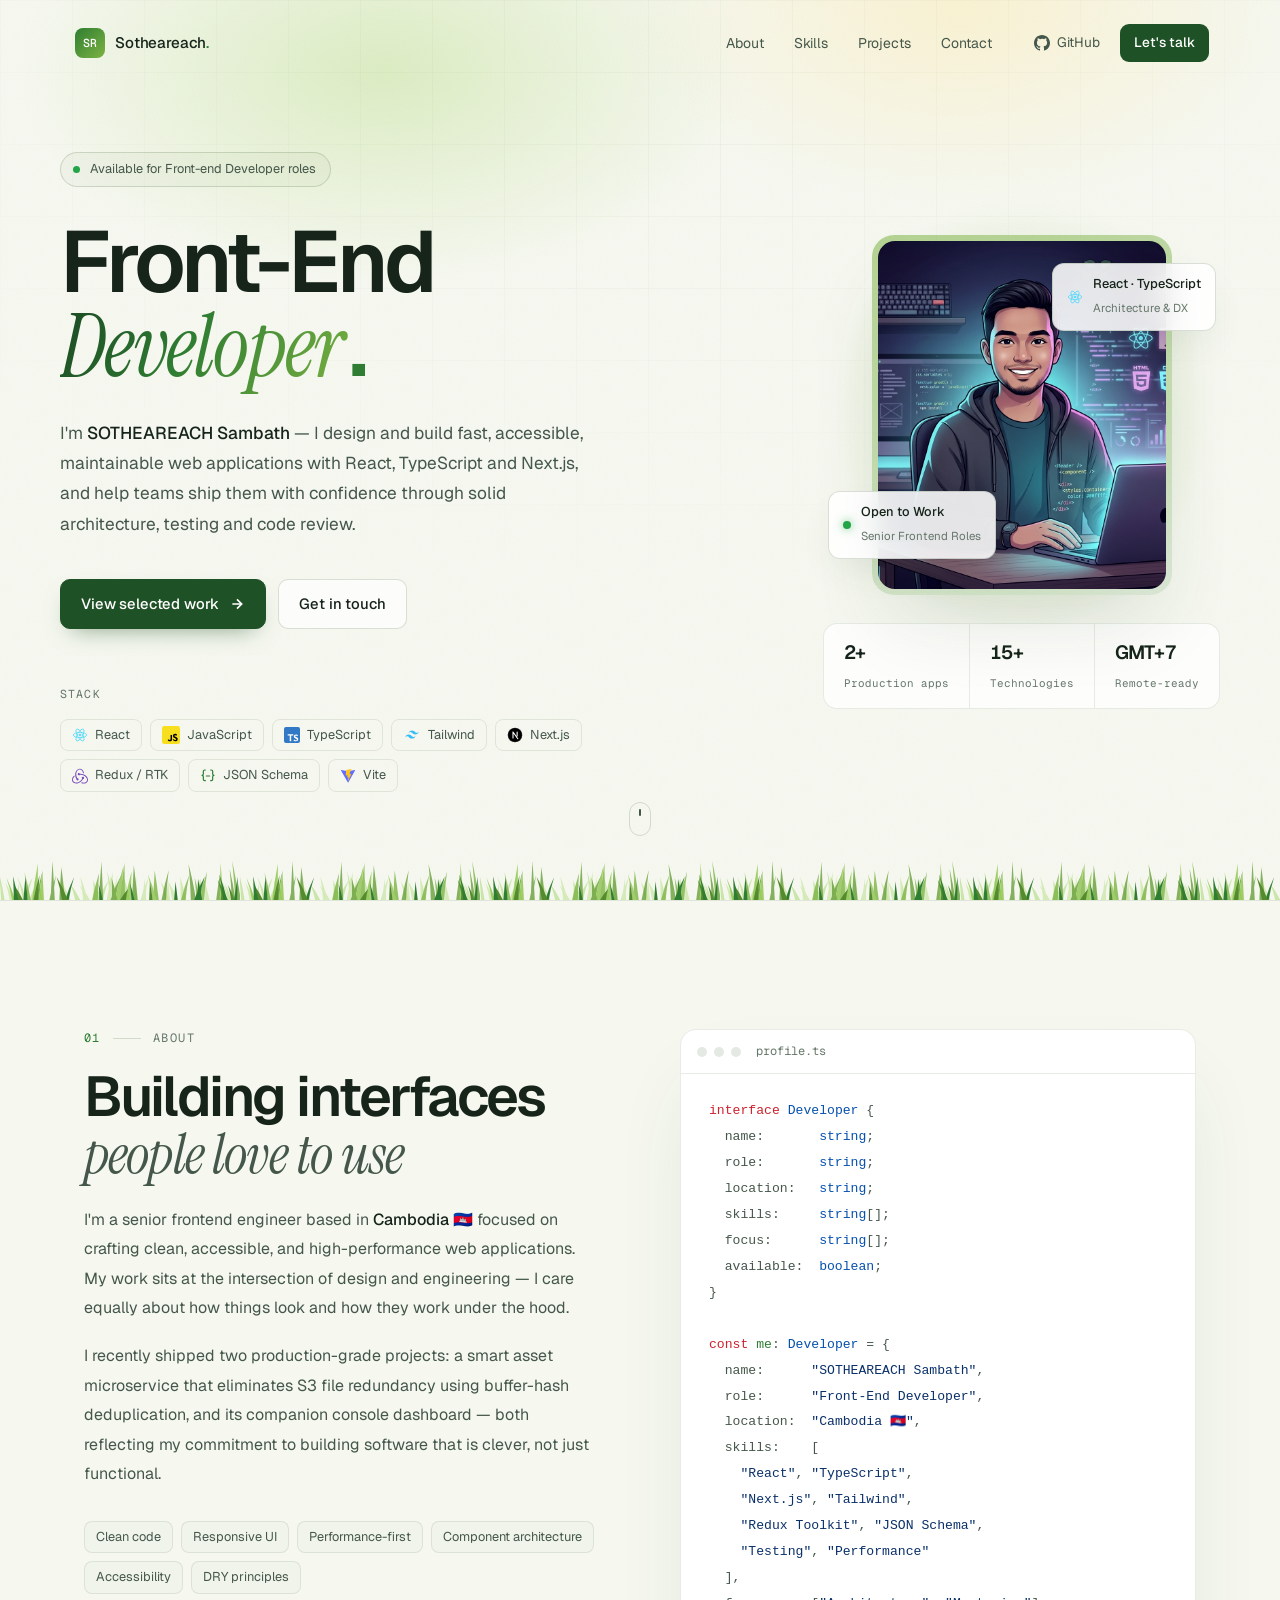
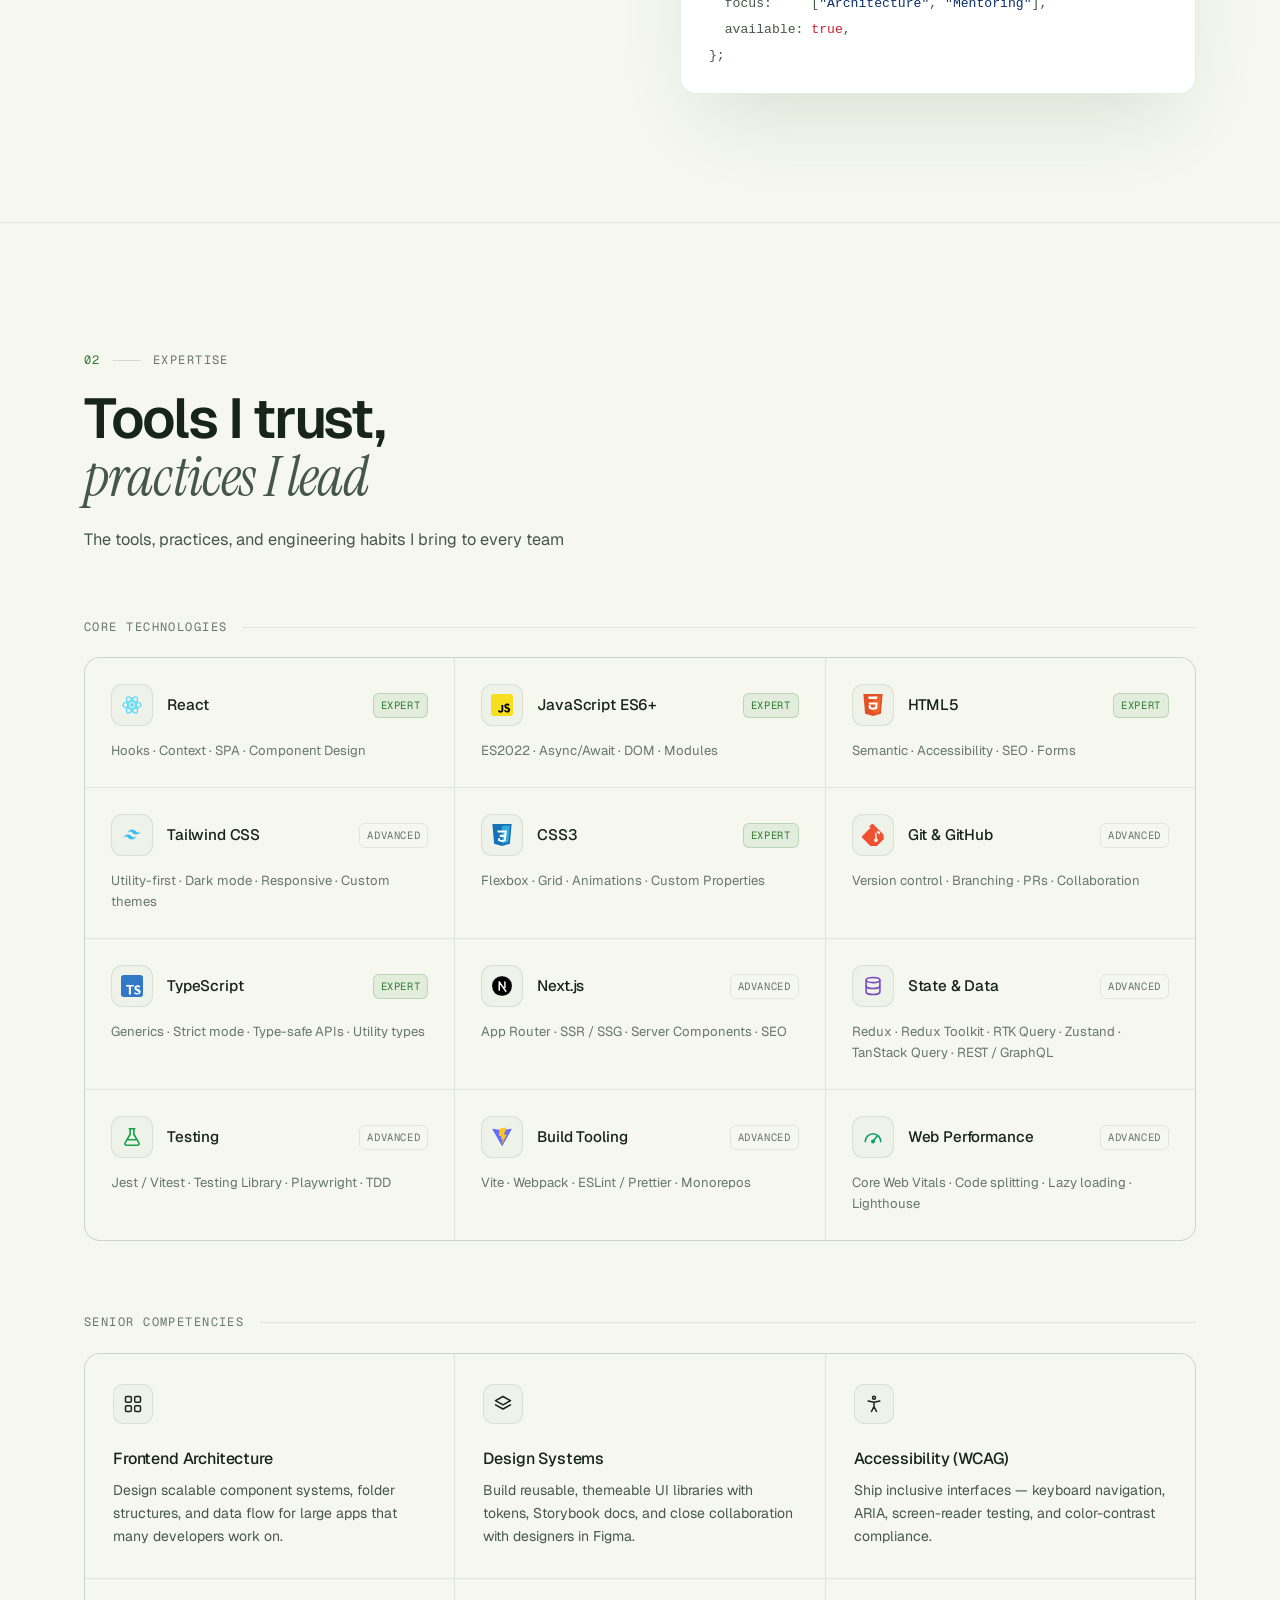
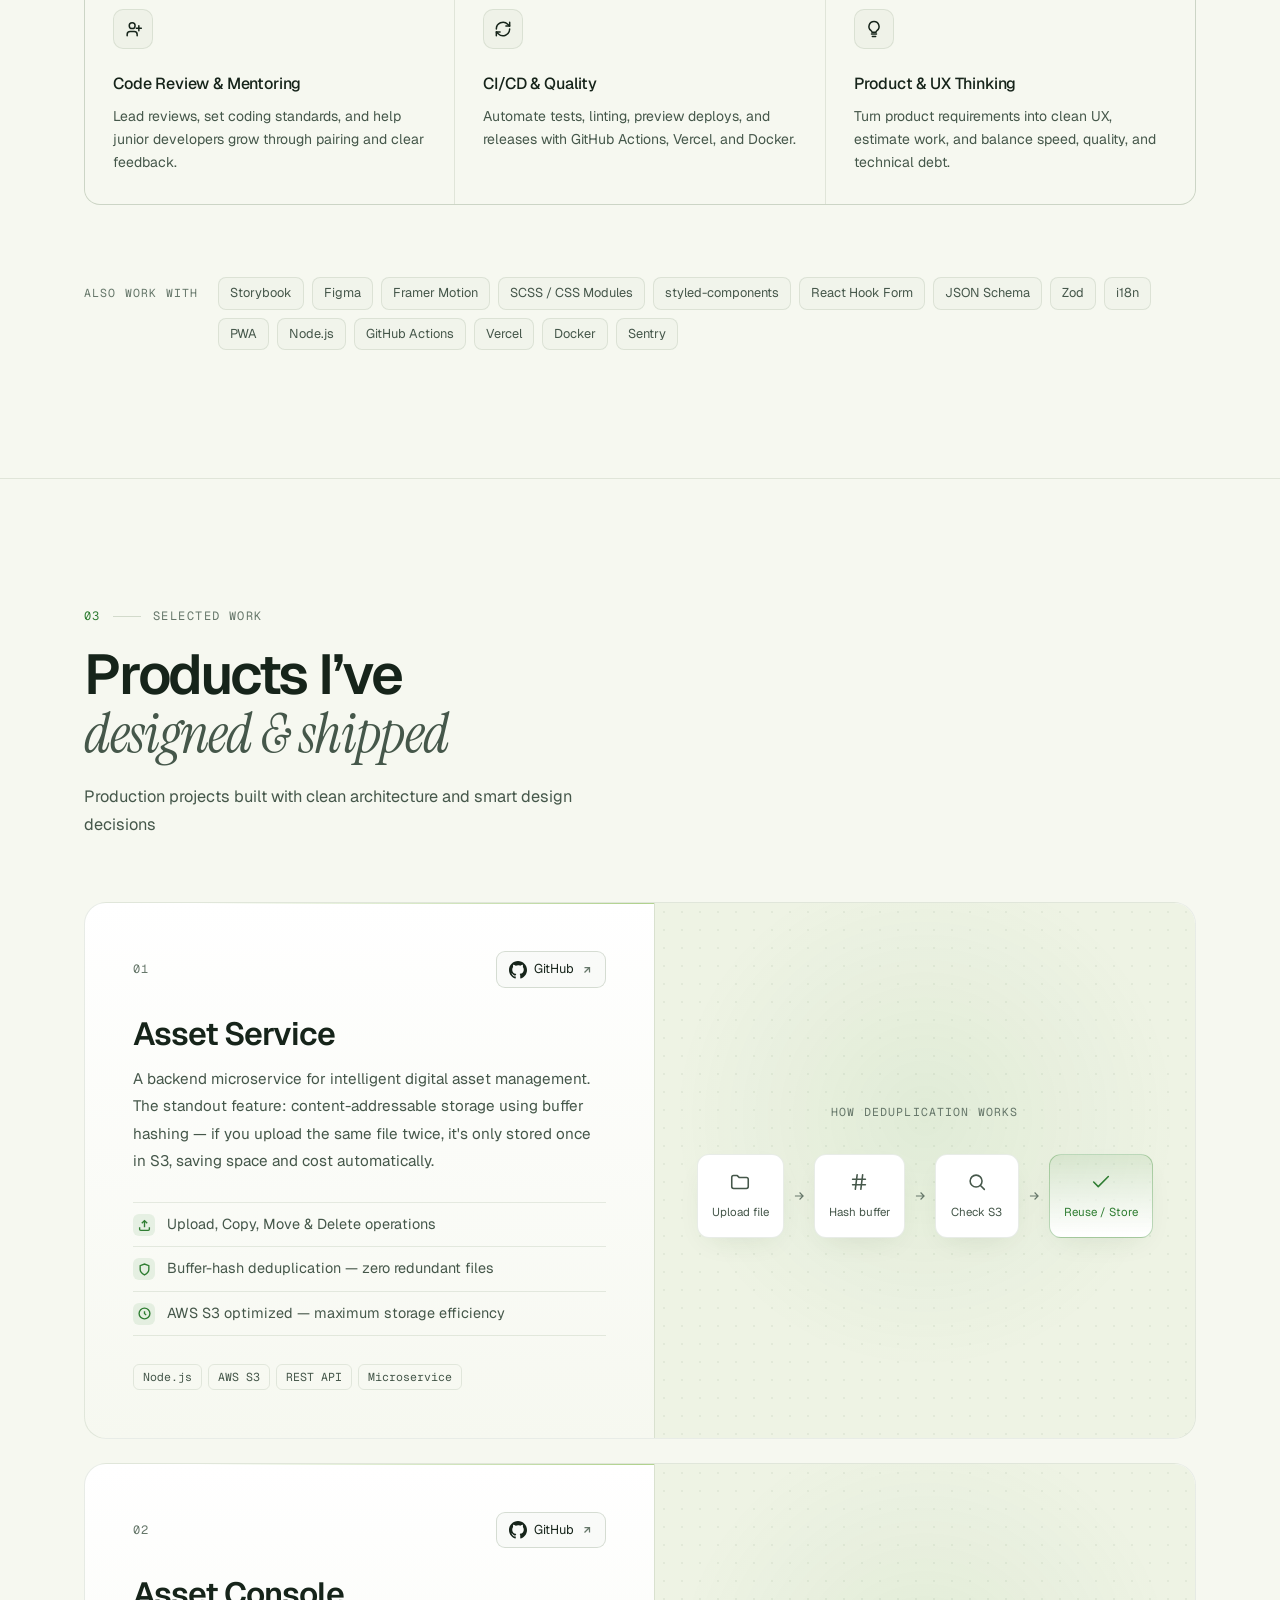
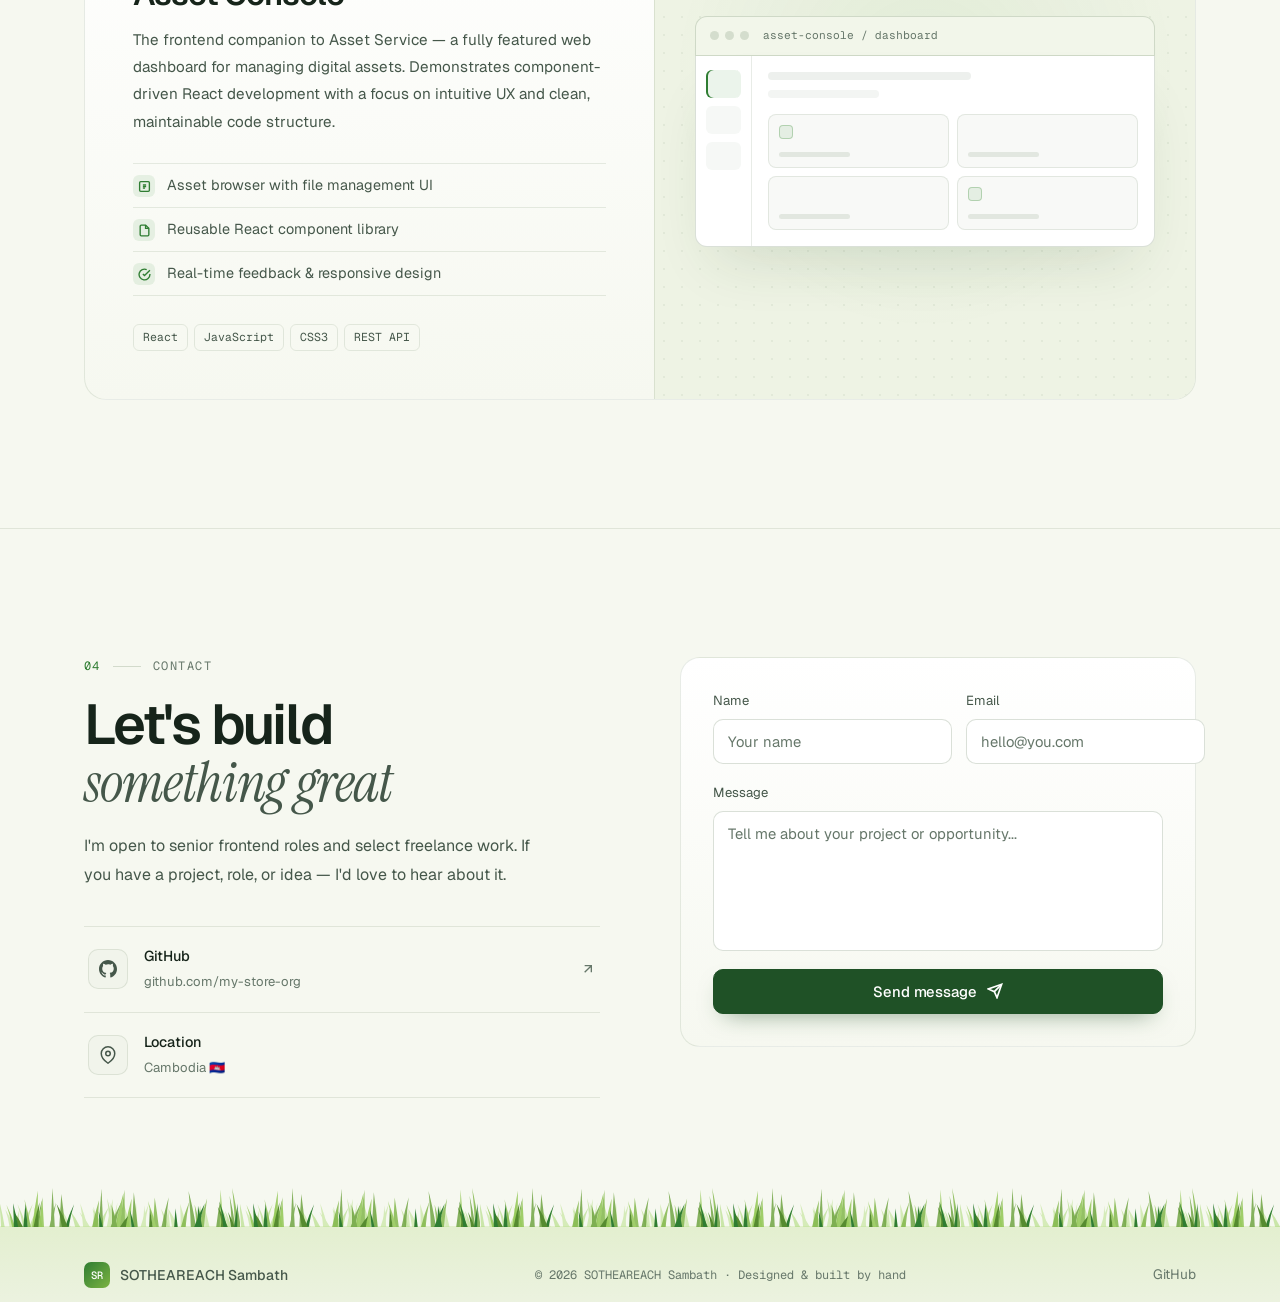
==== index.html @ 8e4801c0 "updated" ====
<!DOCTYPE html>
<html lang="en">
<head>
  <meta charset="UTF-8" />
  <meta name="viewport" content="width=device-width, initial-scale=1.0" />
  <meta name="description" content="SOTHEAREACH Sambath — Front-End Developer. Building fast, accessible, scalable web applications with React, TypeScript and Next.js." />
  <meta property="og:title" content="SOTHEAREACH Sambath | Front-End Developer" />
  <meta property="og:type" content="website" />
  <title>SOTHEAREACH Sambath — Front-End Developer</title>
  <meta name="theme-color" content="#f6f8f0" />

  <!-- Fonts -->
  <link rel="preconnect" href="https://fonts.googleapis.com" />
  <link rel="preconnect" href="https://fonts.gstatic.com" crossorigin />
  <link href="https://fonts.googleapis.com/css2?family=Geist:wght@300..800&family=Geist+Mono:wght@400;500&family=Instrument+Serif:ital@0;1&display=swap" rel="stylesheet" />
  <link rel="stylesheet" href="style.css" />
</head>
<body>

  <!-- Noise overlay -->
  <div class="noise"></div>

  <!-- Background grid -->
  <div class="bg-grid" aria-hidden="true"></div>
  <div class="bg-glow" aria-hidden="true"></div>

  <!-- ════════════════════════ NAV ════════════════════════ -->
  <nav class="nav" id="nav">
    <div class="nav-inner">
      <a href="#home" class="nav-brand" id="nav-brand">
        <div class="brand-mark">SR</div>
        <span class="brand-name">Sotheareach<span class="brand-dot">.</span></span>
      </a>

      <ul class="nav-menu" id="navMenu" role="menubar">
        <li role="none"><a href="#about"    class="nav-item" id="ni-about"    role="menuitem">About</a></li>
        <li role="none"><a href="#skills"   class="nav-item" id="ni-skills"   role="menuitem">Skills</a></li>
        <li role="none"><a href="#projects" class="nav-item" id="ni-projects" role="menuitem">Projects</a></li>
        <li role="none"><a href="#contact"  class="nav-item" id="ni-contact"  role="menuitem">Contact</a></li>
      </ul>

      <a href="https://github.com/my-store-org" target="_blank" class="nav-cta" id="nav-github">
        <svg width="16" height="16" viewBox="0 0 24 24" fill="currentColor"><path d="M12 0C5.374 0 0 5.373 0 12c0 5.302 3.438 9.8 8.207 11.387.599.111.793-.261.793-.577v-2.234c-3.338.726-4.033-1.416-4.033-1.416-.546-1.387-1.333-1.756-1.333-1.756-1.089-.745.083-.729.083-.729 1.205.084 1.839 1.237 1.839 1.237 1.07 1.834 2.807 1.304 3.492.997.107-.775.418-1.305.762-1.604-2.665-.305-5.467-1.334-5.467-5.931 0-1.311.469-2.381 1.236-3.221-.124-.303-.535-1.524.117-3.176 0 0 1.008-.322 3.301 1.23A11.509 11.509 0 0 1 12 5.803c1.02.005 2.047.138 3.006.404 2.291-1.552 3.297-1.23 3.297-1.23.653 1.653.242 2.874.118 3.176.77.84 1.235 1.911 1.235 3.221 0 4.609-2.807 5.624-5.479 5.921.43.372.823 1.102.823 2.222v3.293c0 .319.192.694.801.576C20.566 21.797 24 17.3 24 12c0-6.627-5.373-12-12-12z"/></svg>
        <span>GitHub</span>
      </a>
      <a href="#contact" class="nav-hire" id="nav-hire">Let's talk</a>

      <button class="burger" id="burger" aria-label="Toggle navigation" aria-expanded="false">
        <span class="burger-line"></span>
        <span class="burger-line"></span>
      </button>
    </div>
  </nav>

  <!-- ════════════════════════ HERO ════════════════════════ -->
  <section id="home" class="hero">
    <div class="hero-wrap">

      <!-- Left column -->
      <div class="hero-left">
        <div class="hero-label reveal">
          <span class="label-dot"></span>
          <span>Available for Front-end Developer roles</span>
        </div>

        <h1 class="hero-heading reveal">
          <span class="h-line">Front-End</span>
          <span class="h-line"><span class="h-accent">Developer</span><span class="h-period">.</span></span>
        </h1>

        <p class="hero-bio reveal">
          I'm <strong>SOTHEAREACH Sambath</strong> — I design and build fast, accessible,
          maintainable web applications with React, TypeScript and Next.js, and help
          teams ship them with confidence through solid architecture, testing and code review.
        </p>

        <div class="hero-actions reveal">
          <a href="#projects" class="btn-primary" id="hero-projects-btn">
            View selected work
            <svg width="16" height="16" viewBox="0 0 24 24" fill="none" stroke="currentColor" stroke-width="2.5"><path d="M5 12h14M12 5l7 7-7 7"/></svg>
          </a>
          <a href="#contact" class="btn-ghost" id="hero-contact-btn">Get in touch</a>
        </div>

        <div class="hero-stack reveal">
          <span class="stack-label">Stack</span>
          <div class="stack-items">
            <div class="stack-pill" title="React">
              <!-- React SVG -->
              <svg viewBox="0 0 24 24" width="16" height="16" fill="none"><circle cx="12" cy="12" r="2.05" fill="#61DAFB"/><ellipse cx="12" cy="12" rx="10" ry="3.9" stroke="#61DAFB" stroke-width="1.3" fill="none"/><ellipse cx="12" cy="12" rx="10" ry="3.9" stroke="#61DAFB" stroke-width="1.3" fill="none" transform="rotate(60 12 12)"/><ellipse cx="12" cy="12" rx="10" ry="3.9" stroke="#61DAFB" stroke-width="1.3" fill="none" transform="rotate(120 12 12)"/></svg>
              <span>React</span>
            </div>
            <div class="stack-pill" title="JavaScript">
              <svg viewBox="0 0 24 24" width="18" height="18"><rect width="24" height="24" rx="3" fill="#F7DF1E"/><path d="M7.5 18.5l1.6-1c.3.6.6 1 1.3 1 .6 0 1-.3 1-1.1V12h2v5.5c0 2-1.2 2.9-2.9 2.9-1.6 0-2.5-.8-2.9-1.9zM14 18.3l1.6-1c.4.7 1 1.2 1.9 1.2.8 0 1.3-.4 1.3-1 0-.7-.5-1-1.4-1.3l-.5-.2c-1.4-.6-2.3-1.4-2.3-3 0-1.5 1.1-2.6 2.9-2.6 1.3 0 2.2.4 2.8 1.6l-1.5 1c-.3-.6-.7-.8-1.3-.8-.6 0-1 .4-1 .8 0 .6.4.8 1.3 1.2l.5.2c1.6.7 2.6 1.4 2.6 3.1 0 1.8-1.4 2.7-3.3 2.7-1.8 0-3-1-3.6-2.1z" fill="#000"/></svg>
              <span>JavaScript</span>
            </div>
            <div class="stack-pill" title="TypeScript">
              <svg viewBox="0 0 24 24" width="16" height="16"><rect width="24" height="24" rx="3" fill="#3178C6"/><path d="M5.5 12.6h3.1v8.6h2.2v-8.6H14v-1.8H5.5v1.8zm9.2 7.9c.8.5 2 .8 3.1.8 2.2 0 3.6-1 3.6-2.9 0-1.6-.9-2.3-2.6-3l-.6-.3c-.9-.4-1.3-.7-1.3-1.3 0-.5.4-.9 1.1-.9.6 0 1.1.3 1.5.9l1.6-1.1c-.7-1.2-1.7-1.6-3.1-1.6-2 0-3.3 1.3-3.3 2.9 0 1.8 1 2.6 2.6 3.3l.6.3c1 .4 1.5.7 1.5 1.4 0 .6-.5 1-1.4 1-1 0-1.7-.5-2.2-1.3l-1.7 1z" fill="#fff"/></svg>
              <span>TypeScript</span>
            </div>
            <div class="stack-pill" title="Tailwind CSS">
              <svg viewBox="0 0 24 24" width="18" height="18"><path d="M12 6C9.6 6 8.1 7.2 7.5 9.6c.9-1.2 1.95-1.65 3.15-1.35.685.171 1.174.667 1.715 1.215C13.24 10.39 14.265 11.4 16.5 11.4c2.4 0 3.9-1.2 4.5-3.6-.9 1.2-1.95 1.65-3.15 1.35-.685-.171-1.174-.667-1.715-1.215C15.26 7.01 14.235 6 12 6zM7.5 11.4C5.1 11.4 3.6 12.6 3 15c.9-1.2 1.95-1.65 3.15-1.35.685.171 1.174.667 1.715 1.215C8.74 15.79 9.765 16.8 12 16.8c2.4 0 3.9-1.2 4.5-3.6-.9 1.2-1.95 1.65-3.15 1.35-.685-.171-1.174-.667-1.715-1.215C10.76 12.41 9.735 11.4 7.5 11.4z" fill="#38BDF8"/></svg>
              <span>Tailwind</span>
            </div>
            <div class="stack-pill" title="Next.js">
              <svg viewBox="0 0 24 24" width="16" height="16"><circle cx="12" cy="12" r="11" fill="#000" stroke="#fff" stroke-opacity=".35"/><path d="M9 7.5v9M9 7.5l7.2 10.2M15.2 7.5v6" stroke="#fff" stroke-width="1.6" stroke-linecap="round" fill="none"/></svg>
              <span>Next.js</span>
            </div>
            <div class="stack-pill" title="Redux &amp; Redux Toolkit">
              <svg viewBox="0 0 24 24" width="16" height="16"><path fill="#764ABC" d="M16.634 16.504c.87-.075 1.543-.84 1.5-1.754-.047-.914-.796-1.648-1.709-1.648h-.061a1.71 1.71 0 00-1.648 1.769c.03.479.226.869.494 1.153-1.048 2.038-2.621 3.536-5.005 4.795-1.603.838-3.296 1.154-4.944.93-1.378-.195-2.456-.81-3.116-1.799-.988-1.499-1.078-3.116-.255-4.734.6-1.17 1.499-2.023 2.099-2.443a9.96 9.96 0 01-.42-1.543C-.868 14.408-.416 18.752.932 20.805c1.004 1.498 3.057 2.456 5.304 2.456.6 0 1.23-.044 1.843-.194 3.897-.749 6.848-3.086 8.541-6.532zm5.348-3.746c-2.32-2.728-5.738-4.226-9.634-4.226h-.51c-.253-.554-.837-.899-1.498-.899h-.045c-.943 0-1.678.81-1.647 1.753.03.898.794 1.648 1.708 1.648h.074a1.69 1.69 0 001.499-1.049h.555c2.309 0 4.495.674 6.488 1.993 1.527 1.005 2.622 2.323 3.237 3.897.538 1.288.509 2.547-.045 3.597-.855 1.647-2.294 2.517-4.196 2.517-1.199 0-2.367-.375-2.967-.644-.36.298-.96.793-1.394 1.093 1.318.598 2.652.943 3.94.943 2.922 0 5.094-1.647 5.919-3.236.898-1.798.824-4.824-1.47-7.416zM6.49 17.042c.03.899.793 1.648 1.708 1.648h.06a1.688 1.688 0 001.648-1.768c0-.9-.779-1.647-1.693-1.647h-.06c-.06 0-.15 0-.226.029-1.243-2.098-1.768-4.347-1.572-6.772.12-1.828.72-3.417 1.797-4.735.9-1.124 2.593-1.68 3.747-1.708 3.236-.061 4.585 3.971 4.689 5.574l1.498.45C17.741 3.704 14.686 1.2 11.764 1.2 9.02 1.2 6.49 3.177 5.47 6.091 4.077 9.985 4.991 13.715 6.7 16.684c-.15.195-.24.539-.21.868z"/></svg>
              <span>Redux / RTK</span>
            </div>
            <div class="stack-pill" title="JSON Schema">
              <svg viewBox="0 0 24 24" width="16" height="16" fill="none" stroke="#2f7d32" stroke-width="1.8" stroke-linecap="round" stroke-linejoin="round"><path d="M8 3H7a2 2 0 00-2 2v4a2 2 0 01-2 2 2 2 0 012 2v4a2 2 0 002 2h1M16 3h1a2 2 0 012 2v4a2 2 0 002 2 2 2 0 00-2 2v4a2 2 0 01-2 2h-1"/><path d="M9.5 12h5"/></svg>
              <span>JSON Schema</span>
            </div>
            <div class="stack-pill" title="Vite">
              <svg viewBox="0 0 24 24" width="16" height="16"><path d="M22.5 3.6L12.6 21.4a.6.6 0 01-1 0L1.5 3.6a.5.5 0 01.6-.7l9.9 1.8h.2l9.7-1.8a.5.5 0 01.6.7z" fill="#646CFF"/><path d="M16.7 1.6L9.4 3a.3.3 0 00-.2.3l-.5 7.6a.3.3 0 00.3.3l2-.5a.3.3 0 01.4.4l-.6 2.9a.3.3 0 00.4.3l1.2-.4a.3.3 0 01.4.4l-1 4.5c0 .3.4.4.5.2l.1-.2 4.6-9.3a.3.3 0 00-.3-.4l-2.1.4a.3.3 0 01-.4-.4L17 2a.3.3 0 00-.3-.4z" fill="#FFC517"/></svg>
              <span>Vite</span>
            </div>
          </div>
        </div>
      </div>

      <!-- Right column — Avatar -->
      <div class="hero-right reveal">
        <div class="avatar-frame">
          <div class="avatar-glow"></div>
          <div class="avatar-photo">
            <img src="avatar.jpg" alt="SOTHEAREACH Sambath" />
          </div>
          <!-- Floating cards -->
          <div class="float-card fc-top">
            <svg viewBox="0 0 24 24" width="16" height="16" fill="none"><circle cx="12" cy="12" r="2.05" fill="#61DAFB"/><ellipse cx="12" cy="12" rx="10" ry="3.9" stroke="#61DAFB" stroke-width="1.3" fill="none"/><ellipse cx="12" cy="12" rx="10" ry="3.9" stroke="#61DAFB" stroke-width="1.3" fill="none" transform="rotate(60 12 12)"/><ellipse cx="12" cy="12" rx="10" ry="3.9" stroke="#61DAFB" stroke-width="1.3" fill="none" transform="rotate(120 12 12)"/></svg>
            <div class="fc-text">
              <strong>React · TypeScript</strong>
              <span>Architecture &amp; DX</span>
            </div>
          </div>
          <div class="float-card fc-bottom">
            <div class="fc-dot fc-green"></div>
            <div class="fc-text">
              <strong>Open to Work</strong>
              <span>Senior Frontend Roles</span>
            </div>
          </div>
        </div>

        <!-- Side stats -->
        <div class="hero-stats">
          <div class="hstat">
            <span class="hstat-num">2+</span>
            <span class="hstat-lbl">Production apps</span>
          </div>
          <div class="hstat-divider"></div>
          <div class="hstat">
            <span class="hstat-num">15+</span>
            <span class="hstat-lbl">Technologies</span>
          </div>
          <div class="hstat-divider"></div>
          <div class="hstat">
            <span class="hstat-num">GMT+7</span>
            <span class="hstat-lbl">Remote-ready</span>
          </div>
        </div>
      </div>

    </div>

    <!-- Scroll hint -->
    <a href="#about" class="scroll-hint" aria-label="Scroll to about">
      <div class="scroll-mouse">
        <div class="scroll-wheel"></div>
      </div>
    </a>
  </section>

  <!-- ════════════════════════ ABOUT ════════════════════════ -->
  <section id="about" class="section about-section">
    <div class="container">
      <div class="about-grid">

        <div class="about-left">
          <div class="section-eyebrow reveal"><span class="eb-num">01</span>About</div>
          <h2 class="section-title reveal">
            Building interfaces<br/>
            <em>people love to use</em>
          </h2>
          <p class="about-body reveal">
            I'm a senior frontend engineer based in <strong>Cambodia 🇰🇭</strong> focused on 
            crafting clean, accessible, and high-performance web applications. 
            My work sits at the intersection of design and engineering — I care equally 
            about how things look and how they work under the hood.
          </p>
          <p class="about-body reveal">
            I recently shipped two production-grade projects: a smart asset microservice 
            that eliminates S3 file redundancy using buffer-hash deduplication, and its 
            companion console dashboard — both reflecting my commitment to building 
            software that is clever, not just functional.
          </p>

          <div class="about-chips reveal">
            <span class="chip">Clean code</span>
            <span class="chip">Responsive UI</span>
            <span class="chip">Performance-first</span>
            <span class="chip">Component architecture</span>
            <span class="chip">Accessibility</span>
            <span class="chip">DRY principles</span>
          </div>
        </div>

        <div class="about-right reveal">
          <div class="code-card">
            <div class="code-card-bar">
              <div class="cc-dot cc-red"></div>
              <div class="cc-dot cc-yellow"></div>
              <div class="cc-dot cc-green"></div>
              <span class="cc-title">profile.ts</span>
            </div>
            <pre class="code-content"><code
><span class="t-kw">interface</span> <span class="t-ty">Developer</span> {
  name:       <span class="t-ty">string</span>;
  role:       <span class="t-ty">string</span>;
  location:   <span class="t-ty">string</span>;
  skills:     <span class="t-ty">string</span>[];
  focus:      <span class="t-ty">string</span>[];
  available:  <span class="t-ty">boolean</span>;
}

<span class="t-kw">const</span> <span class="t-var">me</span>: <span class="t-ty">Developer</span> = {
  name:      <span class="t-str">"SOTHEAREACH Sambath"</span>,
  role:      <span class="t-str">"Front-End Developer"</span>,
  location:  <span class="t-str">"Cambodia 🇰🇭"</span>,
  skills:    [
    <span class="t-str">"React"</span>, <span class="t-str">"TypeScript"</span>,
    <span class="t-str">"Next.js"</span>, <span class="t-str">"Tailwind"</span>,
    <span class="t-str">"Redux Toolkit"</span>, <span class="t-str">"JSON Schema"</span>,
    <span class="t-str">"Testing"</span>, <span class="t-str">"Performance"</span>
  ],
  focus:     [<span class="t-str">"Architecture"</span>, <span class="t-str">"Mentoring"</span>],
  available: <span class="t-kw">true</span>,
};</code></pre>
          </div>
        </div>

      </div>
    </div>
  </section>

  <!-- ════════════════════════ SKILLS ════════════════════════ -->
  <section id="skills" class="section skills-section">
    <div class="container">
      <div class="section-eyebrow reveal"><span class="eb-num">02</span>Expertise</div>
      <h2 class="section-title reveal">Tools I trust,<br/><em>practices I lead</em></h2>
      <p class="section-sub reveal">The tools, practices, and engineering habits I bring to every team</p>

      <h3 class="skills-subhead reveal">Core Technologies</h3>
      <div class="skills-grid">

        <!-- React -->
        <div class="skill-item reveal" style="--i:0">
          <div class="skill-top">
            <div class="skill-logo sl-react">
              <svg viewBox="0 0 24 24" width="28" height="28" fill="none"><circle cx="12" cy="12" r="2.05" fill="#61DAFB"/><ellipse cx="12" cy="12" rx="10" ry="3.9" stroke="#61DAFB" stroke-width="1.5" fill="none"/><ellipse cx="12" cy="12" rx="10" ry="3.9" stroke="#61DAFB" stroke-width="1.5" fill="none" transform="rotate(60 12 12)"/><ellipse cx="12" cy="12" rx="10" ry="3.9" stroke="#61DAFB" stroke-width="1.5" fill="none" transform="rotate(120 12 12)"/></svg>
            </div>
            <div class="skill-meta">
              <span class="skill-name">React</span>
              <span class="skill-pct lvl-expert">Expert</span>
            </div>
          </div>
          <p class="skill-tags">Hooks · Context · SPA · Component Design</p>
        </div>

        <!-- JavaScript -->
        <div class="skill-item reveal" style="--i:1">
          <div class="skill-top">
            <div class="skill-logo sl-js">
              <svg viewBox="0 0 24 24" width="28" height="28"><rect width="24" height="24" rx="3" fill="#F7DF1E"/><path d="M7.5 18.5l1.6-1c.3.6.6 1 1.3 1 .6 0 1-.3 1-1.1V12h2v5.5c0 2-1.2 2.9-2.9 2.9-1.6 0-2.5-.8-2.9-1.9zM14 18.3l1.6-1c.4.7 1 1.2 1.9 1.2.8 0 1.3-.4 1.3-1 0-.7-.5-1-1.4-1.3l-.5-.2c-1.4-.6-2.3-1.4-2.3-3 0-1.5 1.1-2.6 2.9-2.6 1.3 0 2.2.4 2.8 1.6l-1.5 1c-.3-.6-.7-.8-1.3-.8-.6 0-1 .4-1 .8 0 .6.4.8 1.3 1.2l.5.2c1.6.7 2.6 1.4 2.6 3.1 0 1.8-1.4 2.7-3.3 2.7-1.8 0-3-1-3.6-2.1z" fill="#000"/></svg>
            </div>
            <div class="skill-meta">
              <span class="skill-name">JavaScript ES6+</span>
              <span class="skill-pct lvl-expert">Expert</span>
            </div>
          </div>
          <p class="skill-tags">ES2022 · Async/Await · DOM · Modules</p>
        </div>

        <!-- HTML5 -->
        <div class="skill-item reveal" style="--i:2">
          <div class="skill-top">
            <div class="skill-logo sl-html">
              <svg viewBox="0 0 24 24" width="28" height="28"><path d="M1.5 0h21l-1.9 21.6L12 24l-8.6-2.4L1.5 0z" fill="#E34F26"/><path d="M12 2.2v19.4l7-1.9 1.6-18-8.6.5z" fill="#EF652A"/><path d="M7.3 8.2l.3 3.2h7.1l-.3 2.8-2.4.7-2.4-.7-.2-2.1H7.2l.3 4 4.5 1.3 4.5-1.3.6-6.9H7.3zm-.5-5.6h9.9l-.3 2.8H7.2L6.8 2.6z" fill="#fff"/></svg>
            </div>
            <div class="skill-meta">
              <span class="skill-name">HTML5</span>
              <span class="skill-pct lvl-expert">Expert</span>
            </div>
          </div>
          <p class="skill-tags">Semantic · Accessibility · SEO · Forms</p>
        </div>

        <!-- Tailwind -->
        <div class="skill-item reveal" style="--i:3">
          <div class="skill-top">
            <div class="skill-logo sl-tailwind">
              <svg viewBox="0 0 24 24" width="28" height="28"><path d="M12 6C9.6 6 8.1 7.2 7.5 9.6c.9-1.2 1.95-1.65 3.15-1.35.685.171 1.174.667 1.715 1.215C13.24 10.39 14.265 11.4 16.5 11.4c2.4 0 3.9-1.2 4.5-3.6-.9 1.2-1.95 1.65-3.15 1.35-.685-.171-1.174-.667-1.715-1.215C15.26 7.01 14.235 6 12 6zM7.5 11.4C5.1 11.4 3.6 12.6 3 15c.9-1.2 1.95-1.65 3.15-1.35.685.171 1.174.667 1.715 1.215C8.74 15.79 9.765 16.8 12 16.8c2.4 0 3.9-1.2 4.5-3.6-.9 1.2-1.95 1.65-3.15 1.35-.685-.171-1.174-.667-1.715-1.215C10.76 12.41 9.735 11.4 7.5 11.4z" fill="#38BDF8"/></svg>
            </div>
            <div class="skill-meta">
              <span class="skill-name">Tailwind CSS</span>
              <span class="skill-pct">Advanced</span>
            </div>
          </div>
          <p class="skill-tags">Utility-first · Dark mode · Responsive · Custom themes</p>
        </div>

        <!-- CSS3 -->
        <div class="skill-item reveal" style="--i:4">
          <div class="skill-top">
            <div class="skill-logo sl-css">
              <svg viewBox="0 0 24 24" width="28" height="28"><path d="M1.5 0h21l-1.9 21.6L12 24l-8.6-2.4L1.5 0z" fill="#1572B6"/><path d="M12 2.2v19.4l7-1.9 1.6-18-8.6.5z" fill="#33A9DC"/><path d="M17.4 7H7l.3 2.4h7.5l-.3 2.4H9.4l.3 2.4h4.6l-.3 2.9-2 .6-2-.6-.1-1.5H7.6l.3 3 4.1 1.1 4.1-1.1.5-5.4.4-2.9L17.4 7z" fill="#fff"/></svg>
            </div>
            <div class="skill-meta">
              <span class="skill-name">CSS3</span>
              <span class="skill-pct lvl-expert">Expert</span>
            </div>
          </div>
          <p class="skill-tags">Flexbox · Grid · Animations · Custom Properties</p>
        </div>

        <!-- Git -->
        <div class="skill-item reveal" style="--i:5">
          <div class="skill-top">
            <div class="skill-logo sl-git">
              <svg viewBox="0 0 24 24" width="28" height="28"><path d="M23.5 11.5l-11-11a1.7 1.7 0 00-2.4 0L7.9 2.8l3 3a2 2 0 012.6 2.5l2.9 2.9a2 2 0 112.3.3l-2.7-2.7v7a2 2 0 11-1.6 0V8.5a2 2 0 01-1.1-2.6L10.4 3 .5 12.9a1.7 1.7 0 000 2.4l11 11a1.7 1.7 0 002.4 0l9.6-9.6a1.7 1.7 0 000-2.2z" fill="#F05032"/></svg>
            </div>
            <div class="skill-meta">
              <span class="skill-name">Git & GitHub</span>
              <span class="skill-pct">Advanced</span>
            </div>
          </div>
          <p class="skill-tags">Version control · Branching · PRs · Collaboration</p>
        </div>

        <!-- TypeScript -->
        <div class="skill-item reveal" style="--i:6">
          <div class="skill-top">
            <div class="skill-logo sl-ts">
              <svg viewBox="0 0 24 24" width="28" height="28"><rect width="24" height="24" rx="3" fill="#3178C6"/><path d="M5.5 12.6h3.1v8.6h2.2v-8.6H14v-1.8H5.5v1.8zm9.2 7.9c.8.5 2 .8 3.1.8 2.2 0 3.6-1 3.6-2.9 0-1.6-.9-2.3-2.6-3l-.6-.3c-.9-.4-1.3-.7-1.3-1.3 0-.5.4-.9 1.1-.9.6 0 1.1.3 1.5.9l1.6-1.1c-.7-1.2-1.7-1.6-3.1-1.6-2 0-3.3 1.3-3.3 2.9 0 1.8 1 2.6 2.6 3.3l.6.3c1 .4 1.5.7 1.5 1.4 0 .6-.5 1-1.4 1-1 0-1.7-.5-2.2-1.3l-1.7 1z" fill="#fff"/></svg>
            </div>
            <div class="skill-meta">
              <span class="skill-name">TypeScript</span>
              <span class="skill-pct lvl-expert">Expert</span>
            </div>
          </div>
          <p class="skill-tags">Generics · Strict mode · Type-safe APIs · Utility types</p>
        </div>

        <!-- Next.js -->
        <div class="skill-item reveal" style="--i:7">
          <div class="skill-top">
            <div class="skill-logo sl-next">
              <svg viewBox="0 0 24 24" width="28" height="28"><circle cx="12" cy="12" r="11" fill="#000" stroke="#fff" stroke-opacity=".3"/><path d="M9 7.5v9M9 7.5l7.2 10.2M15.2 7.5v6" stroke="#fff" stroke-width="1.6" stroke-linecap="round" fill="none"/></svg>
            </div>
            <div class="skill-meta">
              <span class="skill-name">Next.js</span>
              <span class="skill-pct">Advanced</span>
            </div>
          </div>
          <p class="skill-tags">App Router · SSR / SSG · Server Components · SEO</p>
        </div>

        <!-- State &amp; Data -->
        <div class="skill-item reveal" style="--i:8">
          <div class="skill-top">
            <div class="skill-logo sl-state">
              <svg viewBox="0 0 24 24" width="26" height="26" fill="none" stroke="#764ABC" stroke-width="1.7" stroke-linecap="round" stroke-linejoin="round"><ellipse cx="12" cy="5.5" rx="7.5" ry="2.8"/><path d="M4.5 5.5v6.5c0 1.5 3.4 2.8 7.5 2.8s7.5-1.3 7.5-2.8V5.5"/><path d="M4.5 12v6.5c0 1.5 3.4 2.8 7.5 2.8s7.5-1.3 7.5-2.8V12"/></svg>
            </div>
            <div class="skill-meta">
              <span class="skill-name">State &amp; Data</span>
              <span class="skill-pct">Advanced</span>
            </div>
          </div>
          <p class="skill-tags">Redux · Redux Toolkit · RTK Query · Zustand · TanStack Query · REST / GraphQL</p>
        </div>

        <!-- Testing -->
        <div class="skill-item reveal" style="--i:9">
          <div class="skill-top">
            <div class="skill-logo sl-test">
              <svg viewBox="0 0 24 24" width="26" height="26" fill="none" stroke="#16a34a" stroke-width="1.8" stroke-linecap="round" stroke-linejoin="round"><path d="M9 3h6M10 3v6l-5.5 9.5A1.7 1.7 0 006 21h12a1.7 1.7 0 001.5-2.5L14 9V3"/><path d="M7.5 15h9"/></svg>
            </div>
            <div class="skill-meta">
              <span class="skill-name">Testing</span>
              <span class="skill-pct">Advanced</span>
            </div>
          </div>
          <p class="skill-tags">Jest / Vitest · Testing Library · Playwright · TDD</p>
        </div>

        <!-- Build Tooling -->
        <div class="skill-item reveal" style="--i:10">
          <div class="skill-top">
            <div class="skill-logo sl-build">
              <svg viewBox="0 0 24 24" width="26" height="26"><path d="M22.5 3.6L12.6 21.4a.6.6 0 01-1 0L1.5 3.6a.5.5 0 01.6-.7l9.9 1.8h.2l9.7-1.8a.5.5 0 01.6.7z" fill="#646CFF"/><path d="M16.7 1.6L9.4 3a.3.3 0 00-.2.3l-.5 7.6a.3.3 0 00.3.3l2-.5a.3.3 0 01.4.4l-.6 2.9a.3.3 0 00.4.3l1.2-.4a.3.3 0 01.4.4l-1 4.5c0 .3.4.4.5.2l.1-.2 4.6-9.3a.3.3 0 00-.3-.4l-2.1.4a.3.3 0 01-.4-.4L17 2a.3.3 0 00-.3-.4z" fill="#FFC517"/></svg>
            </div>
            <div class="skill-meta">
              <span class="skill-name">Build Tooling</span>
              <span class="skill-pct">Advanced</span>
            </div>
          </div>
          <p class="skill-tags">Vite · Webpack · ESLint / Prettier · Monorepos</p>
        </div>

        <!-- Web Performance -->
        <div class="skill-item reveal" style="--i:11">
          <div class="skill-top">
            <div class="skill-logo sl-perf">
              <svg viewBox="0 0 24 24" width="26" height="26" fill="none" stroke="#0e9f6e" stroke-width="1.8" stroke-linecap="round" stroke-linejoin="round"><path d="M3.5 17a8.5 8.5 0 1117 0"/><path d="M12 17l4.5-6"/><circle cx="12" cy="17" r="1.3" fill="#0e9f6e"/></svg>
            </div>
            <div class="skill-meta">
              <span class="skill-name">Web Performance</span>
              <span class="skill-pct">Advanced</span>
            </div>
          </div>
          <p class="skill-tags">Core Web Vitals · Code splitting · Lazy loading · Lighthouse</p>
        </div>

      </div>

      <h3 class="skills-subhead reveal">Senior Competencies</h3>
      <div class="comp-grid">

        <div class="comp-card reveal" style="--i:0">
          <div class="comp-icon"><svg viewBox="0 0 24 24" width="22" height="22" fill="none" stroke="currentColor" stroke-width="1.8" stroke-linecap="round" stroke-linejoin="round"><rect x="3" y="3" width="7" height="7" rx="1.5"/><rect x="14" y="3" width="7" height="7" rx="1.5"/><rect x="3" y="14" width="7" height="7" rx="1.5"/><rect x="14" y="14" width="7" height="7" rx="1.5"/></svg></div>
          <h3 class="comp-title">Frontend Architecture</h3>
          <p class="comp-desc">Design scalable component systems, folder structures, and data flow for large apps that many developers work on.</p>
        </div>

        <div class="comp-card reveal" style="--i:1">
          <div class="comp-icon"><svg viewBox="0 0 24 24" width="22" height="22" fill="none" stroke="currentColor" stroke-width="1.8" stroke-linecap="round" stroke-linejoin="round"><path d="M12 3l9 5-9 5-9-5 9-5z"/><path d="M3 13l9 5 9-5"/></svg></div>
          <h3 class="comp-title">Design Systems</h3>
          <p class="comp-desc">Build reusable, themeable UI libraries with tokens, Storybook docs, and close collaboration with designers in Figma.</p>
        </div>

        <div class="comp-card reveal" style="--i:2">
          <div class="comp-icon"><svg viewBox="0 0 24 24" width="22" height="22" fill="none" stroke="currentColor" stroke-width="1.8" stroke-linecap="round" stroke-linejoin="round"><circle cx="12" cy="4.5" r="1.8"/><path d="M5 8.5l7 1.5 7-1.5M12 10v5l-3 6M12 15l3 6"/></svg></div>
          <h3 class="comp-title">Accessibility (WCAG)</h3>
          <p class="comp-desc">Ship inclusive interfaces — keyboard navigation, ARIA, screen-reader testing, and color-contrast compliance.</p>
        </div>

        <div class="comp-card reveal" style="--i:3">
          <div class="comp-icon"><svg viewBox="0 0 24 24" width="22" height="22" fill="none" stroke="currentColor" stroke-width="1.8" stroke-linecap="round" stroke-linejoin="round"><path d="M17 20v-1.5a3.5 3.5 0 00-3.5-3.5h-5A3.5 3.5 0 005 18.5V20"/><circle cx="11" cy="8" r="3.5"/><path d="M19 8v6M16 11h6"/></svg></div>
          <h3 class="comp-title">Code Review &amp; Mentoring</h3>
          <p class="comp-desc">Lead reviews, set coding standards, and help junior developers grow through pairing and clear feedback.</p>
        </div>

        <div class="comp-card reveal" style="--i:4">
          <div class="comp-icon"><svg viewBox="0 0 24 24" width="22" height="22" fill="none" stroke="currentColor" stroke-width="1.8" stroke-linecap="round" stroke-linejoin="round"><path d="M4 12a8 8 0 0113.7-5.7L20 8.5"/><path d="M20 4v4.5h-4.5"/><path d="M20 12a8 8 0 01-13.7 5.7L4 15.5"/><path d="M4 20v-4.5h4.5"/></svg></div>
          <h3 class="comp-title">CI/CD &amp; Quality</h3>
          <p class="comp-desc">Automate tests, linting, preview deploys, and releases with GitHub Actions, Vercel, and Docker.</p>
        </div>

        <div class="comp-card reveal" style="--i:5">
          <div class="comp-icon"><svg viewBox="0 0 24 24" width="22" height="22" fill="none" stroke="currentColor" stroke-width="1.8" stroke-linecap="round" stroke-linejoin="round"><path d="M9 18h6M10 21h4"/><path d="M12 3a6 6 0 00-3.5 10.9c.6.4 1 1.1 1 1.8V16h5v-.3c0-.7.4-1.4 1-1.8A6 6 0 0012 3z"/></svg></div>
          <h3 class="comp-title">Product &amp; UX Thinking</h3>
          <p class="comp-desc">Turn product requirements into clean UX, estimate work, and balance speed, quality, and technical debt.</p>
        </div>

      </div>

      <div class="tool-cloud reveal">
        <span class="stack-label">Also work with</span>
        <div class="tool-pills">
          <span class="chip">Storybook</span><span class="chip">Figma</span><span class="chip">Framer Motion</span>
          <span class="chip">SCSS / CSS Modules</span><span class="chip">styled-components</span><span class="chip">React Hook Form</span>
          <span class="chip">JSON Schema</span><span class="chip">Zod</span><span class="chip">i18n</span><span class="chip">PWA</span><span class="chip">Node.js</span>
          <span class="chip">GitHub Actions</span><span class="chip">Vercel</span><span class="chip">Docker</span><span class="chip">Sentry</span>
        </div>
      </div>
    </div>
  </section>

  <!-- ════════════════════════ PROJECTS ════════════════════════ -->
  <section id="projects" class="section projects-section">
    <div class="container">
      <div class="section-eyebrow reveal"><span class="eb-num">03</span>Selected work</div>
      <h2 class="section-title reveal">Products I&rsquo;ve<br/><em>designed &amp; shipped</em></h2>
      <p class="section-sub reveal">Production projects built with clean architecture and smart design decisions</p>

      <div class="proj-grid">

        <!-- Project 1 — Asset Service -->
        <article class="proj-card pc-cyan reveal" id="proj-asset-service">
          <div class="proj-card-inner">
            <header class="proj-header">
              <div class="proj-num">01</div>
              <div class="proj-links-row">
                <a href="https://github.com/my-store-org/asset-service" target="_blank" class="proj-link" id="asset-service-gh" aria-label="View on GitHub">
                  <svg width="18" height="18" viewBox="0 0 24 24" fill="currentColor"><path d="M12 0C5.374 0 0 5.373 0 12c0 5.302 3.438 9.8 8.207 11.387.599.111.793-.261.793-.577v-2.234c-3.338.726-4.033-1.416-4.033-1.416-.546-1.387-1.333-1.756-1.333-1.756-1.089-.745.083-.729.083-.729 1.205.084 1.839 1.237 1.839 1.237 1.07 1.834 2.807 1.304 3.492.997.107-.775.418-1.305.762-1.604-2.665-.305-5.467-1.334-5.467-5.931 0-1.311.469-2.381 1.236-3.221-.124-.303-.535-1.524.117-3.176 0 0 1.008-.322 3.301 1.23A11.509 11.509 0 0 1 12 5.803c1.02.005 2.047.138 3.006.404 2.291-1.552 3.297-1.23 3.297-1.23.653 1.653.242 2.874.118 3.176.77.84 1.235 1.911 1.235 3.221 0 4.609-2.807 5.624-5.479 5.921.43.372.823 1.102.823 2.222v3.293c0 .319.192.694.801.576C20.566 21.797 24 17.3 24 12c0-6.627-5.373-12-12-12z"/></svg>
                  <span>GitHub</span>
                  <svg width="12" height="12" viewBox="0 0 24 24" fill="none" stroke="currentColor" stroke-width="2.5"><path d="M7 17L17 7M7 7h10v10"/></svg>
                </a>
              </div>
            </header>

            <h3 class="proj-title">Asset Service</h3>
            <p class="proj-desc">A backend microservice for intelligent digital asset management. The standout feature: content-addressable storage using buffer hashing — if you upload the same file twice, it's only stored once in S3, saving space and cost automatically.</p>

            <div class="proj-features">
              <div class="pf-row">
                <div class="pf-icon pf-cyan">
                  <svg width="13" height="13" viewBox="0 0 24 24" fill="none" stroke="currentColor" stroke-width="2.5"><path d="M21 15v4a2 2 0 01-2 2H5a2 2 0 01-2-2v-4M17 8l-5-5-5 5M12 3v12"/></svg>
                </div>
                <span>Upload, Copy, Move & Delete operations</span>
              </div>
              <div class="pf-row">
                <div class="pf-icon pf-cyan">
                  <svg width="13" height="13" viewBox="0 0 24 24" fill="none" stroke="currentColor" stroke-width="2.5"><path d="M12 22s8-4 8-10V5l-8-3-8 3v7c0 6 8 10 8 10z"/></svg>
                </div>
                <span>Buffer-hash deduplication — zero redundant files</span>
              </div>
              <div class="pf-row">
                <div class="pf-icon pf-cyan">
                  <svg width="13" height="13" viewBox="0 0 24 24" fill="none" stroke="currentColor" stroke-width="2.5"><circle cx="12" cy="12" r="10"/><path d="M12 8v4l3 3"/></svg>
                </div>
                <span>AWS S3 optimized — maximum storage efficiency</span>
              </div>
            </div>

            <div class="proj-tech-row">
              <span class="pt">Node.js</span>
              <span class="pt">AWS S3</span>
              <span class="pt">REST API</span>
              <span class="pt">Microservice</span>
            </div>
          </div>

          <!-- Deduplication diagram -->
          <div class="proj-diagram">
            <div class="diag-label">How deduplication works</div>
            <div class="diag-flow">
              <div class="diag-step">
                <div class="ds-icon"><svg width="22" height="22" viewBox="0 0 24 24" fill="none" stroke="currentColor" stroke-width="1.7" stroke-linecap="round" stroke-linejoin="round"><path d="M3 7a2 2 0 012-2h4l2 2h8a2 2 0 012 2v8a2 2 0 01-2 2H5a2 2 0 01-2-2z"/></svg></div>
                <span>Upload file</span>
              </div>
              <div class="diag-arrow" aria-hidden="true"><svg width="14" height="14" viewBox="0 0 24 24" fill="none" stroke="currentColor" stroke-width="2"><path d="M5 12h14M13 6l6 6-6 6"/></svg></div>
              <div class="diag-step">
                <div class="ds-icon"><svg width="22" height="22" viewBox="0 0 24 24" fill="none" stroke="currentColor" stroke-width="1.7" stroke-linecap="round" stroke-linejoin="round"><path d="M5 9h14M5 15h14M10 4L8 20M16 4l-2 16"/></svg></div>
                <span>Hash buffer</span>
              </div>
              <div class="diag-arrow" aria-hidden="true"><svg width="14" height="14" viewBox="0 0 24 24" fill="none" stroke="currentColor" stroke-width="2"><path d="M5 12h14M13 6l6 6-6 6"/></svg></div>
              <div class="diag-step">
                <div class="ds-icon"><svg width="22" height="22" viewBox="0 0 24 24" fill="none" stroke="currentColor" stroke-width="1.7" stroke-linecap="round" stroke-linejoin="round"><circle cx="11" cy="11" r="6.5"/><path d="M20 20l-4.2-4.2"/></svg></div>
                <span>Check S3</span>
              </div>
              <div class="diag-arrow" aria-hidden="true"><svg width="14" height="14" viewBox="0 0 24 24" fill="none" stroke="currentColor" stroke-width="2"><path d="M5 12h14M13 6l6 6-6 6"/></svg></div>
              <div class="diag-step ds-reuse">
                <div class="ds-icon"><svg width="22" height="22" viewBox="0 0 24 24" fill="none" stroke="currentColor" stroke-width="1.7" stroke-linecap="round" stroke-linejoin="round"><path d="M20 6L9 17l-5-5"/></svg></div>
                <span>Reuse / Store</span>
              </div>
            </div>
          </div>
        </article>

        <!-- Project 2 — Asset Console -->
        <article class="proj-card pc-purple reveal" id="proj-asset-console">
          <div class="proj-card-inner">
            <header class="proj-header">
              <div class="proj-num pn-purple">02</div>
              <div class="proj-links-row">
                <a href="https://github.com/my-store-org/asset-console" target="_blank" class="proj-link pl-purple" id="asset-console-gh" aria-label="View on GitHub">
                  <svg width="18" height="18" viewBox="0 0 24 24" fill="currentColor"><path d="M12 0C5.374 0 0 5.373 0 12c0 5.302 3.438 9.8 8.207 11.387.599.111.793-.261.793-.577v-2.234c-3.338.726-4.033-1.416-4.033-1.416-.546-1.387-1.333-1.756-1.333-1.756-1.089-.745.083-.729.083-.729 1.205.084 1.839 1.237 1.839 1.237 1.07 1.834 2.807 1.304 3.492.997.107-.775.418-1.305.762-1.604-2.665-.305-5.467-1.334-5.467-5.931 0-1.311.469-2.381 1.236-3.221-.124-.303-.535-1.524.117-3.176 0 0 1.008-.322 3.301 1.23A11.509 11.509 0 0 1 12 5.803c1.02.005 2.047.138 3.006.404 2.291-1.552 3.297-1.23 3.297-1.23.653 1.653.242 2.874.118 3.176.77.84 1.235 1.911 1.235 3.221 0 4.609-2.807 5.624-5.479 5.921.43.372.823 1.102.823 2.222v3.293c0 .319.192.694.801.576C20.566 21.797 24 17.3 24 12c0-6.627-5.373-12-12-12z"/></svg>
                  <span>GitHub</span>
                  <svg width="12" height="12" viewBox="0 0 24 24" fill="none" stroke="currentColor" stroke-width="2.5"><path d="M7 17L17 7M7 7h10v10"/></svg>
                </a>
              </div>
            </header>

            <h3 class="proj-title">Asset Console</h3>
            <p class="proj-desc">The frontend companion to Asset Service — a fully featured web dashboard for managing digital assets. Demonstrates component-driven React development with a focus on intuitive UX and clean, maintainable code structure.</p>

            <div class="proj-features">
              <div class="pf-row">
                <div class="pf-icon pf-purple">
                  <svg width="13" height="13" viewBox="0 0 24 24" fill="none" stroke="currentColor" stroke-width="2.5"><rect x="3" y="3" width="18" height="18" rx="2"/><path d="M9 9h6M9 12h6M9 15h4"/></svg>
                </div>
                <span>Asset browser with file management UI</span>
              </div>
              <div class="pf-row">
                <div class="pf-icon pf-purple">
                  <svg width="13" height="13" viewBox="0 0 24 24" fill="none" stroke="currentColor" stroke-width="2.5"><path d="M14 2H6a2 2 0 00-2 2v16a2 2 0 002 2h12a2 2 0 002-2V8z"/><polyline points="14 2 14 8 20 8"/></svg>
                </div>
                <span>Reusable React component library</span>
              </div>
              <div class="pf-row">
                <div class="pf-icon pf-purple">
                  <svg width="13" height="13" viewBox="0 0 24 24" fill="none" stroke="currentColor" stroke-width="2.5"><path d="M22 11.08V12a10 10 0 11-5.93-9.14"/><polyline points="22 4 12 14.01 9 11.01"/></svg>
                </div>
                <span>Real-time feedback & responsive design</span>
              </div>
            </div>

            <div class="proj-tech-row">
              <span class="pt pt-purple">React</span>
              <span class="pt pt-purple">JavaScript</span>
              <span class="pt pt-purple">CSS3</span>
              <span class="pt pt-purple">REST API</span>
            </div>
          </div>

          <!-- UI mockup mini -->
          <div class="proj-mockup">
            <div class="mock-bar">
              <div class="mock-dot md-r"></div><div class="mock-dot md-y"></div><div class="mock-dot md-g"></div>
              <span class="mock-url">asset-console / dashboard</span>
            </div>
            <div class="mock-body">
              <div class="mock-sidebar">
                <div class="mock-si active"></div>
                <div class="mock-si"></div>
                <div class="mock-si"></div>
              </div>
              <div class="mock-content">
                <div class="mock-row mr-wide"></div>
                <div class="mock-row mr-short"></div>
                <div class="mock-files">
                  <div class="mock-file mf-img"></div>
                  <div class="mock-file mf-doc"></div>
                  <div class="mock-file mf-vid"></div>
                  <div class="mock-file mf-img"></div>
                </div>
              </div>
            </div>
          </div>
        </article>

      </div>
    </div>
  </section>

  <!-- ════════════════════════ CONTACT ════════════════════════ -->
  <section id="contact" class="section contact-section">
    <div class="container">
      <div class="contact-wrap">

        <div class="contact-left">
          <div class="section-eyebrow reveal"><span class="eb-num">04</span>Contact</div>
          <h2 class="section-title reveal">Let's build<br/><em>something great</em></h2>
          <p class="contact-sub reveal">I'm open to senior frontend roles and select freelance work. If you have a project, role, or idea — I'd love to hear about it.</p>

          <div class="contact-list reveal">
            <a href="https://github.com/my-store-org" target="_blank" class="clink" id="contact-github">
              <div class="clink-icon">
                <svg width="20" height="20" viewBox="0 0 24 24" fill="currentColor"><path d="M12 0C5.374 0 0 5.373 0 12c0 5.302 3.438 9.8 8.207 11.387.599.111.793-.261.793-.577v-2.234c-3.338.726-4.033-1.416-4.033-1.416-.546-1.387-1.333-1.756-1.333-1.756-1.089-.745.083-.729.083-.729 1.205.084 1.839 1.237 1.839 1.237 1.07 1.834 2.807 1.304 3.492.997.107-.775.418-1.305.762-1.604-2.665-.305-5.467-1.334-5.467-5.931 0-1.311.469-2.381 1.236-3.221-.124-.303-.535-1.524.117-3.176 0 0 1.008-.322 3.301 1.23A11.509 11.509 0 0 1 12 5.803c1.02.005 2.047.138 3.006.404 2.291-1.552 3.297-1.23 3.297-1.23.653 1.653.242 2.874.118 3.176.77.84 1.235 1.911 1.235 3.221 0 4.609-2.807 5.624-5.479 5.921.43.372.823 1.102.823 2.222v3.293c0 .319.192.694.801.576C20.566 21.797 24 17.3 24 12c0-6.627-5.373-12-12-12z"/></svg>
              </div>
              <div class="clink-body">
                <strong>GitHub</strong>
                <span>github.com/my-store-org</span>
              </div>
              <svg class="clink-arr" width="16" height="16" viewBox="0 0 24 24" fill="none" stroke="currentColor" stroke-width="2"><path d="M7 17L17 7M7 7h10v10"/></svg>
            </a>

            <div class="clink" id="contact-location">
              <div class="clink-icon">
                <svg width="20" height="20" viewBox="0 0 24 24" fill="none" stroke="currentColor" stroke-width="2"><path d="M21 10c0 7-9 13-9 13s-9-6-9-13a9 9 0 0118 0z"/><circle cx="12" cy="10" r="3"/></svg>
              </div>
              <div class="clink-body">
                <strong>Location</strong>
                <span>Cambodia 🇰🇭</span>
              </div>
            </div>
          </div>
        </div>

        <div class="contact-right reveal">
          <form class="cform" id="contactForm">
            <div class="cform-row">
              <div class="cfield">
                <label for="cf-name">Name</label>
                <input type="text" id="cf-name" name="name" placeholder="Your name" required autocomplete="name" />
              </div>
              <div class="cfield">
                <label for="cf-email">Email</label>
                <input type="email" id="cf-email" name="email" placeholder="hello@you.com" required autocomplete="email" />
              </div>
            </div>
            <div class="cfield">
              <label for="cf-message">Message</label>
              <textarea id="cf-message" name="message" rows="6" placeholder="Tell me about your project or opportunity..." required></textarea>
            </div>
            <button type="submit" class="btn-primary w-full" id="send-message-btn">
              Send message
              <svg width="16" height="16" viewBox="0 0 24 24" fill="none" stroke="currentColor" stroke-width="2.5"><line x1="22" y1="2" x2="11" y2="13"/><polygon points="22 2 15 22 11 13 2 9 22 2"/></svg>
            </button>
          </form>
        </div>

      </div>
    </div>
  </section>

  <!-- ════════════════════════ FOOTER ════════════════════════ -->
  <footer class="footer">
    <div class="container footer-inner">
      <div class="footer-brand">
        <div class="brand-mark sm">SR</div>
        <span>SOTHEAREACH Sambath</span>
      </div>
      <p class="footer-copy">© 2026 SOTHEAREACH Sambath · Designed &amp; built by hand</p>
      <div class="footer-links">
        <a href="https://github.com/my-store-org" target="_blank" id="footer-github">GitHub</a>
      </div>
    </div>
  </footer>

  <script src="script.js"></script>
</body>
</html>
---- style.css ----
/* ================================================================
   SOTHEAREACH Sambath — Portfolio
   Theme: Light · Grassy · Editorial
   ================================================================ */

/* ── Tokens ──────────────────────────────────────────────────────── */
:root {
  /* Surfaces */
  --ink:      #f6f8f0;
  --surface:  #eef3e4;
  --panel:    #ffffff;
  --panel2:   #f2f6ea;
  --border:   rgba(36,72,28,0.10);
  --border2:  rgba(36,72,28,0.17);

  /* One accent, used sparingly */
  --accent:     #2f7d32;
  --accent-2:   #7cb342;
  --accent-dim: rgba(63,143,58,0.10);
  --green:      #22a447;
  --btn:        #1f5126;
  --btn-hover:  #2a6a31;

  /* Text */
  --fg:       #16241a;
  --fg-sub:   #45574a;
  --fg-muted: #66776a;

  /* Type */
  --font:  'Geist', 'Inter', system-ui, -apple-system, sans-serif;
  --serif: 'Instrument Serif', Georgia, serif;
  --mono:  'Geist Mono', ui-monospace, 'SF Mono', monospace;

  /* Layout */
  --max:       1160px;
  --radius:    16px;
  --radius-sm: 10px;

  /* Motion */
  --ease: cubic-bezier(0.16, 1, 0.3, 1);
  --fast: 0.2s;
  --med:  0.45s;
}

/* ── Reset ───────────────────────────────────────────────────────── */
*, *::before, *::after { box-sizing: border-box; margin: 0; padding: 0; }
html { scroll-behavior: smooth; scroll-padding-top: 96px; font-size: 16px; }

body {
  font-family: var(--font);
  background: var(--ink);
  color: var(--fg);
  overflow-x: hidden;
  -webkit-font-smoothing: antialiased;
  -moz-osx-font-smoothing: grayscale;
  line-height: 1.6;
}
::selection { background: rgba(124,179,66,0.35); color: var(--fg); }

a { text-decoration: none; color: inherit; }
img { display: block; max-width: 100%; }
button { cursor: pointer; font-family: inherit; }
:focus-visible { outline: 2px solid var(--accent); outline-offset: 3px; border-radius: 6px; }

/* ── Background ──────────────────────────────────────────────────── */
.noise {
  position: fixed; inset: 0; z-index: 0;
  opacity: 0.025; pointer-events: none;
  background-image: url("data:image/svg+xml,%3Csvg viewBox='0 0 256 256' xmlns='http://www.w3.org/2000/svg'%3E%3Cfilter id='n'%3E%3CfeTurbulence type='fractalNoise' baseFrequency='0.9' numOctaves='4' stitchTiles='stitch'/%3E%3C/filter%3E%3Crect width='100%25' height='100%25' filter='url(%23n)' opacity='1'/%3E%3C/svg%3E");
  background-size: 200px 200px;
}
.bg-grid {
  position: absolute; top: 0; left: 0; right: 0; height: 110vh; z-index: 0;
  pointer-events: none;
  background-image:
    linear-gradient(to right, rgba(36,72,28,0.035) 1px, transparent 1px),
    linear-gradient(to bottom, rgba(36,72,28,0.035) 1px, transparent 1px);
  background-size: 72px 72px;
  -webkit-mask-image: radial-gradient(ellipse 70% 60% at 50% 0%, #000 30%, transparent 100%);
          mask-image: radial-gradient(ellipse 70% 60% at 50% 0%, #000 30%, transparent 100%);
}
.bg-glow {
  position: absolute; top: -280px; left: 0; right: 0; height: 640px; z-index: 0;
  pointer-events: none;
  background: radial-gradient(ellipse 520px 300px at 30% 55%, rgba(170,214,110,0.35), transparent 70%), radial-gradient(ellipse 480px 280px at 75% 45%, rgba(255,226,140,0.30), transparent 70%);
}

/* ── Container ───────────────────────────────────────────────────── */
.container { max-width: var(--max); margin: 0 auto; padding: 0 24px; }

/* ── Reveal animation ────────────────────────────────────────────── */
.reveal {
  opacity: 0; transform: translateY(18px);
  transition: opacity 0.8s var(--ease), transform 0.8s var(--ease);
}
.reveal.visible { opacity: 1; transform: none; }

/* ── Buttons ─────────────────────────────────────────────────────── */
.btn-primary, .btn-ghost {
  display: inline-flex; align-items: center; gap: 10px;
  padding: 12px 20px; border-radius: var(--radius-sm);
  font-size: 0.925rem; font-weight: 500; letter-spacing: -0.01em;
  white-space: nowrap;
  transition: background var(--fast), border-color var(--fast), color var(--fast), box-shadow var(--fast), transform var(--fast) var(--ease);
}
.btn-primary {
  background: var(--btn); color: #fff; border: 1px solid var(--btn);
  box-shadow: 0 10px 24px -12px rgba(31,81,38,0.6);
}
.btn-primary:hover { background: var(--btn-hover); transform: translateY(-1px); box-shadow: 0 14px 30px -12px rgba(31,81,38,0.65); }
.btn-primary svg { transition: transform var(--fast) var(--ease); }
.btn-primary:hover svg { transform: translateX(3px); }
.btn-primary.w-full { width: 100%; justify-content: center; }
.btn-primary:disabled { cursor: default; }
.btn-ghost {
  background: rgba(255,255,255,0.7); color: var(--fg);
  border: 1px solid var(--border2);
}
.btn-ghost:hover { background: rgba(36,72,28,0.07); border-color: rgba(36,72,28,0.2); transform: translateY(-1px); }

/* ════════════════════════════════════════
   NAV
   ════════════════════════════════════════ */
.nav {
  position: fixed; top: 0; left: 0; right: 0; z-index: 100;
  padding: 14px 24px 0;
}
.nav-inner {
  max-width: var(--max); margin: 0 auto;
  display: flex; align-items: center;
  height: 58px; gap: 8px; padding: 0 10px 0 14px;
  border: 1px solid transparent; border-radius: 14px;
  transition: background var(--med), border-color var(--med), box-shadow var(--med);
}
.nav.scrolled .nav-inner {
  background: rgba(250,252,246,0.78);
  backdrop-filter: blur(20px) saturate(1.5);
  -webkit-backdrop-filter: blur(20px) saturate(1.5);
  border-color: var(--border);
  box-shadow: 0 10px 40px -12px rgba(36,72,28,0.12);
}

.nav-brand { display: flex; align-items: center; gap: 10px; flex-shrink: 0; margin-right: auto; }
.brand-mark {
  width: 30px; height: 30px; border-radius: 8px;
  background: linear-gradient(135deg, var(--accent), var(--accent-2)); color: #fff;
  display: flex; align-items: center; justify-content: center;
  font-family: var(--mono); font-size: 0.72rem; font-weight: 500; letter-spacing: -0.02em;
}
.brand-mark.sm { width: 26px; height: 26px; font-size: 0.66rem; border-radius: 7px; }
.brand-name { font-size: 0.95rem; font-weight: 500; color: var(--fg); letter-spacing: -0.01em; }
.brand-dot { color: var(--accent); }

.nav-menu { display: flex; list-style: none; gap: 2px; }
.nav-item {
  padding: 7px 14px; border-radius: 8px;
  font-size: 0.875rem; color: var(--fg-sub);
  transition: color var(--fast), background var(--fast);
}
.nav-item:hover { color: var(--fg); }
.nav-item.active { color: var(--fg); background: rgba(36,72,28,0.06); }

.nav-cta {
  display: flex; align-items: center; gap: 7px;
  padding: 8px 12px; border-radius: 9px; margin-left: 8px;
  font-size: 0.85rem; color: var(--fg-sub);
  transition: color var(--fast), background var(--fast);
}
.nav-cta:hover { color: var(--fg); background: rgba(36,72,28,0.05); }
.nav-hire {
  padding: 8px 14px; border-radius: 9px;
  background: var(--btn); color: #fff;
  font-size: 0.85rem; font-weight: 500;
  transition: background var(--fast);
}
.nav-hire:hover { background: var(--btn-hover); }

.burger {
  display: none; flex-direction: column; gap: 6px;
  background: none; border: none; padding: 10px 6px; margin-left: 4px;
}
.burger-line {
  width: 20px; height: 1.5px; display: block;
  background: var(--fg); border-radius: 2px;
  transition: transform var(--fast);
}
.burger.open .burger-line:nth-child(1) { transform: translateY(3.75px) rotate(45deg); }
.burger.open .burger-line:nth-child(2) { transform: translateY(-3.75px) rotate(-45deg); }

/* ════════════════════════════════════════
   HERO
   ════════════════════════════════════════ */
.hero {
  min-height: 100vh;
  display: flex; flex-direction: column; justify-content: center;
  position: relative; z-index: 1;
  padding: 140px 24px 96px;
}
.hero-wrap {
  max-width: var(--max); margin: 0 auto; width: 100%;
  display: grid; grid-template-columns: 1fr auto;
  gap: 72px; align-items: center;
}
.hero-left { max-width: 640px; }

.hero-label {
  display: inline-flex; align-items: center; gap: 10px;
  padding: 6px 14px 6px 12px; border-radius: 999px;
  background: rgba(36,72,28,0.03); border: 1px solid var(--border2);
  color: var(--fg-sub); font-size: 0.8rem;
  margin-bottom: 32px;
}
.label-dot {
  width: 7px; height: 7px; border-radius: 50%;
  background: var(--green);
  animation: pulse-dot 2.4s ease infinite;
}
@keyframes pulse-dot {
  0%,100% { box-shadow: 0 0 0 0 rgba(34,164,71,0.45); }
  50%     { box-shadow: 0 0 0 5px rgba(34,164,71,0); }
}

.hero-heading { display: flex; flex-direction: column; margin-bottom: 28px; }
.h-line {
  font-size: clamp(3rem, 7vw, 5.4rem);
  font-weight: 600; line-height: 0.98; letter-spacing: -0.048em;
  color: var(--fg);
}
.h-accent {
  font-family: var(--serif); font-style: italic; font-weight: 400;
  letter-spacing: -0.02em; padding-right: 0.06em;
  background: linear-gradient(120deg, #1f5126 10%, var(--accent) 45%, var(--accent-2) 100%);
  -webkit-background-clip: text; -webkit-text-fill-color: transparent;
  background-clip: text;
}
.h-period { color: var(--accent); }

.hero-bio {
  font-size: 1.08rem; color: var(--fg-sub); line-height: 1.75;
  max-width: 540px; margin-bottom: 40px;
}
.hero-bio strong { color: var(--fg); font-weight: 500; }

.hero-actions { display: flex; align-items: center; gap: 12px; margin-bottom: 56px; flex-wrap: wrap; }

.hero-stack { display: flex; align-items: center; gap: 16px; flex-wrap: wrap; }
.stack-label {
  font-family: var(--mono); font-size: 0.72rem; color: var(--fg-muted);
  letter-spacing: 0.1em; text-transform: uppercase;
}
.stack-items { display: flex; gap: 8px; flex-wrap: wrap; }
.stack-pill {
  display: flex; align-items: center; gap: 7px;
  padding: 5px 11px; border-radius: 8px;
  border: 1px solid var(--border);
  font-size: 0.8rem; color: var(--fg-sub);
  transition: border-color var(--fast), color var(--fast);
}
.stack-pill:hover { border-color: var(--border2); color: var(--fg); }

/* Avatar */
.hero-right { display: flex; flex-direction: column; align-items: center; gap: 28px; }
.avatar-frame { position: relative; width: 300px; height: 360px; }
.avatar-glow {
  position: absolute; inset: -40px;
  background: radial-gradient(closest-side, rgba(124,179,66,0.28), transparent);
  pointer-events: none;
}
.avatar-photo {
  position: relative; width: 100%; height: 100%;
  border-radius: 22px; overflow: hidden; padding: 6px;
  background: linear-gradient(160deg, rgba(124,179,66,0.55), rgba(47,125,50,0.15));
  box-shadow: 0 40px 80px -20px rgba(36,72,28,0.14);
}
.avatar-photo img {
  width: 100%; height: 100%; object-fit: cover; border-radius: 17px;
  filter: saturate(0.9) contrast(1.04);
}

.float-card {
  position: absolute;
  display: flex; align-items: center; gap: 10px;
  background: rgba(255,255,255,0.88);
  border: 1px solid var(--border2);
  border-radius: 12px; padding: 10px 14px;
  backdrop-filter: blur(16px); -webkit-backdrop-filter: blur(16px);
  box-shadow: 0 16px 40px -12px rgba(36,72,28,0.12);
  white-space: nowrap;
}
.fc-top    { top: 28px; right: -44px; animation: float 6s ease-in-out infinite; }
.fc-bottom { bottom: 36px; left: -44px; animation: float 6s ease-in-out infinite 3s; }
@keyframes float { 0%,100% { transform: translateY(0); } 50% { transform: translateY(-5px); } }
.fc-text strong { display: block; font-size: 0.8rem; font-weight: 500; color: var(--fg); }
.fc-text span { font-size: 0.72rem; color: var(--fg-muted); }
.fc-dot { width: 8px; height: 8px; border-radius: 50%; flex-shrink: 0; }
.fc-green { background: var(--green); box-shadow: 0 0 10px rgba(34,164,71,0.7); }

.hero-stats {
  display: flex; align-items: stretch;
  border: 1px solid var(--border); border-radius: 14px;
  background: rgba(255,255,255,0.75);
}
.hstat { text-align: left; padding: 14px 20px; }
.hstat-num {
  display: block; font-size: 1.2rem; font-weight: 600; color: var(--fg);
  letter-spacing: -0.03em; font-variant-numeric: tabular-nums;
}
.hstat-lbl { font-family: var(--mono); font-size: 0.68rem; color: var(--fg-muted); }
.hstat-divider { width: 1px; background: var(--border); }

.scroll-hint { position: absolute; bottom: 32px; left: 50%; transform: translateX(-50%); }
.scroll-mouse {
  width: 22px; height: 34px; border-radius: 11px;
  border: 1px solid var(--border2);
  display: flex; justify-content: center; padding-top: 6px;
}
.scroll-wheel {
  width: 2px; height: 7px; border-radius: 2px;
  background: var(--fg-sub);
  animation: scrollDown 2.2s ease-in-out infinite;
}
@keyframes scrollDown { 0% { transform: translateY(0); opacity: 1; } 100% { transform: translateY(10px); opacity: 0; } }

/* ════════════════════════════════════════
   SECTIONS — shared
   ════════════════════════════════════════ */
.section { position: relative; z-index: 1; border-top: 1px solid var(--border); }
.section-eyebrow {
  display: flex; align-items: center;
  font-family: var(--mono); font-size: 0.75rem;
  letter-spacing: 0.12em; text-transform: uppercase;
  color: var(--fg-muted); margin-bottom: 20px;
}
.eb-num { color: var(--accent); display: inline-flex; align-items: center; }
.eb-num::after {
  content: ''; width: 28px; height: 1px; margin: 0 12px;
  background: var(--border2);
}
.section-title {
  font-size: clamp(2.2rem, 4.6vw, 3.5rem);
  font-weight: 600; letter-spacing: -0.04em; line-height: 1.04;
  color: var(--fg); margin-bottom: 20px;
}
.section-title em {
  font-family: var(--serif); font-style: italic; font-weight: 400;
  letter-spacing: -0.015em; color: var(--fg-sub);
}
.section-sub {
  color: var(--fg-sub); font-size: 1.02rem; max-width: 540px;
  margin: 0 0 64px; line-height: 1.7;
}

/* ════════════════════════════════════════
   ABOUT
   ════════════════════════════════════════ */
.about-section { padding: 128px 0; }
.about-grid { display: grid; grid-template-columns: minmax(0,1fr) minmax(0,1fr); gap: 80px; align-items: start; }
.about-grid > *, .contact-wrap > *, .hero-wrap > * { min-width: 0; }
.about-body { font-size: 1rem; color: var(--fg-sub); line-height: 1.85; margin-bottom: 18px; }
.about-body strong { color: var(--fg); font-weight: 500; }
.about-chips { display: flex; flex-wrap: wrap; gap: 8px; margin-top: 32px; }
.chip {
  padding: 5px 11px; border-radius: 8px;
  border: 1px solid var(--border);
  background: rgba(36,72,28,0.02);
  font-size: 0.8rem; color: var(--fg-sub);
}

.about-right { position: sticky; top: 110px; }
.code-card {
  background: var(--panel);
  border: 1px solid var(--border);
  border-radius: var(--radius); overflow: hidden;
  box-shadow: 0 40px 80px -24px rgba(36,72,28,0.14);
}
.code-card-bar {
  display: flex; align-items: center; gap: 7px;
  padding: 12px 16px;
  border-bottom: 1px solid var(--border);
}
.cc-dot { width: 10px; height: 10px; border-radius: 50%; background: rgba(36,72,28,0.12); }
.cc-title { margin-left: 8px; font-family: var(--mono); font-size: 0.75rem; color: var(--fg-muted); }
.code-content {
  padding: 24px 28px;
  font-family: var(--mono); font-size: 0.82rem; line-height: 1.9; color: var(--fg-sub);
  overflow-x: auto; white-space: pre;
}
.t-kw  { color: #cf222e; }
.t-ty  { color: #0550ae; }
.t-var { color: #2f7d32; }
.t-str { color: #0a3069; }

/* ════════════════════════════════════════
   SKILLS
   ════════════════════════════════════════ */
.skills-section { padding: 128px 0; }

.skills-subhead {
  display: flex; align-items: center; gap: 16px;
  font-family: var(--mono); font-size: 0.75rem; font-weight: 400;
  letter-spacing: 0.12em; text-transform: uppercase; color: var(--fg-muted);
  margin: 0 0 20px;
}
.skills-subhead::after { content: ''; flex: 1; height: 1px; background: var(--border); }
.skills-grid + .skills-subhead, .comp-grid + .tool-cloud { margin-top: 72px; }

/* Hairline grid: the 1px gaps reveal the border colour behind the cells */
.skills-grid, .comp-grid {
  display: grid; gap: 1px;
  grid-template-columns: repeat(3, 1fr);
  background: var(--border);
  border: 1px solid var(--border);
  border-radius: var(--radius); overflow: hidden;
}
.skill-item, .comp-card {
  background: var(--ink);
  padding: 26px;
  transition: background var(--med) var(--ease);
}
.skill-item:hover, .comp-card:hover { background: var(--panel); }

.skill-top { display: flex; align-items: center; gap: 14px; margin-bottom: 14px; }
.skill-logo {
  width: 42px; height: 42px; border-radius: 11px; flex-shrink: 0;
  display: flex; align-items: center; justify-content: center;
  background: rgba(36,72,28,0.03);
  border: 1px solid var(--border);
}
.skill-logo svg { width: 22px; height: 22px; }
.skill-meta { flex: 1; display: flex; align-items: center; justify-content: space-between; gap: 8px; }
.skill-name { font-size: 0.95rem; font-weight: 500; color: var(--fg); letter-spacing: -0.01em; }
.skill-pct {
  font-family: var(--mono); font-size: 0.66rem; letter-spacing: 0.06em; text-transform: uppercase;
  color: var(--fg-muted); white-space: nowrap;
  padding: 3px 7px; border-radius: 6px; border: 1px solid var(--border);
}
.skill-pct.lvl-expert { color: var(--accent); border-color: rgba(63,143,58,0.25); background: var(--accent-dim); }
.skill-tags { font-size: 0.82rem; color: var(--fg-muted); line-height: 1.6; }

.comp-card { padding: 30px 28px; }
.comp-icon {
  width: 40px; height: 40px; border-radius: 10px;
  display: flex; align-items: center; justify-content: center;
  border: 1px solid var(--border); background: rgba(36,72,28,0.03);
  color: var(--fg); margin-bottom: 22px;
  transition: color var(--fast), border-color var(--fast);
}
.comp-icon svg { width: 20px; height: 20px; }
.comp-card:hover .comp-icon { color: var(--accent); border-color: rgba(63,143,58,0.3); }
.comp-title { font-size: 1rem; font-weight: 500; color: var(--fg); margin-bottom: 8px; letter-spacing: -0.01em; }
.comp-desc { font-size: 0.875rem; line-height: 1.65; color: var(--fg-sub); }

.tool-cloud { display: flex; align-items: baseline; gap: 20px; flex-wrap: wrap; }
.tool-pills { display: flex; flex-wrap: wrap; gap: 8px; flex: 1; }

/* ════════════════════════════════════════
   PROJECTS
   ════════════════════════════════════════ */
.projects-section { padding: 128px 0; }
.proj-grid { display: flex; flex-direction: column; gap: 24px; }

.proj-card {
  position: relative;
  background: linear-gradient(180deg, var(--panel), var(--ink));
  border: 1px solid var(--border);
  border-radius: 22px; overflow: hidden;
  display: grid; grid-template-columns: 1.05fr 1fr;
  transition: border-color var(--med) var(--ease), box-shadow var(--med) var(--ease);
}
.proj-card::before {
  content: ''; position: absolute; top: 0; left: 10%; right: 10%; height: 1px;
  background: linear-gradient(90deg, transparent, rgba(124,179,66,0.6), transparent);
}
.proj-card:hover { border-color: var(--border2); box-shadow: 0 40px 80px -30px rgba(36,72,28,0.16); }

.proj-card-inner { padding: 48px; }
.proj-header { display: flex; justify-content: space-between; align-items: center; margin-bottom: 28px; }
.proj-num { font-family: var(--mono); font-size: 0.75rem; color: var(--fg-muted); letter-spacing: 0.08em; }
.proj-links-row { display: flex; gap: 8px; }
.proj-link {
  display: inline-flex; align-items: center; gap: 7px;
  padding: 7px 12px; border-radius: 9px;
  border: 1px solid var(--border2); background: rgba(36,72,28,0.02);
  color: var(--fg); font-size: 0.8rem;
  transition: background var(--fast), border-color var(--fast);
}
.proj-link svg:last-child { color: var(--fg-muted); transition: transform var(--fast) var(--ease), color var(--fast); }
.proj-link:hover { background: rgba(36,72,28,0.07); border-color: rgba(36,72,28,0.22); }
.proj-link:hover svg:last-child { color: var(--fg); transform: translate(2px,-2px); }

.proj-title { font-size: 2rem; font-weight: 600; letter-spacing: -0.035em; margin-bottom: 14px; line-height: 1.1; }
.proj-desc  { font-size: 0.95rem; color: var(--fg-sub); line-height: 1.8; margin-bottom: 28px; }
.proj-features { margin-bottom: 28px; }
.pf-row {
  display: flex; align-items: flex-start; gap: 12px;
  font-size: 0.9rem; color: var(--fg-sub); line-height: 1.6;
  padding: 10px 0; border-top: 1px solid var(--border);
}
.pf-row:last-child { border-bottom: 1px solid var(--border); }
.pf-icon {
  width: 22px; height: 22px; border-radius: 6px; flex-shrink: 0;
  display: flex; align-items: center; justify-content: center; margin-top: 1px;
  color: var(--accent); background: var(--accent-dim);
}

.proj-tech-row { display: flex; flex-wrap: wrap; gap: 6px; }
.pt {
  padding: 3px 9px; border-radius: 6px;
  border: 1px solid var(--border);
  font-family: var(--mono); font-size: 0.72rem; color: var(--fg-sub);
}

/* Visual side (diagram + mockup) */
.proj-diagram, .proj-mockup {
  position: relative;
  border-left: 1px solid var(--border);
  background:
    radial-gradient(circle at 50% 40%, rgba(63,143,58,0.08), transparent 60%),
    radial-gradient(rgba(36,72,28,0.06) 1px, transparent 1px) 0 0 / 18px 18px,
    var(--surface);
}
.proj-diagram {
  display: flex; flex-direction: column; justify-content: center; align-items: center;
  padding: 48px 32px; gap: 32px;
}
.diag-label {
  font-family: var(--mono); font-size: 0.72rem; letter-spacing: 0.1em;
  text-transform: uppercase; color: var(--fg-muted);
}
.diag-flow { display: flex; align-items: center; gap: 8px; flex-wrap: wrap; justify-content: center; }
.diag-step {
  display: flex; flex-direction: column; align-items: center; gap: 10px;
  background: var(--panel); border: 1px solid var(--border);
  border-radius: 12px; padding: 16px 14px; min-width: 84px;
  box-shadow: 0 10px 30px -12px rgba(36,72,28,0.12);
}
.ds-icon { color: var(--fg-sub); display: flex; }
.diag-step span { font-size: 0.72rem; color: var(--fg-sub); text-align: center; white-space: nowrap; }
.ds-reuse { border-color: rgba(63,143,58,0.35); background: linear-gradient(180deg, rgba(63,143,58,0.10), var(--panel)); }
.ds-reuse .ds-icon, .ds-reuse span { color: var(--accent); }
.diag-arrow { color: var(--fg-muted); display: flex; }

.proj-mockup { display: flex; flex-direction: column; justify-content: center; padding: 40px; }
.mock-bar {
  display: flex; align-items: center; gap: 6px;
  background: var(--panel2); border: 1px solid var(--border2);
  border-radius: 12px 12px 0 0; padding: 10px 14px;
}
.mock-dot { width: 9px; height: 9px; border-radius: 50%; background: rgba(36,72,28,0.14); }
.mock-url { margin-left: 8px; font-family: var(--mono); font-size: 0.7rem; color: var(--fg-muted); }
.mock-body {
  display: flex; background: var(--panel);
  border: 1px solid var(--border2); border-top: none;
  border-radius: 0 0 12px 12px; overflow: hidden; min-height: 190px;
  box-shadow: 0 30px 60px -20px rgba(36,72,28,0.14);
}
.mock-sidebar {
  width: 56px; border-right: 1px solid var(--border);
  padding: 14px 10px; display: flex; flex-direction: column; gap: 8px;
}
.mock-si { height: 28px; border-radius: 6px; background: rgba(36,72,28,0.04); }
.mock-si.active { background: var(--accent-dim); box-shadow: inset 2px 0 0 var(--accent); }
.mock-content { flex: 1; padding: 16px; display: flex; flex-direction: column; gap: 10px; }
.mock-row { height: 8px; border-radius: 4px; background: rgba(36,72,28,0.08); }
.mr-wide { width: 55%; }
.mr-short { width: 30%; background: rgba(36,72,28,0.05); }
.mock-files { display: grid; grid-template-columns: 1fr 1fr; gap: 8px; margin-top: 6px; }
.mock-file {
  height: 54px; border-radius: 8px;
  background: rgba(36,72,28,0.03); border: 1px solid var(--border);
  position: relative; overflow: hidden;
}
.mock-file::after { content: ''; position: absolute; left: 10px; bottom: 10px; width: 40%; height: 5px; border-radius: 3px; background: rgba(36,72,28,0.1); }
.mf-img::before { content: ''; position: absolute; top: 10px; left: 10px; width: 14px; height: 14px; border-radius: 4px; background: var(--accent-dim); border: 1px solid rgba(63,143,58,0.3); }

/* ════════════════════════════════════════
   CONTACT
   ════════════════════════════════════════ */
.contact-section { padding: 128px 0; }
.contact-wrap { display: grid; grid-template-columns: 1fr 1fr; gap: 80px; align-items: start; }

.contact-sub { font-size: 1rem; color: var(--fg-sub); line-height: 1.8; margin-bottom: 36px; max-width: 460px; }
.contact-list { display: flex; flex-direction: column; border-top: 1px solid var(--border); }
.clink {
  display: flex; align-items: center; gap: 16px;
  padding: 18px 4px; border-bottom: 1px solid var(--border);
  color: var(--fg); transition: padding var(--med) var(--ease);
}
a.clink:hover { padding-left: 10px; }
.clink-icon {
  width: 40px; height: 40px; border-radius: 10px;
  border: 1px solid var(--border); background: rgba(36,72,28,0.02);
  display: flex; align-items: center; justify-content: center;
  color: var(--fg-sub); flex-shrink: 0;
}
.clink-icon svg { width: 18px; height: 18px; }
.clink-body { flex: 1; }
.clink-body strong { display: block; font-size: 0.9rem; font-weight: 500; color: var(--fg); }
.clink-body span { font-size: 0.82rem; color: var(--fg-muted); }
.clink-arr { color: var(--fg-muted); flex-shrink: 0; transition: transform var(--fast) var(--ease), color var(--fast); }
a.clink:hover .clink-arr { transform: translate(2px, -2px); color: var(--fg); }

.contact-right {
  padding: 32px; border-radius: 20px;
  background: linear-gradient(180deg, var(--panel), var(--ink));
  border: 1px solid var(--border);
}
.cform { display: flex; flex-direction: column; gap: 18px; }
.cform-row { display: grid; grid-template-columns: 1fr 1fr; gap: 14px; }
.cfield { display: flex; flex-direction: column; gap: 8px; }
.cfield label { font-size: 0.82rem; color: var(--fg-sub); }
.cfield input, .cfield textarea {
  background: var(--panel);
  border: 1px solid var(--border2);
  border-radius: var(--radius-sm);
  padding: 12px 14px;
  color: var(--fg); font-family: var(--font); font-size: 0.925rem;
  transition: border-color var(--fast), box-shadow var(--fast);
  outline: none; resize: none;
}
.cfield input:hover, .cfield textarea:hover { border-color: rgba(36,72,28,0.2); }
.cfield input:focus, .cfield textarea:focus {
  border-color: var(--accent);
  box-shadow: 0 0 0 4px rgba(63,143,58,0.14);
}
.cfield input::placeholder, .cfield textarea::placeholder { color: var(--fg-muted); }

/* ════════════════════════════════════════
   FOOTER
   ════════════════════════════════════════ */
.footer {
  border-top: 1px solid var(--border);
  padding: 36px 0;
  position: relative; z-index: 1;
}
.footer-inner { display: flex; align-items: center; justify-content: space-between; gap: 24px; flex-wrap: wrap; }
.footer-brand { display: flex; align-items: center; gap: 10px; }
.footer-brand span { font-size: 0.875rem; font-weight: 500; color: var(--fg-sub); }
.footer-copy { font-family: var(--mono); font-size: 0.75rem; color: var(--fg-muted); }
.footer-links { display: flex; gap: 20px; }
.footer-links a { font-size: 0.85rem; color: var(--fg-muted); transition: color var(--fast); }
.footer-links a:hover { color: var(--fg); }

/* ════════════════════════════════════════
   RESPONSIVE
   ════════════════════════════════════════ */
@media (max-width: 1024px) {
  .hero-wrap { grid-template-columns: 1fr; gap: 64px; }
  .hero-left { max-width: 100%; }
  .hero-right { align-items: flex-start; }
  .about-grid { grid-template-columns: minmax(0,1fr); gap: 48px; }
  .about-right { position: static; }
  .skills-grid, .comp-grid { grid-template-columns: repeat(2, 1fr); }
  .proj-card { grid-template-columns: 1fr; }
  .proj-diagram, .proj-mockup { border-left: none; border-top: 1px solid var(--border); padding: 36px 28px; }
  .contact-wrap { grid-template-columns: 1fr; gap: 48px; }
}
@media (max-width: 768px) {
  .nav { padding: 10px 12px 0; }
  .nav-menu {
    display: none; position: fixed; top: 80px; left: 12px; right: 12px;
    background: rgba(250,252,246,0.97);
    backdrop-filter: blur(24px); -webkit-backdrop-filter: blur(24px);
    border: 1px solid var(--border); border-radius: 14px;
    flex-direction: column; padding: 10px; gap: 2px; z-index: 99;
  }
  .nav-menu.open { display: flex; }
  .nav-menu li { width: 100%; }
  .nav-item { padding: 14px; font-size: 1rem; display: block; }
  .nav-cta { display: none; }
  .burger { display: flex; }
  .hero { padding: 120px 16px 72px; }
  .container { padding: 0 16px; }
  .h-line { font-size: clamp(2.5rem, 11vw, 3.6rem); }
  .about-section, .skills-section, .projects-section, .contact-section { padding: 96px 0; }
  .section-sub { margin-bottom: 44px; }
  .skills-grid, .comp-grid { grid-template-columns: 1fr; }
  .proj-card-inner { padding: 32px 24px; }
  .proj-title { font-size: 1.6rem; }
  .contact-right { padding: 24px 20px; }
  .cform-row { grid-template-columns: 1fr; }
  .avatar-frame { width: 240px; height: 290px; }
  .float-card { display: none; }
  .hero-stats { width: 100%; }
  .hstat { flex: 1; padding: 12px 14px; }
  .footer-inner { flex-direction: column; text-align: center; gap: 12px; }
  .diag-step { padding: 12px 10px; min-width: 64px; }
  .scroll-hint { display: none; }
}
@media (max-width: 480px) {
  .hero-actions { flex-direction: column; align-items: stretch; }
  .btn-primary, .btn-ghost { justify-content: center; }
  .nav-hire { display: none; }
}

/* ── Grass strips ────────────────────────────────────────────────── */
.hero::after, .footer::before {
  content: ''; position: absolute; left: 0; right: 0; height: 44px;
  background: url("data:image/svg+xml,%3Csvg xmlns='http://www.w3.org/2000/svg' width='240' height='44' viewBox='0 0 240 44'%3E%3Cg opacity='.55'%3E%3Cpath fill='%23a5d66f' d='M75.2 44 Q73.4 35.0 70.0 27.6 Q75.9 35.0 80.2 44Z'/%3E%3Cpath fill='%23b9e08a' d='M85.5 44 Q83.3 35.8 79.4 29.1 Q85.6 35.8 90.0 44Z'/%3E%3Cpath fill='%23a5d66f' d='M98.0 44 Q96.0 34.2 92.4 26.1 Q98.4 34.2 102.7 44Z'/%3E%3Cpath fill='%23b9e08a' d='M225.0 44 Q223.0 30.8 219.5 19.9 Q225.4 30.8 229.8 44Z'/%3E%3Cpath fill='%23b9e08a' d='M9.6 44 Q8.1 34.4 5.3 26.5 Q10.4 34.4 14.2 44Z'/%3E%3Cpath fill='%23a5d66f' d='M32.7 44 Q35.9 35.3 40.3 28.1 Q37.9 35.3 36.6 44Z'/%3E%3Cpath fill='%23a5d66f' d='M23.0 44 Q20.9 31.3 17.5 20.9 Q22.7 31.3 26.5 44Z'/%3E%3Cpath fill='%23b9e08a' d='M133.2 44 Q134.6 30.9 136.0 20.1 Q136.8 30.9 137.7 44Z'/%3E%3Cpath fill='%23a5d66f' d='M109.7 44 Q108.9 28.2 107.2 15.2 Q111.0 28.2 113.8 44Z'/%3E%3Cpath fill='%23b9e08a' d='M165.4 44 Q166.8 34.2 168.2 26.1 Q169.1 34.2 170.1 44Z'/%3E%3Cpath fill='%23b9e08a' d='M172.1 44 Q170.8 33.8 168.2 25.4 Q173.8 33.8 178.0 44Z'/%3E%3Cpath fill='%23a5d66f' d='M36.7 44 Q37.6 33.3 38.2 24.5 Q40.5 33.3 42.5 44Z'/%3E%3Cpath fill='%23b9e08a' d='M180.7 44 Q180.7 31.3 180.1 20.8 Q183.6 31.3 186.3 44Z'/%3E%3Cpath fill='%23b9e08a' d='M140.5 44 Q144.0 31.2 148.8 20.7 Q146.2 31.2 144.8 44Z'/%3E%3Cpath fill='%23b9e08a' d='M112.2 44 Q114.4 30.5 117.4 19.4 Q116.0 30.5 115.4 44Z'/%3E%3Cpath fill='%23b9e08a' d='M65.8 44 Q63.6 32.9 59.7 23.8 Q66.1 32.9 70.8 44Z'/%3E%3Cpath fill='%23b9e08a' d='M83.1 44 Q82.2 30.9 80.2 20.2 Q84.4 30.9 87.6 44Z'/%3E%3Cpath fill='%23a5d66f' d='M29.0 44 Q32.7 34.1 37.7 26.0 Q34.8 34.1 33.1 44Z'/%3E%3Cpath fill='%23b9e08a' d='M38.0 44 Q36.4 32.8 33.4 23.6 Q38.3 32.8 41.8 44Z'/%3E%3Cpath fill='%23b9e08a' d='M205.2 44 Q205.3 33.8 204.8 25.5 Q207.4 33.8 209.5 44Z'/%3E%3Cpath fill='%23a5d66f' d='M228.1 44 Q227.0 35.0 225.0 27.6 Q228.8 35.0 231.6 44Z'/%3E%3Cpath fill='%23a5d66f' d='M1.1 44 Q0.4 29.0 -1.0 16.7 Q2.2 29.0 4.7 44Z'/%3E%3Cpath fill='%23a5d66f' d='M98.2 44 Q102.6 33.1 108.7 24.1 Q105.0 33.1 102.9 44Z'/%3E%3Cpath fill='%23b9e08a' d='M106.7 44 Q109.4 28.6 112.8 16.1 Q112.4 28.6 112.5 44Z'/%3E%3Cpath fill='%23a5d66f' d='M93.3 44 Q93.7 32.8 93.7 23.7 Q95.9 32.8 97.8 44Z'/%3E%3Cpath fill='%23a5d66f' d='M14.4 44 Q14.1 34.5 13.3 26.7 Q15.9 34.5 17.9 44Z'/%3E%3Cpath fill='%23a5d66f' d='M22.3 44 Q26.7 31.3 32.7 20.9 Q29.0 31.3 26.9 44Z'/%3E%3Cpath fill='%23b9e08a' d='M14.8 44 Q16.8 34.5 19.3 26.7 Q18.9 34.5 18.9 44Z'/%3E%3Cpath fill='%23b9e08a' d='M142.9 44 Q143.6 32.1 144.3 22.4 Q145.3 32.1 146.2 44Z'/%3E%3Cpath fill='%23b9e08a' d='M113.6 44 Q116.2 33.6 119.8 25.0 Q118.0 33.6 117.0 44Z'/%3E%3Cpath fill='%23b9e08a' d='M112.6 44 Q111.6 30.2 109.6 18.9 Q113.9 30.2 117.1 44Z'/%3E%3Cpath fill='%23a5d66f' d='M33.6 44 Q34.6 31.5 35.7 21.3 Q36.2 31.5 36.7 44Z'/%3E%3Cpath fill='%23a5d66f' d='M165.0 44 Q163.7 34.0 161.1 25.8 Q165.7 34.0 169.1 44Z'/%3E%3Cpath fill='%23a5d66f' d='M125.8 44 Q124.8 29.4 122.8 17.5 Q126.8 29.4 129.8 44Z'/%3E%3C/g%3E%3Cg opacity='.8'%3E%3Cpath fill='%23689f38' d='M190.8 44 Q190.2 24.2 188.5 8.0 Q192.8 24.2 196.1 44Z'/%3E%3Cpath fill='%238bc34a' d='M115.3 44 Q118.9 25.3 123.5 9.9 Q121.8 25.3 121.3 44Z'/%3E%3Cpath fill='%23689f38' d='M59.3 44 Q60.4 25.7 61.3 10.8 Q63.3 25.7 65.1 44Z'/%3E%3Cpath fill='%237cb342' d='M235.1 44 Q234.1 22.5 232.1 5.0 Q236.1 22.5 239.2 44Z'/%3E%3Cpath fill='%23689f38' d='M110.6 44 Q115.2 30.0 121.6 18.6 Q117.4 30.0 115.0 44Z'/%3E%3Cpath fill='%237cb342' d='M199.2 44 Q202.6 28.3 207.1 15.5 Q205.1 28.3 204.2 44Z'/%3E%3Cpath fill='%237cb342' d='M198.2 44 Q200.8 32.6 204.1 23.4 Q202.9 32.6 202.4 44Z'/%3E%3Cpath fill='%23689f38' d='M112.0 44 Q112.2 31.9 111.7 22.1 Q114.9 31.9 117.4 44Z'/%3E%3Cpath fill='%237cb342' d='M92.1 44 Q95.2 29.2 99.0 17.2 Q98.1 29.2 97.9 44Z'/%3E%3Cpath fill='%23689f38' d='M236.0 44 Q236.9 33.8 237.7 25.4 Q239.3 33.8 240.7 44Z'/%3E%3Cpath fill='%238bc34a' d='M32.1 44 Q34.7 24.1 37.9 7.8 Q37.7 24.1 38.1 44Z'/%3E%3Cpath fill='%23689f38' d='M35.9 44 Q38.8 27.5 42.8 13.9 Q40.3 27.5 39.0 44Z'/%3E%3Cpath fill='%237cb342' d='M153.0 44 Q154.0 27.7 154.7 14.4 Q156.9 27.7 158.8 44Z'/%3E%3Cpath fill='%237cb342' d='M196.4 44 Q195.8 31.5 194.6 21.4 Q197.7 31.5 200.2 44Z'/%3E%3Cpath fill='%237cb342' d='M181.0 44 Q184.5 30.2 189.3 18.8 Q186.8 30.2 185.6 44Z'/%3E%3Cpath fill='%23689f38' d='M216.2 44 Q217.9 29.8 219.9 18.2 Q220.1 29.8 220.6 44Z'/%3E%3Cpath fill='%23689f38' d='M98.7 44 Q100.1 23.0 101.5 5.8 Q102.3 23.0 103.2 44Z'/%3E%3Cpath fill='%237cb342' d='M119.9 44 Q122.0 23.5 124.5 6.8 Q124.6 23.5 125.2 44Z'/%3E%3Cpath fill='%238bc34a' d='M38.8 44 Q40.5 28.4 42.4 15.6 Q43.1 28.4 44.0 44Z'/%3E%3Cpath fill='%23689f38' d='M161.5 44 Q164.6 27.7 168.7 14.3 Q166.9 27.7 166.0 44Z'/%3E%3Cpath fill='%238bc34a' d='M12.1 44 Q10.0 31.8 6.4 21.8 Q11.5 31.8 15.2 44Z'/%3E%3Cpath fill='%23689f38' d='M131.9 44 Q133.0 24.9 133.8 9.3 Q135.8 24.9 137.7 44Z'/%3E%3Cpath fill='%23689f38' d='M231.8 44 Q231.1 26.8 229.6 12.7 Q232.9 26.8 235.4 44Z'/%3E%3Cpath fill='%238bc34a' d='M125.1 44 Q128.0 28.3 131.6 15.5 Q130.9 28.3 130.9 44Z'/%3E%3Cpath fill='%238bc34a' d='M219.7 44 Q220.2 23.3 220.5 6.4 Q222.0 23.3 223.3 44Z'/%3E%3Cpath fill='%237cb342' d='M27.6 44 Q26.5 28.8 24.5 16.3 Q28.1 28.8 30.8 44Z'/%3E%3Cpath fill='%23689f38' d='M49.4 44 Q52.2 30.4 56.0 19.3 Q53.9 30.4 52.7 44Z'/%3E%3Cpath fill='%238bc34a' d='M152.6 44 Q150.9 29.7 147.9 17.9 Q152.8 29.7 156.3 44Z'/%3E%3Cpath fill='%23689f38' d='M50.6 44 Q51.6 22.6 52.5 5.0 Q53.7 22.6 54.8 44Z'/%3E%3Cpath fill='%238bc34a' d='M197.6 44 Q198.8 32.1 200.1 22.4 Q201.0 32.1 201.9 44Z'/%3E%3C/g%3E%3Cg%3E%3Cpath fill='%232f7d32' d='M99.5 44 Q99.3 35.4 98.7 28.3 Q101.0 35.4 102.7 44Z'/%3E%3Cpath fill='%232f7d32' d='M131.4 44 Q131.0 34.6 129.9 27.0 Q132.5 34.6 134.5 44Z'/%3E%3Cpath fill='%23558b2f' d='M120.0 44 Q123.5 37.9 128.1 33.0 Q126.5 37.9 125.9 44Z'/%3E%3Cpath fill='%23558b2f' d='M17.3 44 Q16.5 36.1 14.4 29.6 Q19.3 36.1 23.0 44Z'/%3E%3Cpath fill='%232f7d32' d='M194.2 44 Q198.7 31.0 204.8 20.4 Q201.2 31.0 199.3 44Z'/%3E%3Cpath fill='%23558b2f' d='M33.5 44 Q36.1 30.4 39.5 19.3 Q38.5 30.4 38.2 44Z'/%3E%3Cpath fill='%232f7d32' d='M65.2 44 Q68.9 31.5 74.1 21.2 Q70.7 31.5 68.7 44Z'/%3E%3Cpath fill='%23558b2f' d='M222.5 44 Q220.9 32.9 217.7 23.8 Q223.6 32.9 227.9 44Z'/%3E%3Cpath fill='%232f7d32' d='M13.8 44 Q13.7 30.9 13.1 20.2 Q15.9 30.9 18.2 44Z'/%3E%3Cpath fill='%23558b2f' d='M220.7 44 Q221.7 36.1 222.9 29.7 Q223.4 36.1 224.1 44Z'/%3E%3Cpath fill='%232f7d32' d='M223.3 44 Q221.9 30.0 219.4 18.5 Q223.8 30.0 227.0 44Z'/%3E%3Cpath fill='%23558b2f' d='M149.1 44 Q149.6 33.8 149.9 25.5 Q151.4 33.8 152.7 44Z'/%3E%3Cpath fill='%23558b2f' d='M61.9 44 Q60.1 31.4 56.6 21.1 Q63.1 31.4 67.9 44Z'/%3E%3Cpath fill='%232f7d32' d='M174.2 44 Q174.9 33.7 175.5 25.2 Q176.6 33.7 177.7 44Z'/%3E%3Cpath fill='%232f7d32' d='M23.4 44 Q24.4 31.3 25.4 20.9 Q26.5 31.3 27.7 44Z'/%3E%3Cpath fill='%23558b2f' d='M231.1 44 Q230.0 35.8 228.0 29.1 Q231.8 35.8 234.7 44Z'/%3E%3Cpath fill='%232f7d32' d='M197.3 44 Q197.8 32.3 198.0 22.7 Q200.3 32.3 202.2 44Z'/%3E%3Cpath fill='%232f7d32' d='M234.1 44 Q235.8 31.1 237.9 20.6 Q237.3 31.1 237.2 44Z'/%3E%3C/g%3E%3C/svg%3E") repeat-x bottom left / 240px 44px;
  pointer-events: none;
}
.hero::after { bottom: 0; }
.footer::before { top: -43px; transform: none; }
.hero .scroll-hint { bottom: 64px; }
.footer { background: linear-gradient(180deg, #e3efcf, var(--surface)); border-top: none; }

/* ── Reduced motion ──────────────────────────────────────────────── */
@media (prefers-reduced-motion: reduce) {
  html { scroll-behavior: auto; }
  *, *::before, *::after { animation: none !important; transition: none !important; }
  .reveal { opacity: 1; transform: none; }
}
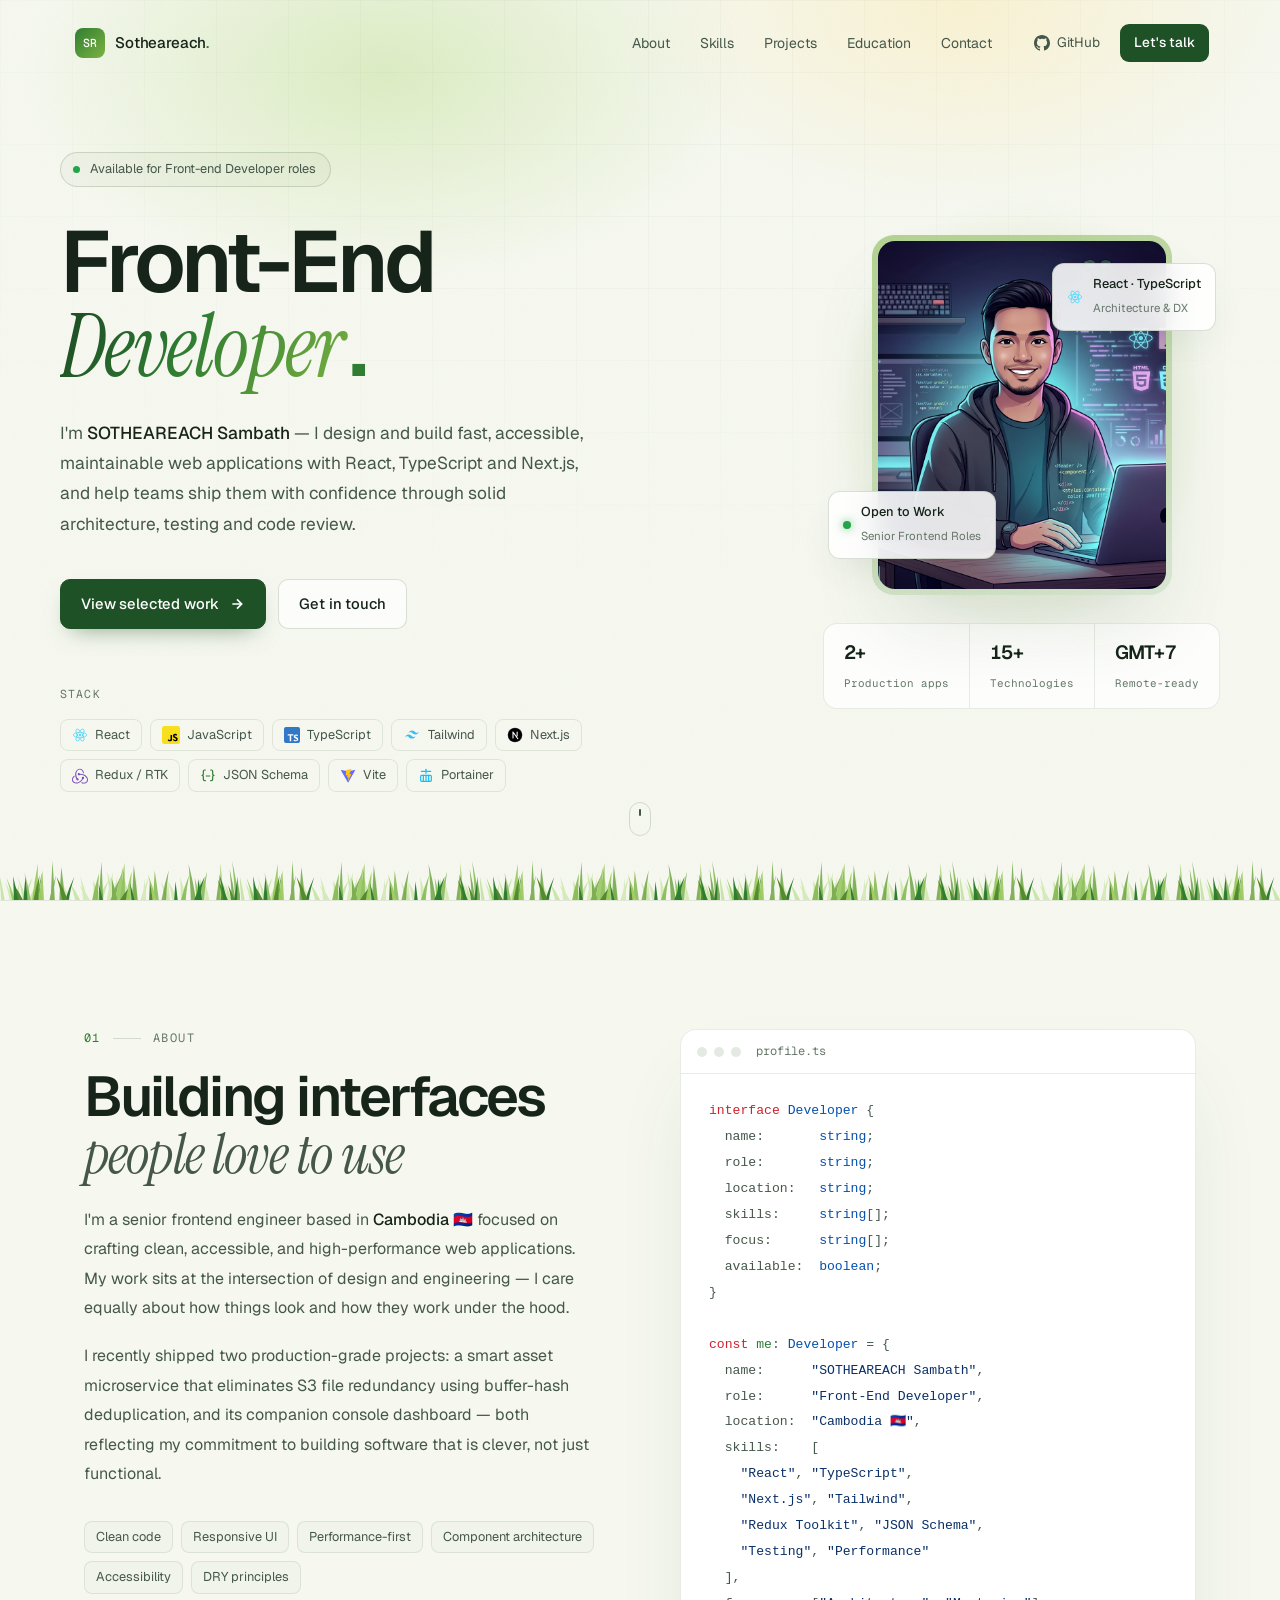
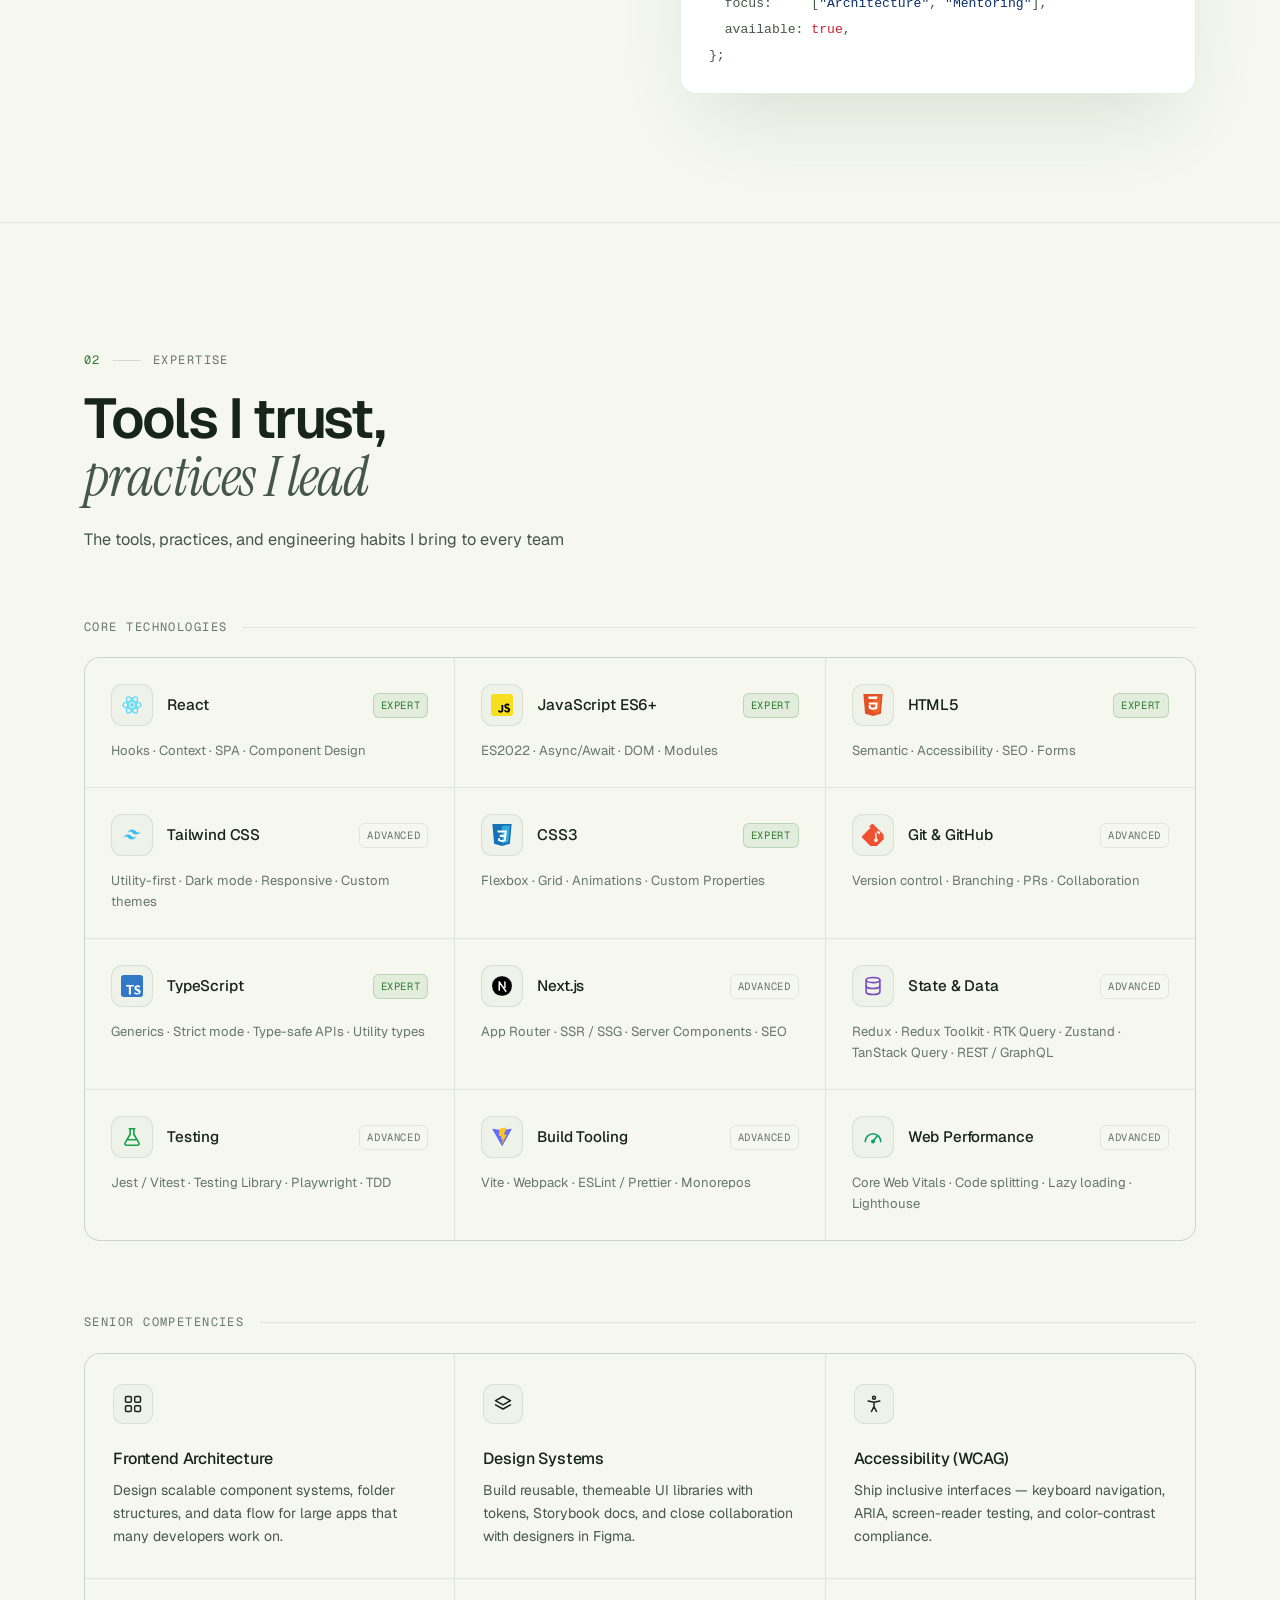
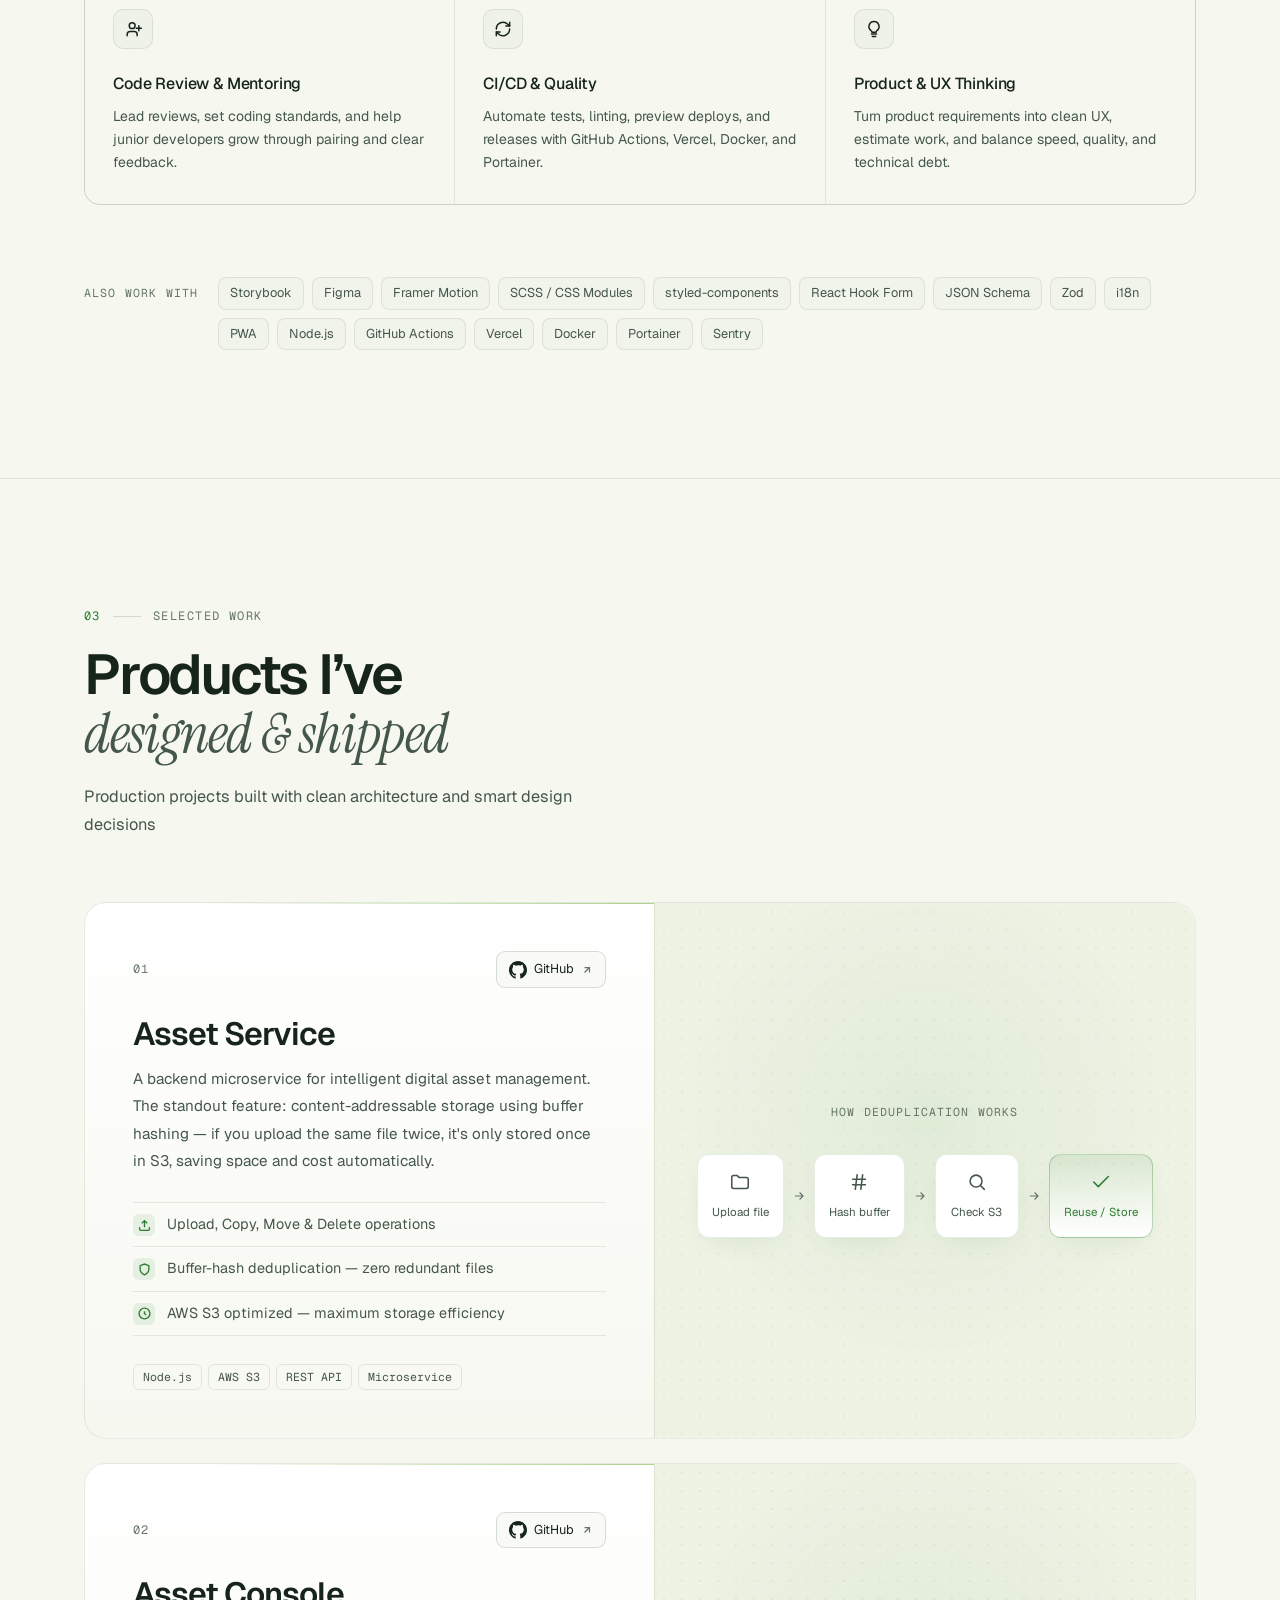
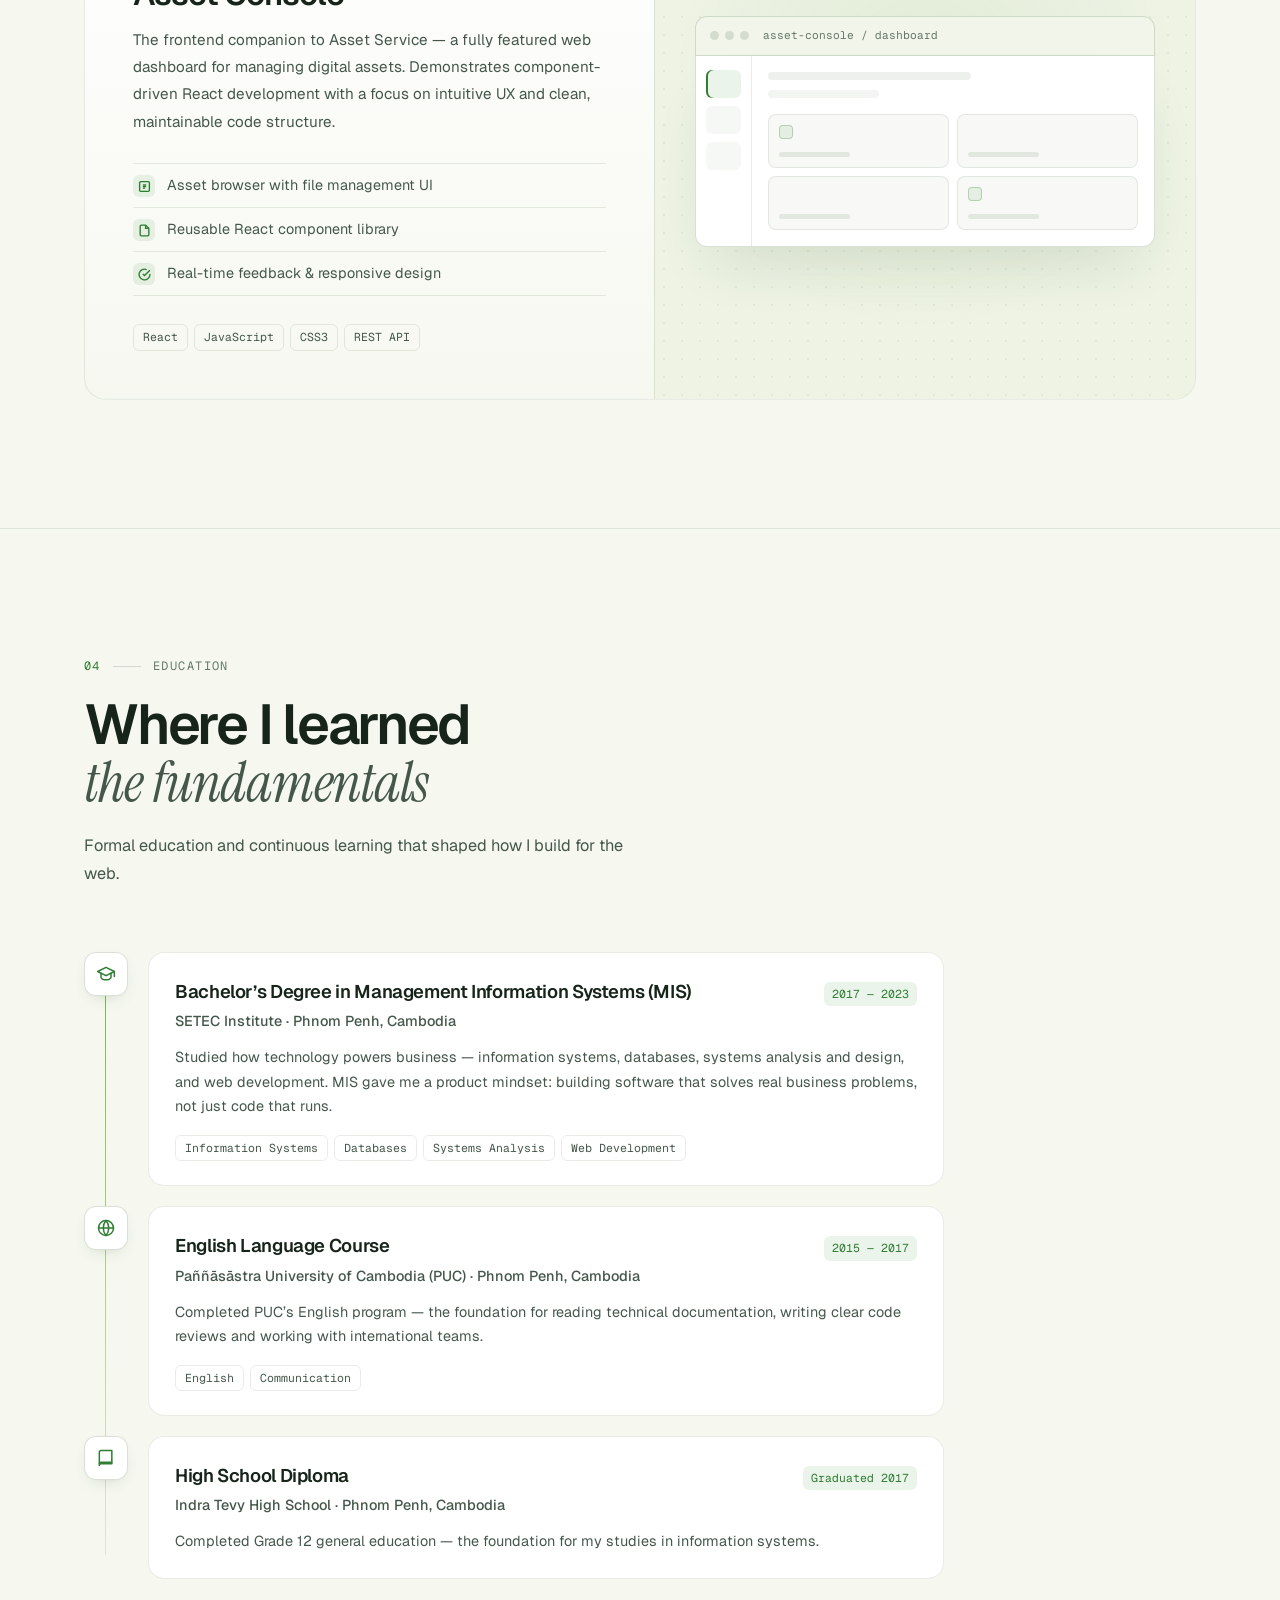
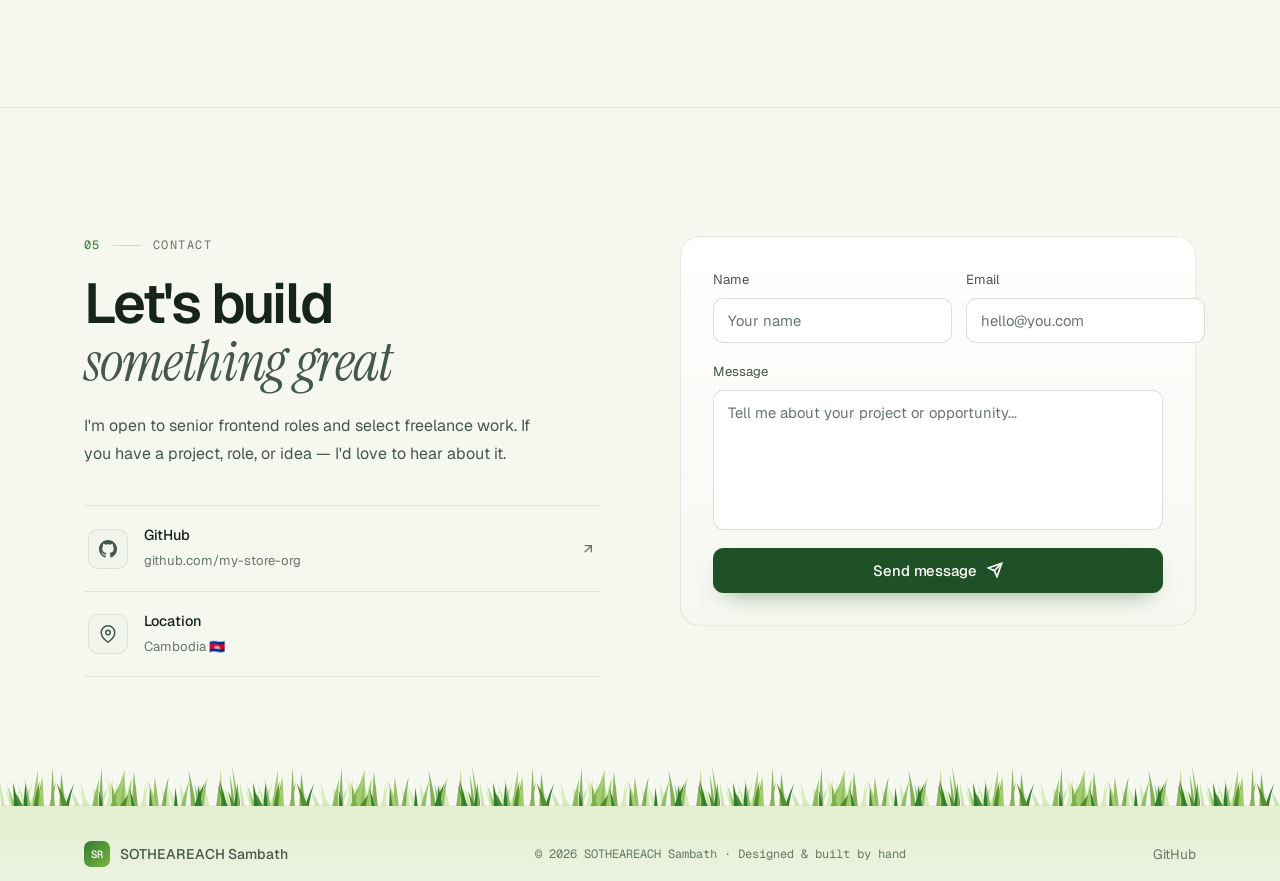
==== commit 68c05ae5: "updated" ====
--- a/index.html
+++ b/index.html
@@ -36,6 +36,7 @@
         <li role="none"><a href="#about"    class="nav-item" id="ni-about"    role="menuitem">About</a></li>
         <li role="none"><a href="#skills"   class="nav-item" id="ni-skills"   role="menuitem">Skills</a></li>
         <li role="none"><a href="#projects" class="nav-item" id="ni-projects" role="menuitem">Projects</a></li>
+        <li role="none"><a href="#education" class="nav-item" id="ni-education" role="menuitem">Education</a></li>
         <li role="none"><a href="#contact"  class="nav-item" id="ni-contact"  role="menuitem">Contact</a></li>
       </ul>
 
@@ -117,6 +118,10 @@
             <div class="stack-pill" title="Vite">
               <svg viewBox="0 0 24 24" width="16" height="16"><path d="M22.5 3.6L12.6 21.4a.6.6 0 01-1 0L1.5 3.6a.5.5 0 01.6-.7l9.9 1.8h.2l9.7-1.8a.5.5 0 01.6.7z" fill="#646CFF"/><path d="M16.7 1.6L9.4 3a.3.3 0 00-.2.3l-.5 7.6a.3.3 0 00.3.3l2-.5a.3.3 0 01.4.4l-.6 2.9a.3.3 0 00.4.3l1.2-.4a.3.3 0 01.4.4l-1 4.5c0 .3.4.4.5.2l.1-.2 4.6-9.3a.3.3 0 00-.3-.4l-2.1.4a.3.3 0 01-.4-.4L17 2a.3.3 0 00-.3-.4z" fill="#FFC517"/></svg>
               <span>Vite</span>
+            </div>
+            <div class="stack-pill" title="Portainer — container deployment">
+              <svg viewBox="0 0 24 24" width="16" height="16" fill="none" stroke="#13BEF9" stroke-width="1.8" stroke-linecap="round" stroke-linejoin="round"><path d="M12 2v6"/><path d="M5 5h14"/><rect x="4" y="11" width="16" height="9" rx="1.5"/><path d="M8 11v9M12 11v9M16 11v9"/></svg>
+              <span>Portainer</span>
             </div>
           </div>
         </div>
@@ -457,7 +462,7 @@
         <div class="comp-card reveal" style="--i:4">
           <div class="comp-icon"><svg viewBox="0 0 24 24" width="22" height="22" fill="none" stroke="currentColor" stroke-width="1.8" stroke-linecap="round" stroke-linejoin="round"><path d="M4 12a8 8 0 0113.7-5.7L20 8.5"/><path d="M20 4v4.5h-4.5"/><path d="M20 12a8 8 0 01-13.7 5.7L4 15.5"/><path d="M4 20v-4.5h4.5"/></svg></div>
           <h3 class="comp-title">CI/CD &amp; Quality</h3>
-          <p class="comp-desc">Automate tests, linting, preview deploys, and releases with GitHub Actions, Vercel, and Docker.</p>
+          <p class="comp-desc">Automate tests, linting, preview deploys, and releases with GitHub Actions, Vercel, Docker, and Portainer.</p>
         </div>
 
         <div class="comp-card reveal" style="--i:5">
@@ -474,7 +479,7 @@
           <span class="chip">Storybook</span><span class="chip">Figma</span><span class="chip">Framer Motion</span>
           <span class="chip">SCSS / CSS Modules</span><span class="chip">styled-components</span><span class="chip">React Hook Form</span>
           <span class="chip">JSON Schema</span><span class="chip">Zod</span><span class="chip">i18n</span><span class="chip">PWA</span><span class="chip">Node.js</span>
-          <span class="chip">GitHub Actions</span><span class="chip">Vercel</span><span class="chip">Docker</span><span class="chip">Sentry</span>
+          <span class="chip">GitHub Actions</span><span class="chip">Vercel</span><span class="chip">Docker</span><span class="chip">Portainer</span><span class="chip">Sentry</span>
         </div>
       </div>
     </div>
@@ -638,13 +643,66 @@
     </div>
   </section>
 
+  <!-- ════════════════════════ EDUCATION ════════════════════════ -->
+  <section id="education" class="section education-section">
+    <div class="container">
+      <div class="section-eyebrow reveal"><span class="eb-num">04</span>Education</div>
+      <h2 class="section-title reveal">Where I learned<br/><em>the fundamentals</em></h2>
+      <p class="section-sub reveal">Formal education and continuous learning that shaped how I build for the web.</p>
+
+      <div class="edu-grid edu-single">
+        <ol class="edu-timeline">
+          <li class="edu-item reveal" style="--i:0">
+            <div class="edu-icon"><svg width="20" height="20" viewBox="0 0 24 24" fill="none" stroke="currentColor" stroke-width="1.8" stroke-linecap="round" stroke-linejoin="round"><path d="M2 9l10-5 10 5-10 5-10-5z"/><path d="M6 11v5c0 1.5 2.7 3 6 3s6-1.5 6-3v-5"/><path d="M22 9v6"/></svg></div>
+            <div class="edu-body">
+              <div class="edu-head">
+                <h3 class="edu-degree">Bachelor&rsquo;s Degree in Management Information Systems (MIS)</h3>
+                <span class="edu-date">2017 — 2023</span>
+              </div>
+              <p class="edu-school">SETEC Institute · Phnom Penh, Cambodia</p>
+              <p class="edu-desc">Studied how technology powers business — information systems, databases, systems analysis and design, and web development. MIS gave me a product mindset: building software that solves real business problems, not just code that runs.</p>
+              <div class="edu-tags">
+                <span class="pt">Information Systems</span><span class="pt">Databases</span><span class="pt">Systems Analysis</span><span class="pt">Web Development</span>
+              </div>
+            </div>
+          </li>
+          <li class="edu-item reveal" style="--i:1">
+            <div class="edu-icon"><svg width="20" height="20" viewBox="0 0 24 24" fill="none" stroke="currentColor" stroke-width="1.8" stroke-linecap="round" stroke-linejoin="round"><circle cx="12" cy="12" r="9"/><path d="M3 12h18"/><path d="M12 3a14 14 0 010 18a14 14 0 010-18z"/></svg></div>
+            <div class="edu-body">
+              <div class="edu-head">
+                <h3 class="edu-degree">English Language Course</h3>
+                <span class="edu-date">2015 — 2017</span>
+              </div>
+              <p class="edu-school">Paññāsāstra University of Cambodia (PUC) · Phnom Penh, Cambodia</p>
+              <p class="edu-desc">Completed PUC&rsquo;s English program — the foundation for reading technical documentation, writing clear code reviews and working with international teams.</p>
+              <div class="edu-tags">
+                <span class="pt">English</span><span class="pt">Communication</span>
+              </div>
+            </div>
+          </li>
+          <li class="edu-item reveal" style="--i:2">
+            <div class="edu-icon"><svg width="20" height="20" viewBox="0 0 24 24" fill="none" stroke="currentColor" stroke-width="1.8" stroke-linecap="round" stroke-linejoin="round"><path d="M4 5a2 2 0 012-2h13v16H6a2 2 0 00-2 2V5z"/><path d="M4 19a2 2 0 012-2h13"/></svg></div>
+            <div class="edu-body">
+              <div class="edu-head">
+                <h3 class="edu-degree">High School Diploma</h3>
+                <span class="edu-date">Graduated 2017</span>
+              </div>
+              <p class="edu-school">Indra Tevy High School · Phnom Penh, Cambodia</p>
+              <p class="edu-desc">Completed Grade 12 general education — the foundation for my studies in information systems.</p>
+            </div>
+          </li>
+        </ol>
+      </div>
+    </div>
+  </section>
+
   <!-- ════════════════════════ CONTACT ════════════════════════ -->
   <section id="contact" class="section contact-section">
     <div class="container">
       <div class="contact-wrap">
 
         <div class="contact-left">
-          <div class="section-eyebrow reveal"><span class="eb-num">04</span>Contact</div>
+          <div class="section-eyebrow reveal"><span class="eb-num">05</span>Contact</div>
           <h2 class="section-title reveal">Let's build<br/><em>something great</em></h2>
           <p class="contact-sub reveal">I'm open to senior frontend roles and select freelance work. If you have a project, role, or idea — I'd love to hear about it.</p>
 
--- a/style.css
+++ b/style.css
@@ -572,6 +572,69 @@
 }
 .mock-file::after { content: ''; position: absolute; left: 10px; bottom: 10px; width: 40%; height: 5px; border-radius: 3px; background: rgba(36,72,28,0.1); }
 .mf-img::before { content: ''; position: absolute; top: 10px; left: 10px; width: 14px; height: 14px; border-radius: 4px; background: var(--accent-dim); border: 1px solid rgba(63,143,58,0.3); }
+
+/* ════════════════════════════════════════
+   EDUCATION
+   ════════════════════════════════════════ */
+.education-section { padding: 128px 0; }
+.edu-grid { display: grid; grid-template-columns: minmax(0,1.6fr) minmax(0,1fr); gap: 32px; align-items: start; }
+
+.edu-timeline { list-style: none; position: relative; display: flex; flex-direction: column; gap: 20px; }
+.edu-timeline::before {
+  content: ''; position: absolute; left: 21px; top: 24px; bottom: 24px; width: 1px;
+  background: linear-gradient(180deg, var(--accent-2), var(--border));
+}
+.edu-item { display: flex; gap: 20px; position: relative; }
+.edu-icon {
+  width: 44px; height: 44px; border-radius: 12px; flex-shrink: 0; position: relative; z-index: 1;
+  display: flex; align-items: center; justify-content: center;
+  background: var(--panel); border: 1px solid var(--border2); color: var(--accent);
+  box-shadow: 0 6px 16px -8px rgba(36,72,28,0.25);
+}
+.edu-icon.sm { width: 36px; height: 36px; border-radius: 10px; }
+.edu-icon.sm svg { width: 18px; height: 18px; }
+.edu-body {
+  flex: 1; min-width: 0;
+  background: var(--panel); border: 1px solid var(--border);
+  border-radius: var(--radius); padding: 24px 26px;
+  transition: border-color var(--fast), box-shadow var(--med) var(--ease);
+}
+.edu-item:hover .edu-body { border-color: var(--border2); box-shadow: 0 20px 40px -24px rgba(36,72,28,0.25); }
+.edu-head { display: flex; justify-content: space-between; align-items: baseline; gap: 12px; flex-wrap: wrap; margin-bottom: 4px; }
+.edu-degree { font-size: 1.15rem; font-weight: 600; letter-spacing: -0.02em; color: var(--fg); }
+.edu-date {
+  font-family: var(--mono); font-size: 0.72rem; color: var(--accent);
+  padding: 3px 8px; border-radius: 6px; background: var(--accent-dim); white-space: nowrap;
+}
+.edu-school { font-size: 0.9rem; color: var(--fg-sub); font-weight: 500; margin-bottom: 12px; }
+.edu-desc { font-size: 0.9rem; color: var(--fg-sub); line-height: 1.7; }
+.edu-tags { display: flex; flex-wrap: wrap; gap: 6px; margin-top: 16px; }
+
+.edu-certs {
+  background: linear-gradient(180deg, var(--panel), var(--panel2));
+  border: 1px solid var(--border); border-radius: var(--radius);
+  padding: 26px; position: sticky; top: 110px;
+}
+.edu-certs-head { display: flex; align-items: center; gap: 12px; margin-bottom: 18px; }
+.edu-certs-head h3 { font-size: 1rem; font-weight: 600; letter-spacing: -0.01em; }
+.cert-list { list-style: none; }
+.cert-list li { padding: 14px 0; border-top: 1px solid var(--border); display: flex; flex-direction: column; gap: 2px; }
+.cert-list strong { font-size: 0.9rem; font-weight: 500; color: var(--fg); }
+.cert-list span { font-family: var(--mono); font-size: 0.72rem; color: var(--fg-muted); }
+
+.edu-single { grid-template-columns: minmax(0,1fr); max-width: 860px; }
+
+@media (max-width: 1024px) {
+  .edu-grid { grid-template-columns: minmax(0,1fr); }
+  .edu-certs { position: static; }
+}
+@media (max-width: 768px) {
+  .education-section { padding: 96px 0; }
+  .edu-item { gap: 14px; }
+  .edu-icon { width: 38px; height: 38px; }
+  .edu-timeline::before { left: 18px; }
+  .edu-body { padding: 20px; }
+}
 
 /* ════════════════════════════════════════
    CONTACT
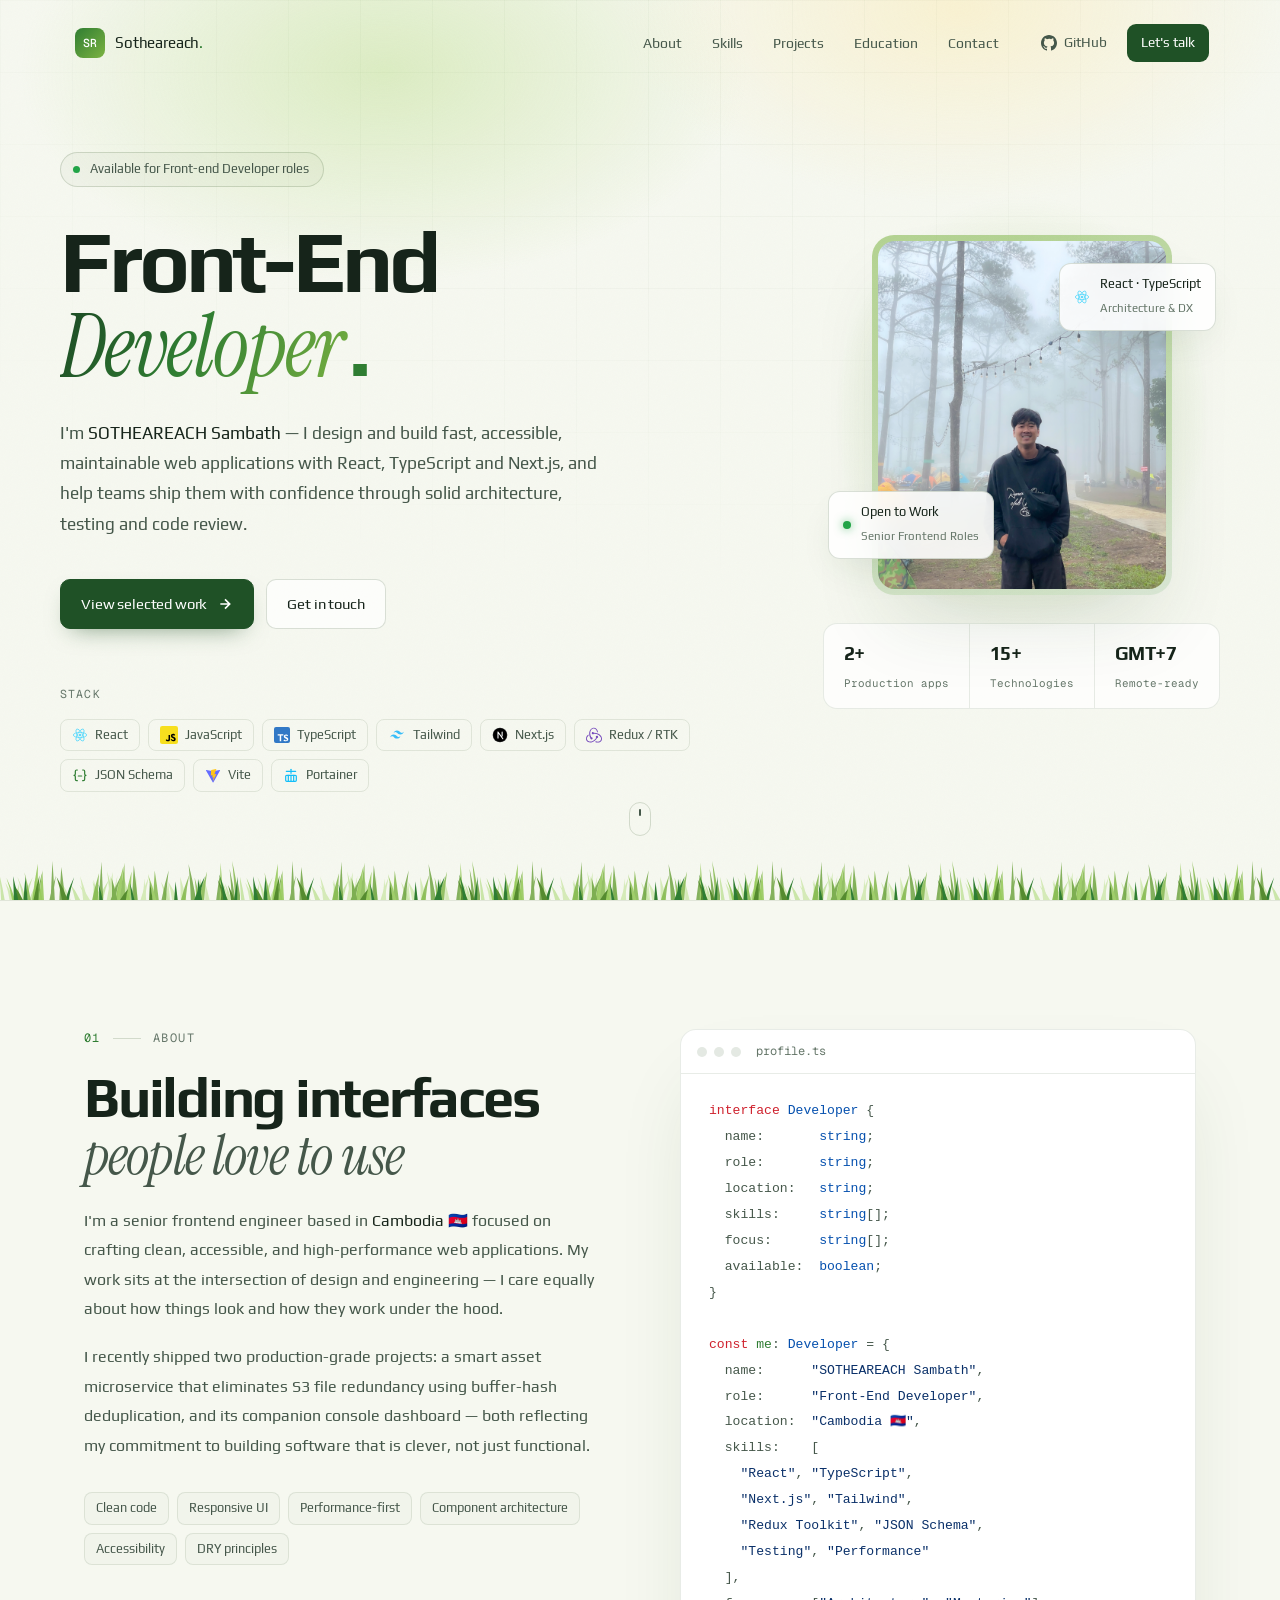
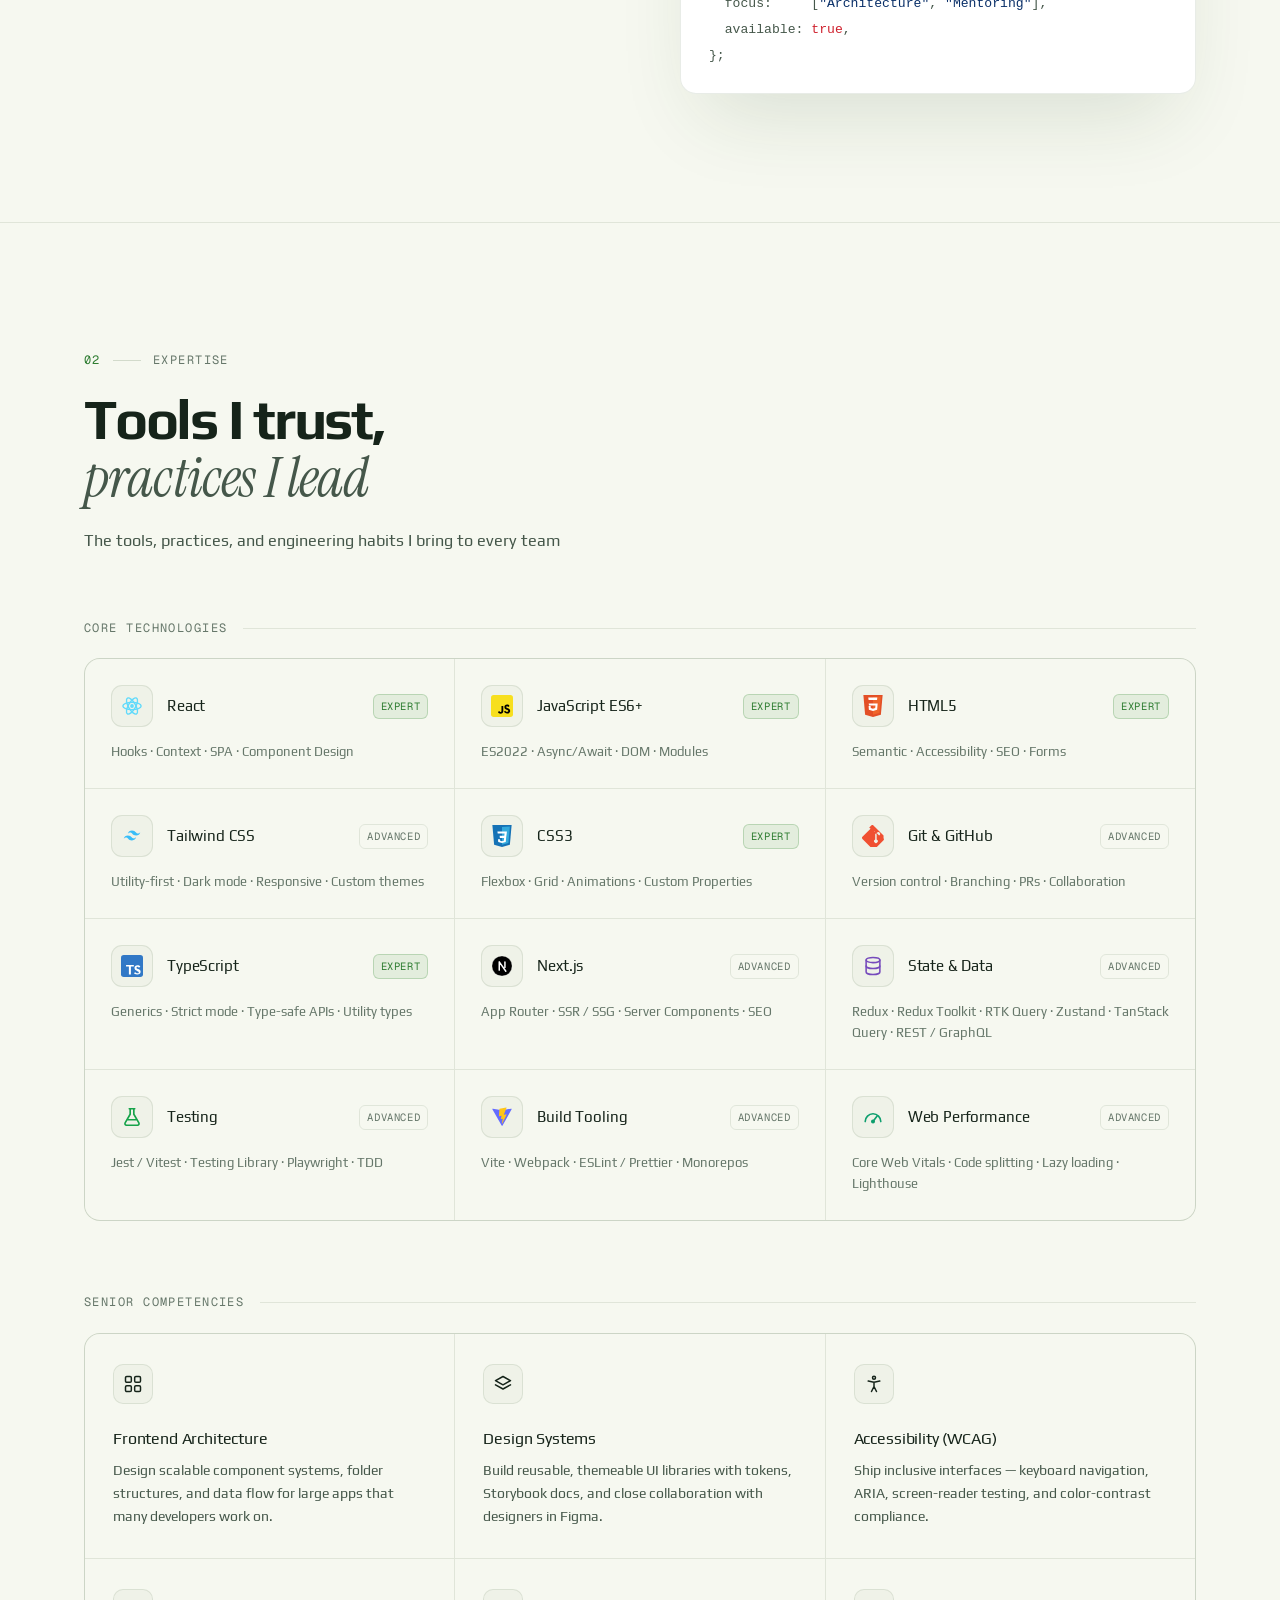
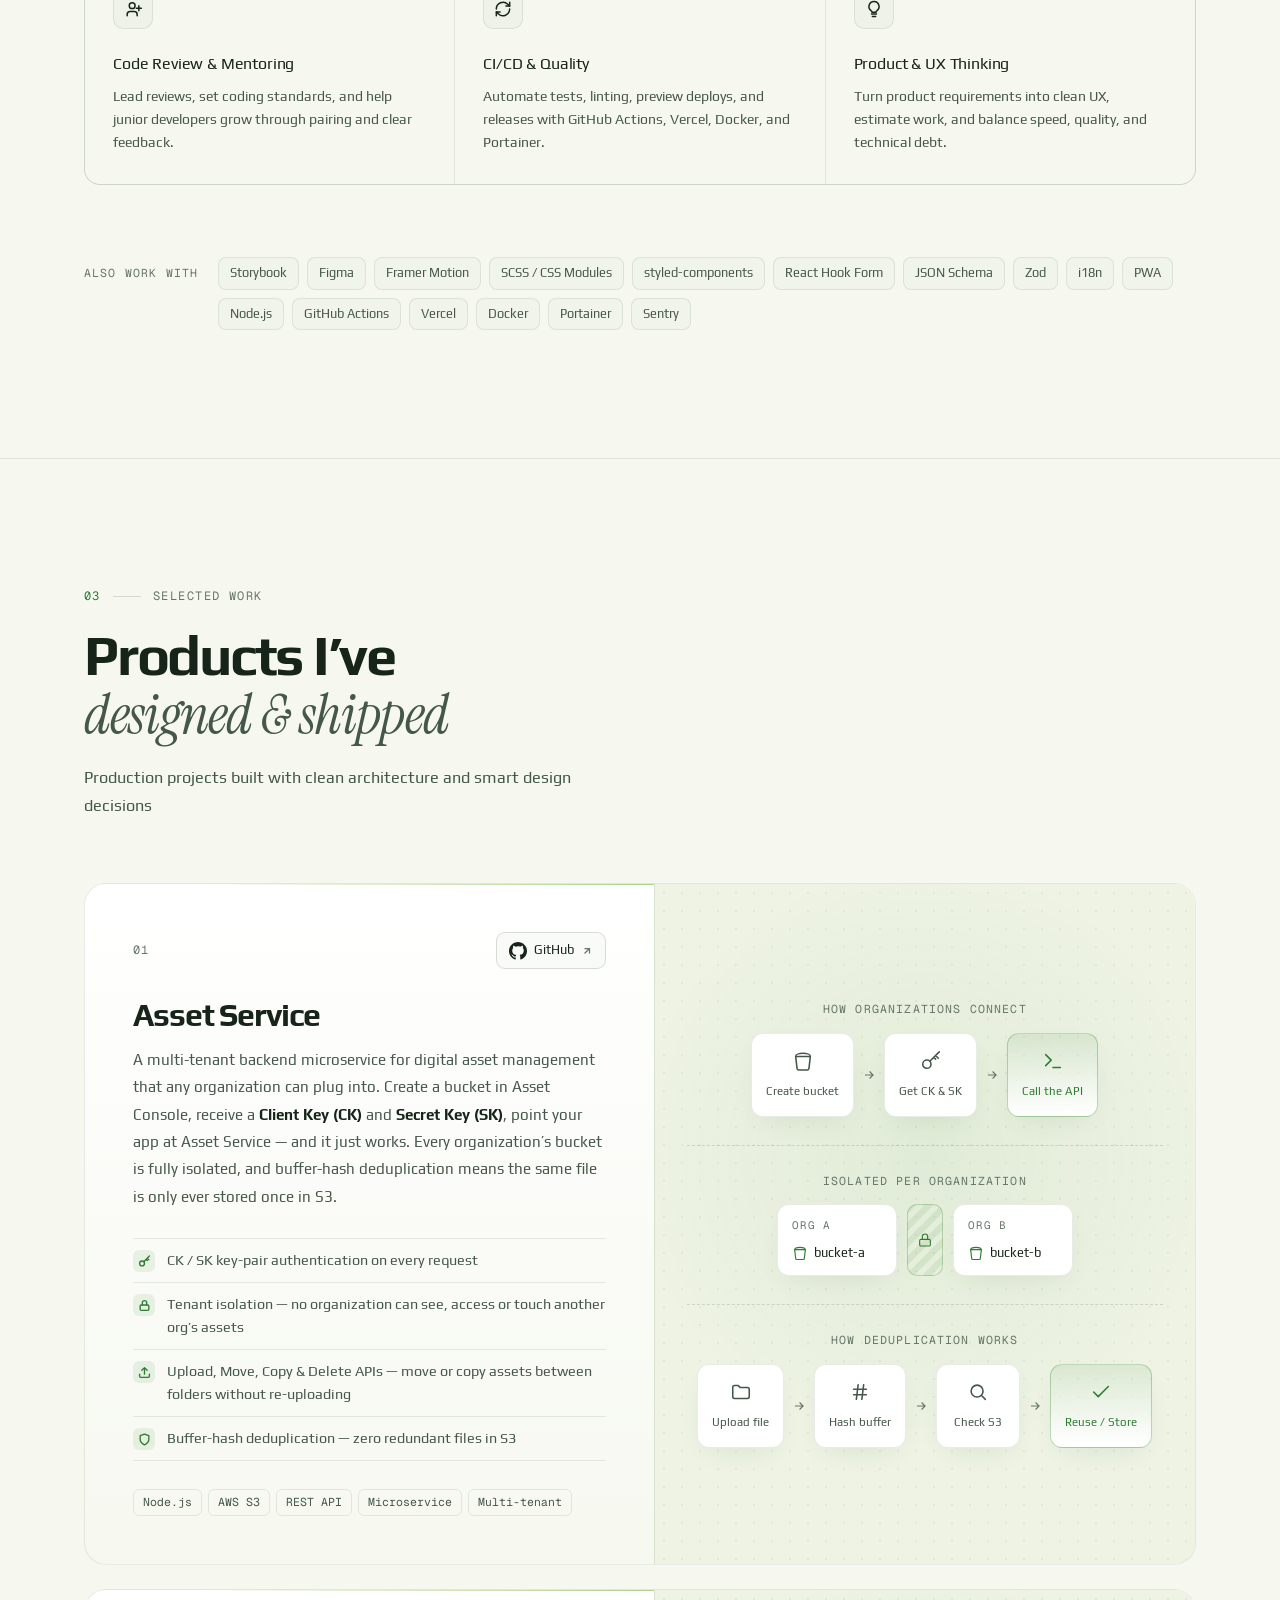
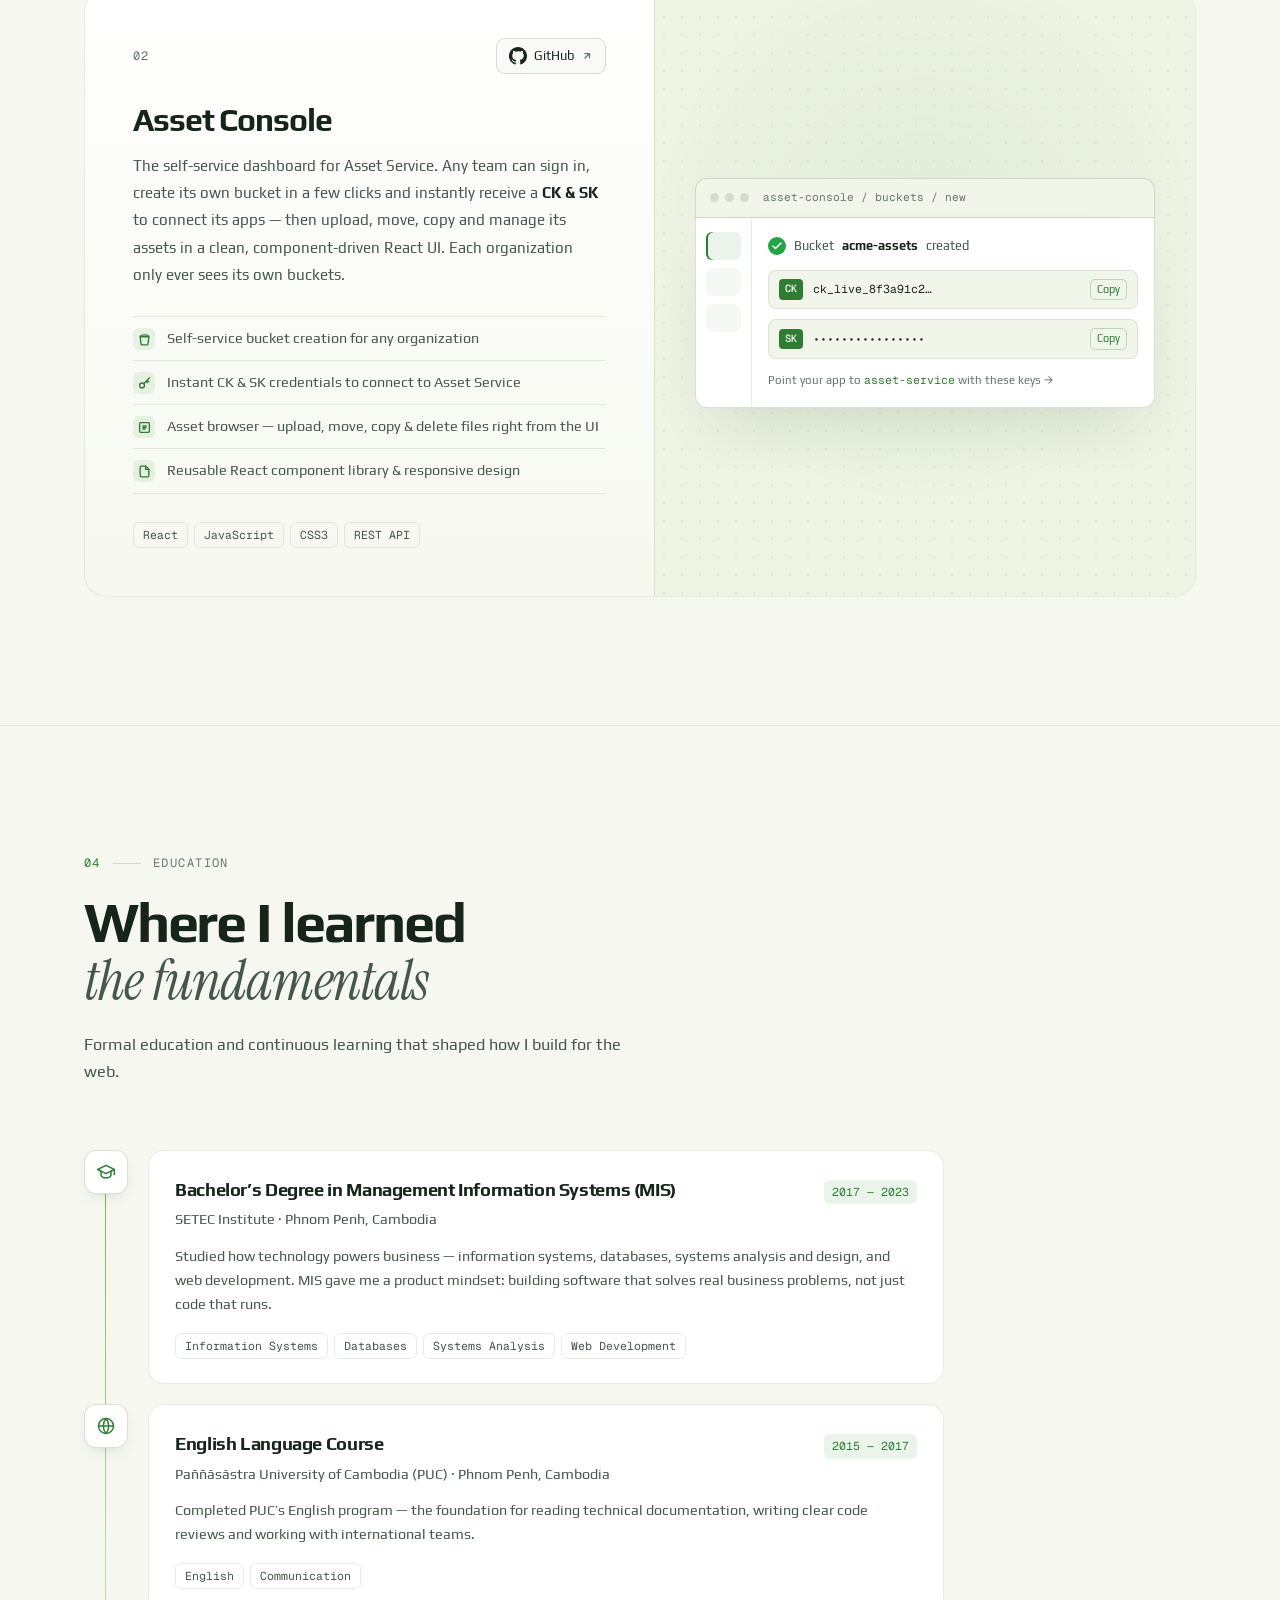
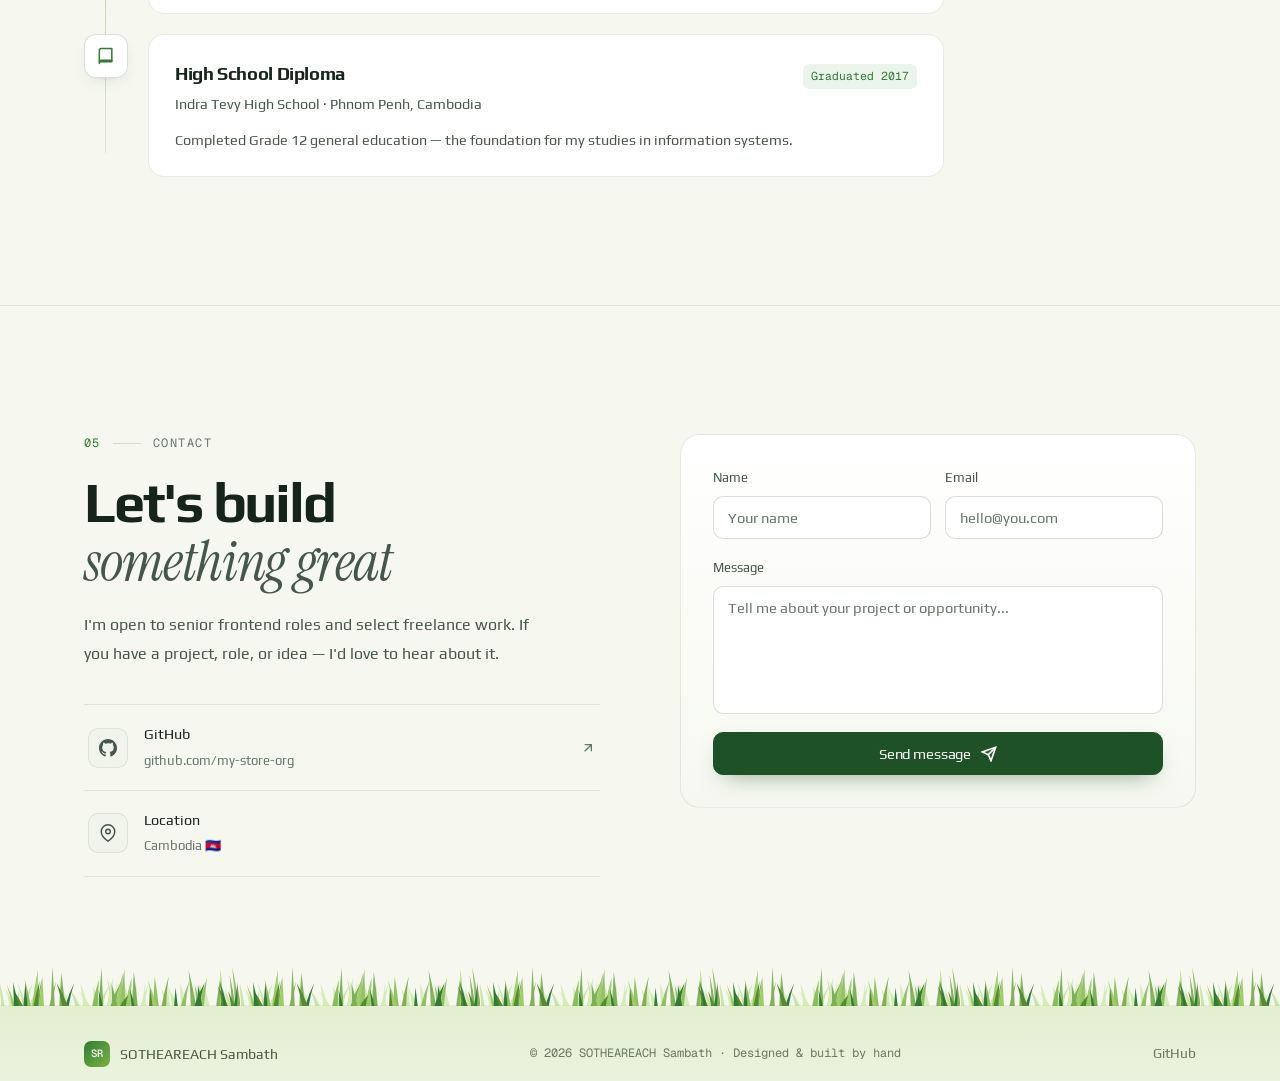
==== commit 3958783c: "updated" ====
--- a/index.html
+++ b/index.html
@@ -12,7 +12,7 @@
   <!-- Fonts -->
   <link rel="preconnect" href="https://fonts.googleapis.com" />
   <link rel="preconnect" href="https://fonts.gstatic.com" crossorigin />
-  <link href="https://fonts.googleapis.com/css2?family=Geist:wght@300..800&family=Geist+Mono:wght@400;500&family=Instrument+Serif:ital@0;1&display=swap" rel="stylesheet" />
+  <link href="https://fonts.googleapis.com/css2?family=Play:wght@400;700&family=Geist:wght@300..800&family=Geist+Mono:wght@400;500&family=Instrument+Serif:ital@0;1&display=swap" rel="stylesheet" />
   <link rel="stylesheet" href="style.css" />
 </head>
 <body>
@@ -509,26 +509,32 @@
             </header>
 
             <h3 class="proj-title">Asset Service</h3>
-            <p class="proj-desc">A backend microservice for intelligent digital asset management. The standout feature: content-addressable storage using buffer hashing — if you upload the same file twice, it's only stored once in S3, saving space and cost automatically.</p>
+            <p class="proj-desc">A multi-tenant backend microservice for digital asset management that any organization can plug into. Create a bucket in Asset Console, receive a <strong>Client Key (CK)</strong> and <strong>Secret Key (SK)</strong>, point your app at Asset Service — and it just works. Every organization&rsquo;s bucket is fully isolated, and buffer-hash deduplication means the same file is only ever stored once in S3.</p>
 
             <div class="proj-features">
               <div class="pf-row">
                 <div class="pf-icon pf-cyan">
-                  <svg width="13" height="13" viewBox="0 0 24 24" fill="none" stroke="currentColor" stroke-width="2.5"><path d="M21 15v4a2 2 0 01-2 2H5a2 2 0 01-2-2v-4M17 8l-5-5-5 5M12 3v12"/></svg>
+                  <svg width="13" height="13" viewBox="0 0 24 24" fill="none" stroke="currentColor" stroke-width="2.5" stroke-linecap="round" stroke-linejoin="round"><circle cx="7.5" cy="15.5" r="4.5"/><path d="M10.7 12.3L21 2M17 6l3 3M15 8l2 2"/></svg>
                 </div>
-                <span>Upload, Copy, Move & Delete operations</span>
+                <span>CK / SK key-pair authentication on every request</span>
               </div>
               <div class="pf-row">
                 <div class="pf-icon pf-cyan">
-                  <svg width="13" height="13" viewBox="0 0 24 24" fill="none" stroke="currentColor" stroke-width="2.5"><path d="M12 22s8-4 8-10V5l-8-3-8 3v7c0 6 8 10 8 10z"/></svg>
+                  <svg width="13" height="13" viewBox="0 0 24 24" fill="none" stroke="currentColor" stroke-width="2.5" stroke-linecap="round" stroke-linejoin="round"><rect x="4" y="11" width="16" height="10" rx="2"/><path d="M8 11V7a4 4 0 018 0v4"/></svg>
                 </div>
-                <span>Buffer-hash deduplication — zero redundant files</span>
+                <span>Tenant isolation — no organization can see, access or touch another org&rsquo;s assets</span>
               </div>
               <div class="pf-row">
                 <div class="pf-icon pf-cyan">
-                  <svg width="13" height="13" viewBox="0 0 24 24" fill="none" stroke="currentColor" stroke-width="2.5"><circle cx="12" cy="12" r="10"/><path d="M12 8v4l3 3"/></svg>
+                  <svg width="13" height="13" viewBox="0 0 24 24" fill="none" stroke="currentColor" stroke-width="2.5" stroke-linecap="round" stroke-linejoin="round"><path d="M21 15v4a2 2 0 01-2 2H5a2 2 0 01-2-2v-4M17 8l-5-5-5 5M12 3v12"/></svg>
                 </div>
-                <span>AWS S3 optimized — maximum storage efficiency</span>
+                <span>Upload, Move, Copy &amp; Delete APIs — move or copy assets between folders without re-uploading</span>
+              </div>
+              <div class="pf-row">
+                <div class="pf-icon pf-cyan">
+                  <svg width="13" height="13" viewBox="0 0 24 24" fill="none" stroke="currentColor" stroke-width="2.5" stroke-linecap="round" stroke-linejoin="round"><path d="M12 22s8-4 8-10V5l-8-3-8 3v7c0 6 8 10 8 10z"/></svg>
+                </div>
+                <span>Buffer-hash deduplication — zero redundant files in S3</span>
               </div>
             </div>
 
@@ -537,12 +543,34 @@
               <span class="pt">AWS S3</span>
               <span class="pt">REST API</span>
               <span class="pt">Microservice</span>
+              <span class="pt">Multi-tenant</span>
             </div>
           </div>
 
           <!-- Deduplication diagram -->
           <div class="proj-diagram">
-            <div class="diag-label">How deduplication works</div>
+            <div class="diag-block">
+              <div class="diag-label">How organizations connect</div>
+              <div class="diag-flow">
+                <div class="diag-step"><div class="ds-icon"><svg width="22" height="22" viewBox="0 0 24 24" fill="none" stroke="currentColor" stroke-width="1.7" stroke-linecap="round" stroke-linejoin="round"><path d="M4 7h16l-1.5 13a2 2 0 01-2 1.8h-9a2 2 0 01-2-1.8z"/><path d="M4 7c0-2 3.6-3.5 8-3.5S20 5 20 7"/></svg></div><span>Create bucket</span></div>
+                <div class="diag-arrow" aria-hidden="true"><svg width="14" height="14" viewBox="0 0 24 24" fill="none" stroke="currentColor" stroke-width="2"><path d="M5 12h14M13 6l6 6-6 6"/></svg></div>
+                <div class="diag-step"><div class="ds-icon"><svg width="22" height="22" viewBox="0 0 24 24" fill="none" stroke="currentColor" stroke-width="1.7" stroke-linecap="round" stroke-linejoin="round"><circle cx="7.5" cy="15.5" r="4.5"/><path d="M10.7 12.3L21 2M17 6l3 3M15 8l2 2"/></svg></div><span>Get CK &amp; SK</span></div>
+                <div class="diag-arrow" aria-hidden="true"><svg width="14" height="14" viewBox="0 0 24 24" fill="none" stroke="currentColor" stroke-width="2"><path d="M5 12h14M13 6l6 6-6 6"/></svg></div>
+                <div class="diag-step ds-reuse"><div class="ds-icon"><svg width="22" height="22" viewBox="0 0 24 24" fill="none" stroke="currentColor" stroke-width="1.7" stroke-linecap="round" stroke-linejoin="round"><path d="M4 17l6-6-6-6M12 19h8"/></svg></div><span>Call the API</span></div>
+              </div>
+            </div>
+
+            <div class="diag-block">
+              <div class="diag-label">Isolated per organization</div>
+              <div class="iso-row">
+                <div class="iso-org"><span class="iso-name">Org A</span><span class="iso-bucket"><svg width="22" height="22" viewBox="0 0 24 24" fill="none" stroke="currentColor" stroke-width="1.7" stroke-linecap="round" stroke-linejoin="round"><path d="M4 7h16l-1.5 13a2 2 0 01-2 1.8h-9a2 2 0 01-2-1.8z"/><path d="M4 7c0-2 3.6-3.5 8-3.5S20 5 20 7"/></svg> bucket-a</span></div>
+                <div class="iso-wall" aria-label="isolated"><svg width="22" height="22" viewBox="0 0 24 24" fill="none" stroke="currentColor" stroke-width="1.7" stroke-linecap="round" stroke-linejoin="round"><rect x="4" y="11" width="16" height="10" rx="2"/><path d="M8 11V7a4 4 0 018 0v4"/></svg></div>
+                <div class="iso-org"><span class="iso-name">Org B</span><span class="iso-bucket"><svg width="22" height="22" viewBox="0 0 24 24" fill="none" stroke="currentColor" stroke-width="1.7" stroke-linecap="round" stroke-linejoin="round"><path d="M4 7h16l-1.5 13a2 2 0 01-2 1.8h-9a2 2 0 01-2-1.8z"/><path d="M4 7c0-2 3.6-3.5 8-3.5S20 5 20 7"/></svg> bucket-b</span></div>
+              </div>
+            </div>
+
+            <div class="diag-block">
+              <div class="diag-label">How deduplication works</div>
             <div class="diag-flow">
               <div class="diag-step">
                 <div class="ds-icon"><svg width="22" height="22" viewBox="0 0 24 24" fill="none" stroke="currentColor" stroke-width="1.7" stroke-linecap="round" stroke-linejoin="round"><path d="M3 7a2 2 0 012-2h4l2 2h8a2 2 0 012 2v8a2 2 0 01-2 2H5a2 2 0 01-2-2z"/></svg></div>
@@ -563,6 +591,7 @@
                 <div class="ds-icon"><svg width="22" height="22" viewBox="0 0 24 24" fill="none" stroke="currentColor" stroke-width="1.7" stroke-linecap="round" stroke-linejoin="round"><path d="M20 6L9 17l-5-5"/></svg></div>
                 <span>Reuse / Store</span>
               </div>
+            </div>
             </div>
           </div>
         </article>
@@ -582,26 +611,32 @@
             </header>
 
             <h3 class="proj-title">Asset Console</h3>
-            <p class="proj-desc">The frontend companion to Asset Service — a fully featured web dashboard for managing digital assets. Demonstrates component-driven React development with a focus on intuitive UX and clean, maintainable code structure.</p>
+            <p class="proj-desc">The self-service dashboard for Asset Service. Any team can sign in, create its own bucket in a few clicks and instantly receive a <strong>CK &amp; SK</strong> to connect its apps — then upload, move, copy and manage its assets in a clean, component-driven React UI. Each organization only ever sees its own buckets.</p>
 
             <div class="proj-features">
               <div class="pf-row">
                 <div class="pf-icon pf-purple">
-                  <svg width="13" height="13" viewBox="0 0 24 24" fill="none" stroke="currentColor" stroke-width="2.5"><rect x="3" y="3" width="18" height="18" rx="2"/><path d="M9 9h6M9 12h6M9 15h4"/></svg>
+                  <svg width="13" height="13" viewBox="0 0 24 24" fill="none" stroke="currentColor" stroke-width="2.5" stroke-linecap="round" stroke-linejoin="round"><path d="M4 7h16l-1.5 13a2 2 0 01-2 1.8h-9a2 2 0 01-2-1.8z"/><path d="M4 7c0-2 3.6-3.5 8-3.5S20 5 20 7"/></svg>
                 </div>
-                <span>Asset browser with file management UI</span>
+                <span>Self-service bucket creation for any organization</span>
               </div>
               <div class="pf-row">
                 <div class="pf-icon pf-purple">
-                  <svg width="13" height="13" viewBox="0 0 24 24" fill="none" stroke="currentColor" stroke-width="2.5"><path d="M14 2H6a2 2 0 00-2 2v16a2 2 0 002 2h12a2 2 0 002-2V8z"/><polyline points="14 2 14 8 20 8"/></svg>
+                  <svg width="13" height="13" viewBox="0 0 24 24" fill="none" stroke="currentColor" stroke-width="2.5" stroke-linecap="round" stroke-linejoin="round"><circle cx="7.5" cy="15.5" r="4.5"/><path d="M10.7 12.3L21 2M17 6l3 3M15 8l2 2"/></svg>
                 </div>
-                <span>Reusable React component library</span>
+                <span>Instant CK &amp; SK credentials to connect to Asset Service</span>
               </div>
               <div class="pf-row">
                 <div class="pf-icon pf-purple">
-                  <svg width="13" height="13" viewBox="0 0 24 24" fill="none" stroke="currentColor" stroke-width="2.5"><path d="M22 11.08V12a10 10 0 11-5.93-9.14"/><polyline points="22 4 12 14.01 9 11.01"/></svg>
+                  <svg width="13" height="13" viewBox="0 0 24 24" fill="none" stroke="currentColor" stroke-width="2.5" stroke-linecap="round" stroke-linejoin="round"><rect x="3" y="3" width="18" height="18" rx="2"/><path d="M9 9h6M9 12h6M9 15h4"/></svg>
                 </div>
-                <span>Real-time feedback & responsive design</span>
+                <span>Asset browser — upload, move, copy &amp; delete files right from the UI</span>
+              </div>
+              <div class="pf-row">
+                <div class="pf-icon pf-purple">
+                  <svg width="13" height="13" viewBox="0 0 24 24" fill="none" stroke="currentColor" stroke-width="2.5" stroke-linecap="round" stroke-linejoin="round"><path d="M14 2H6a2 2 0 00-2 2v16a2 2 0 002 2h12a2 2 0 002-2V8z"/><polyline points="14 2 14 8 20 8"/></svg>
+                </div>
+                <span>Reusable React component library &amp; responsive design</span>
               </div>
             </div>
 
@@ -617,7 +652,7 @@
           <div class="proj-mockup">
             <div class="mock-bar">
               <div class="mock-dot md-r"></div><div class="mock-dot md-y"></div><div class="mock-dot md-g"></div>
-              <span class="mock-url">asset-console / dashboard</span>
+              <span class="mock-url">asset-console / buckets / new</span>
             </div>
             <div class="mock-body">
               <div class="mock-sidebar">
@@ -626,14 +661,13 @@
                 <div class="mock-si"></div>
               </div>
               <div class="mock-content">
-                <div class="mock-row mr-wide"></div>
-                <div class="mock-row mr-short"></div>
-                <div class="mock-files">
-                  <div class="mock-file mf-img"></div>
-                  <div class="mock-file mf-doc"></div>
-                  <div class="mock-file mf-vid"></div>
-                  <div class="mock-file mf-img"></div>
+                <div class="mk-title">
+                  <span class="mk-check"><svg width="12" height="12" viewBox="0 0 24 24" fill="none" stroke="currentColor" stroke-width="3" stroke-linecap="round" stroke-linejoin="round"><path d="M20 6L9 17l-5-5"/></svg></span>
+                  Bucket <b>acme-assets</b> created
                 </div>
+                <div class="mk-key"><span class="mk-lbl">CK</span><code>ck_live_8f3a91c2…</code><span class="mk-copy">Copy</span></div>
+                <div class="mk-key"><span class="mk-lbl">SK</span><code>••••••••••••••••</code><span class="mk-copy">Copy</span></div>
+                <div class="mk-hint">Point your app to <code>asset-service</code> with these keys →</div>
               </div>
             </div>
           </div>
--- a/style.css
+++ b/style.css
@@ -27,7 +27,7 @@
   --fg-muted: #66776a;
 
   /* Type */
-  --font:  'Geist', 'Inter', system-ui, -apple-system, sans-serif;
+  --font:  'Play', 'Geist', system-ui, -apple-system, sans-serif;
   --serif: 'Instrument Serif', Georgia, serif;
   --mono:  'Geist Mono', ui-monospace, 'SF Mono', monospace;
 
@@ -572,6 +572,45 @@
 }
 .mock-file::after { content: ''; position: absolute; left: 10px; bottom: 10px; width: 40%; height: 5px; border-radius: 3px; background: rgba(36,72,28,0.1); }
 .mf-img::before { content: ''; position: absolute; top: 10px; left: 10px; width: 14px; height: 14px; border-radius: 4px; background: var(--accent-dim); border: 1px solid rgba(63,143,58,0.3); }
+
+/* Multi-block diagram (connect · isolation · dedup) */
+.proj-diagram { gap: 28px; justify-content: center; }
+.diag-block { display: flex; flex-direction: column; align-items: center; gap: 14px; width: 100%; }
+.diag-block + .diag-block { padding-top: 26px; border-top: 1px dashed var(--border2); }
+.iso-row { display: flex; align-items: stretch; gap: 10px; }
+.iso-org {
+  display: flex; flex-direction: column; gap: 8px; align-items: flex-start;
+  background: var(--panel); border: 1px solid var(--border);
+  border-radius: 12px; padding: 12px 14px; min-width: 120px;
+  box-shadow: 0 10px 30px -12px rgba(36,72,28,0.12);
+}
+.iso-name { font-family: var(--mono); font-size: 0.68rem; letter-spacing: 0.08em; text-transform: uppercase; color: var(--fg-muted); }
+.iso-bucket { display: flex; align-items: center; gap: 6px; font-size: 0.8rem; color: var(--fg); }
+.iso-bucket svg { width: 16px; height: 16px; color: var(--accent); }
+.iso-wall {
+  display: flex; align-items: center; justify-content: center; width: 36px;
+  border-radius: 10px; color: var(--accent);
+  background: repeating-linear-gradient(135deg, var(--accent-dim) 0 6px, transparent 6px 12px);
+  border: 1px solid rgba(63,143,58,0.3);
+}
+.iso-wall svg { width: 16px; height: 16px; }
+
+/* Console mockup — credentials panel */
+.mock-content { gap: 10px; justify-content: center; }
+.mk-title { display: flex; align-items: center; gap: 8px; font-size: 0.8rem; color: var(--fg-sub); margin-bottom: 4px; }
+.mk-title b { color: var(--fg); font-weight: 700; }
+.mk-check { width: 18px; height: 18px; border-radius: 50%; display: flex; align-items: center; justify-content: center; background: var(--green); color: #fff; flex-shrink: 0; }
+.mk-key {
+  display: flex; align-items: center; gap: 10px;
+  background: var(--panel2); border: 1px solid var(--border);
+  border-radius: 8px; padding: 8px 10px;
+}
+.mk-lbl { font-family: var(--mono); font-size: 0.65rem; font-weight: 500; color: #fff; background: var(--accent); border-radius: 4px; padding: 2px 6px; }
+.mk-key code { flex: 1; min-width: 0; font-family: var(--mono); font-size: 0.72rem; color: var(--fg); overflow: hidden; text-overflow: ellipsis; white-space: nowrap; }
+.mk-copy { font-size: 0.68rem; color: var(--accent); border: 1px solid rgba(63,143,58,0.3); border-radius: 5px; padding: 1px 6px; }
+.mk-hint { font-size: 0.72rem; color: var(--fg-muted); margin-top: 2px; }
+.mk-hint code { font-family: var(--mono); color: var(--accent); }
+.proj-desc strong { color: var(--fg); font-weight: 700; }
 
 /* ════════════════════════════════════════
    EDUCATION
